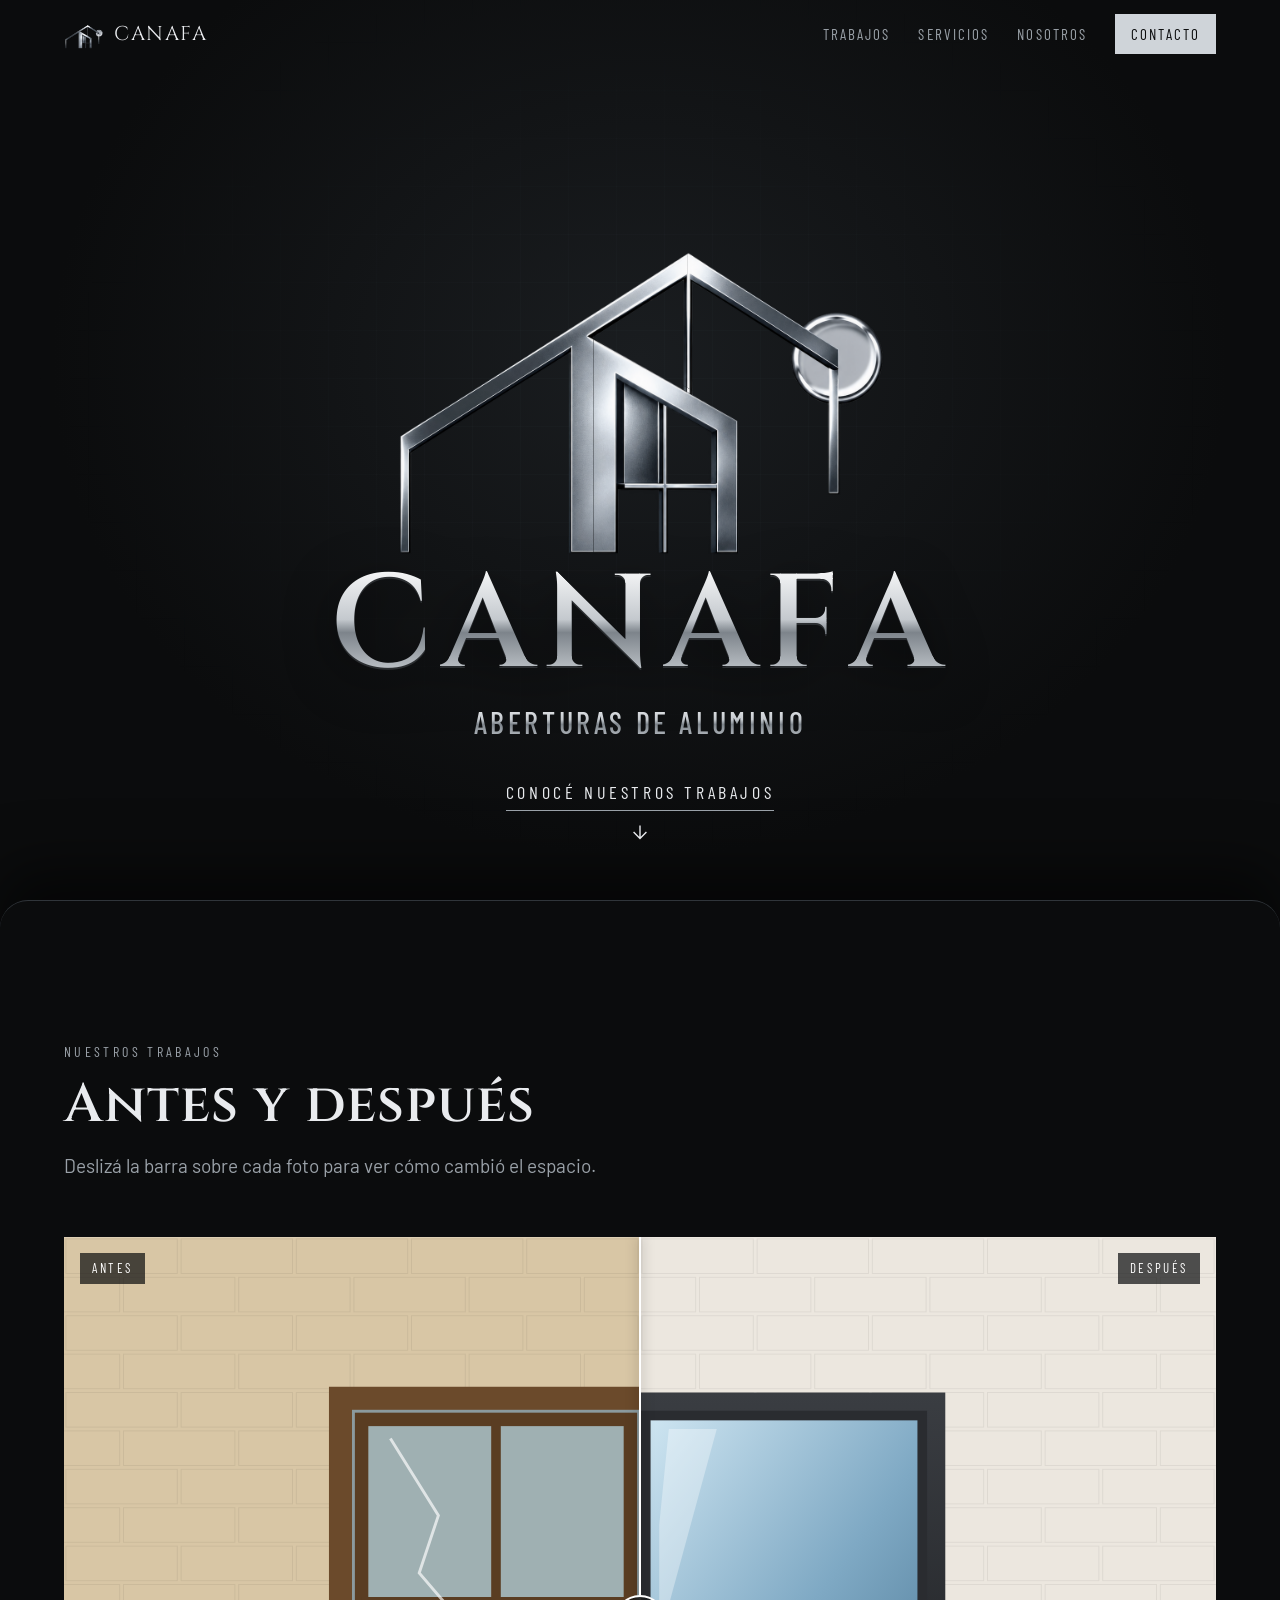
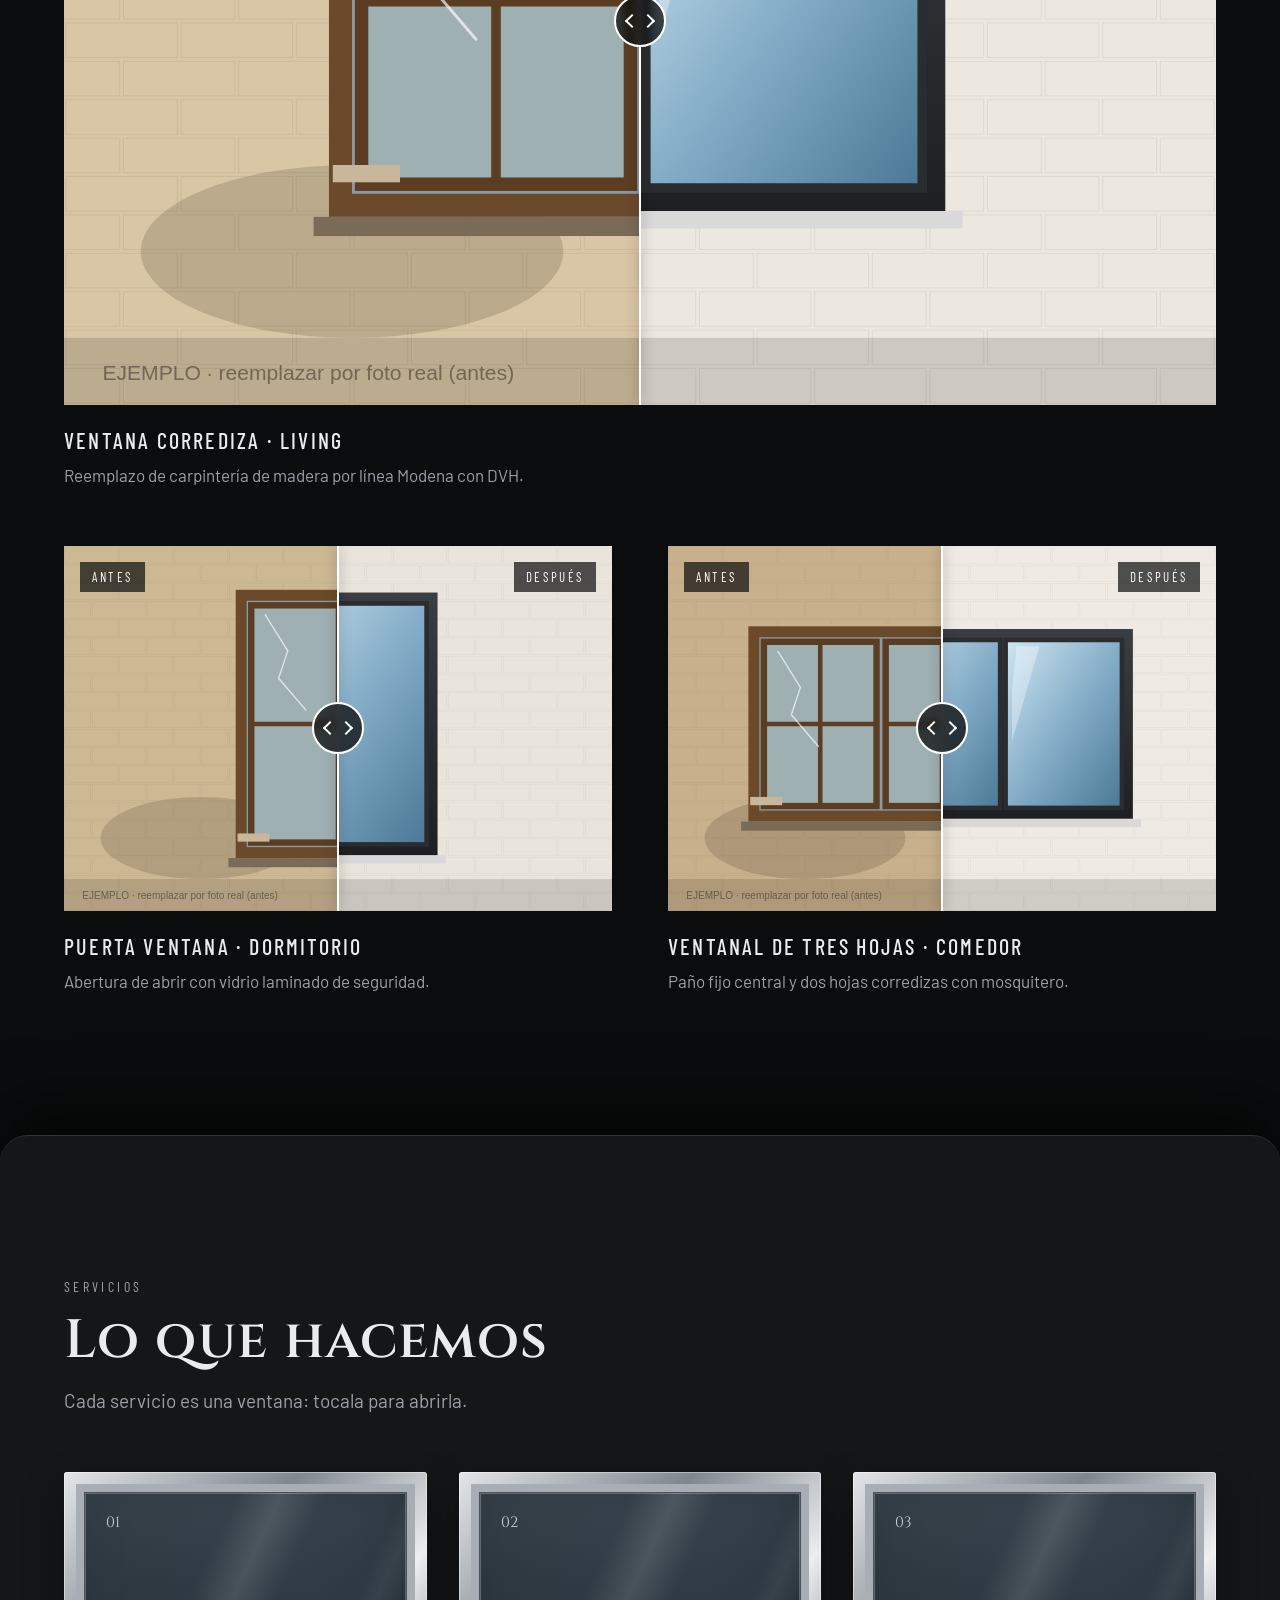
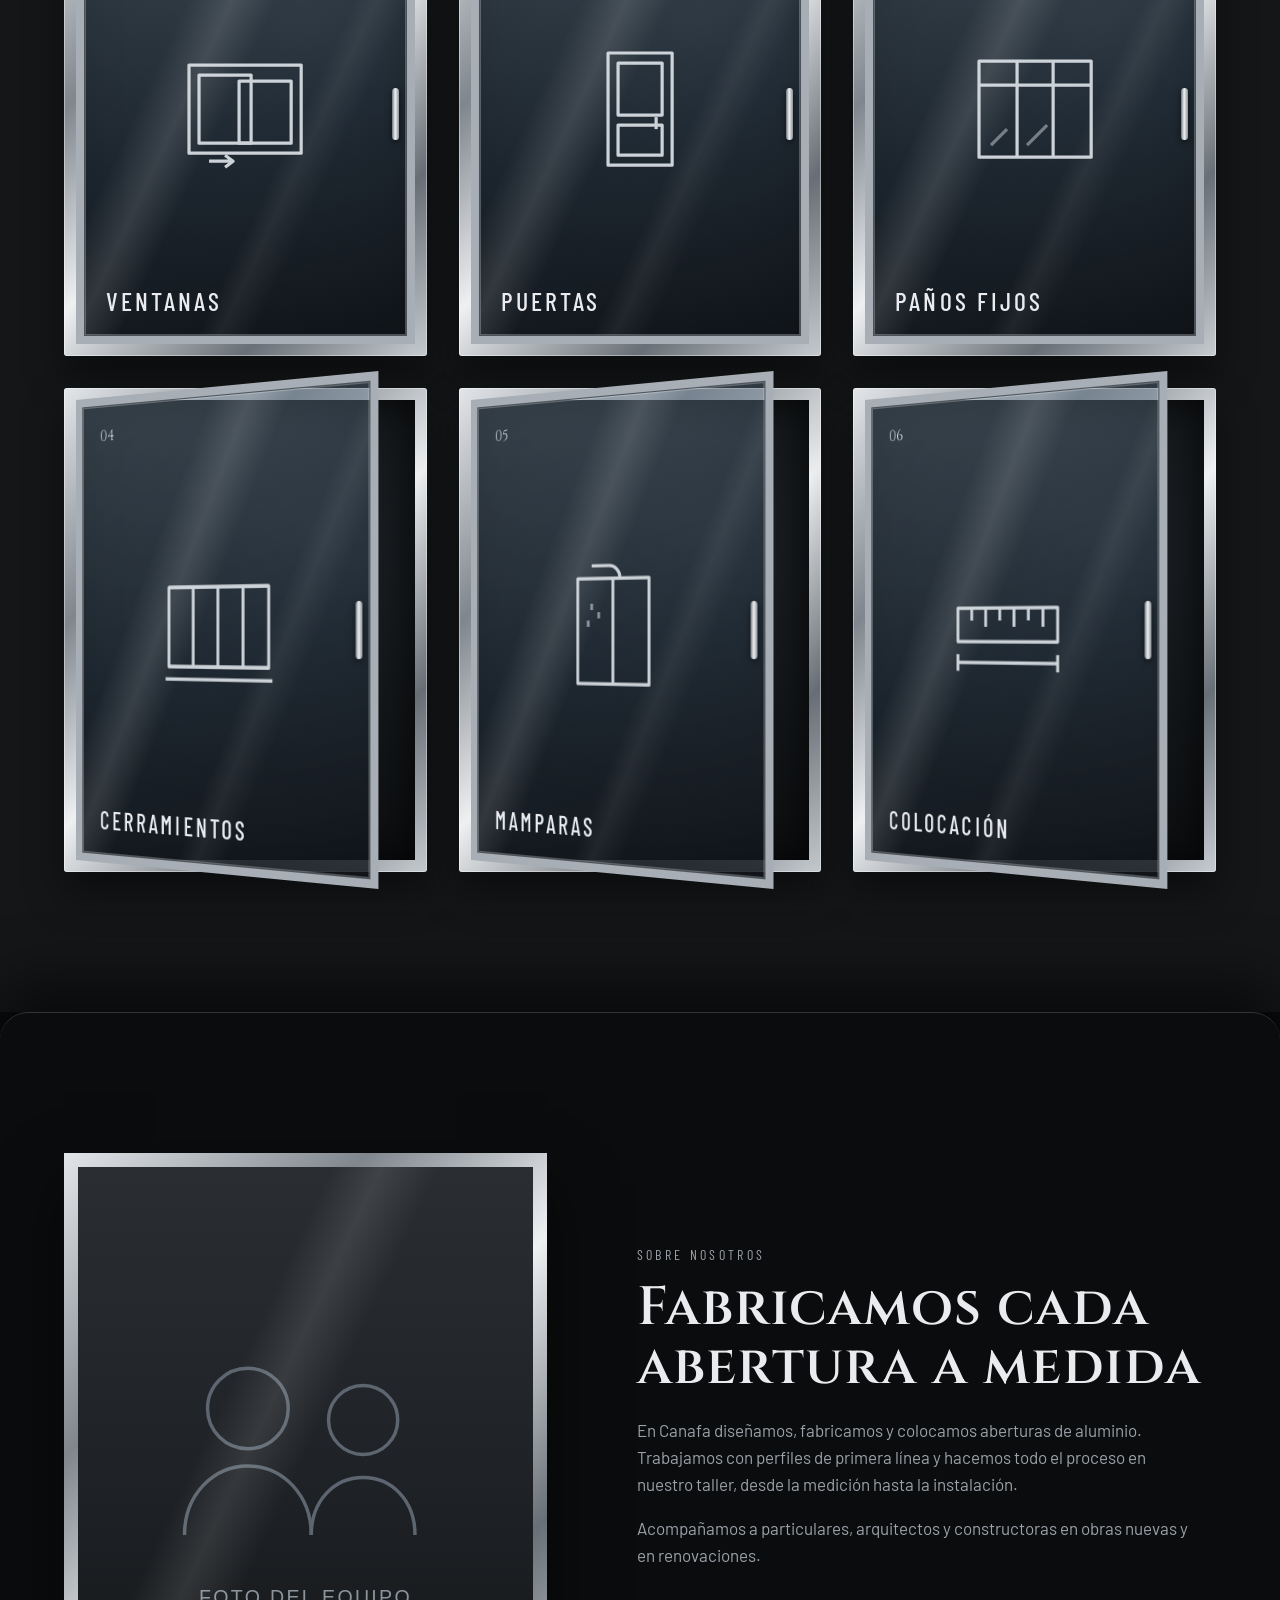
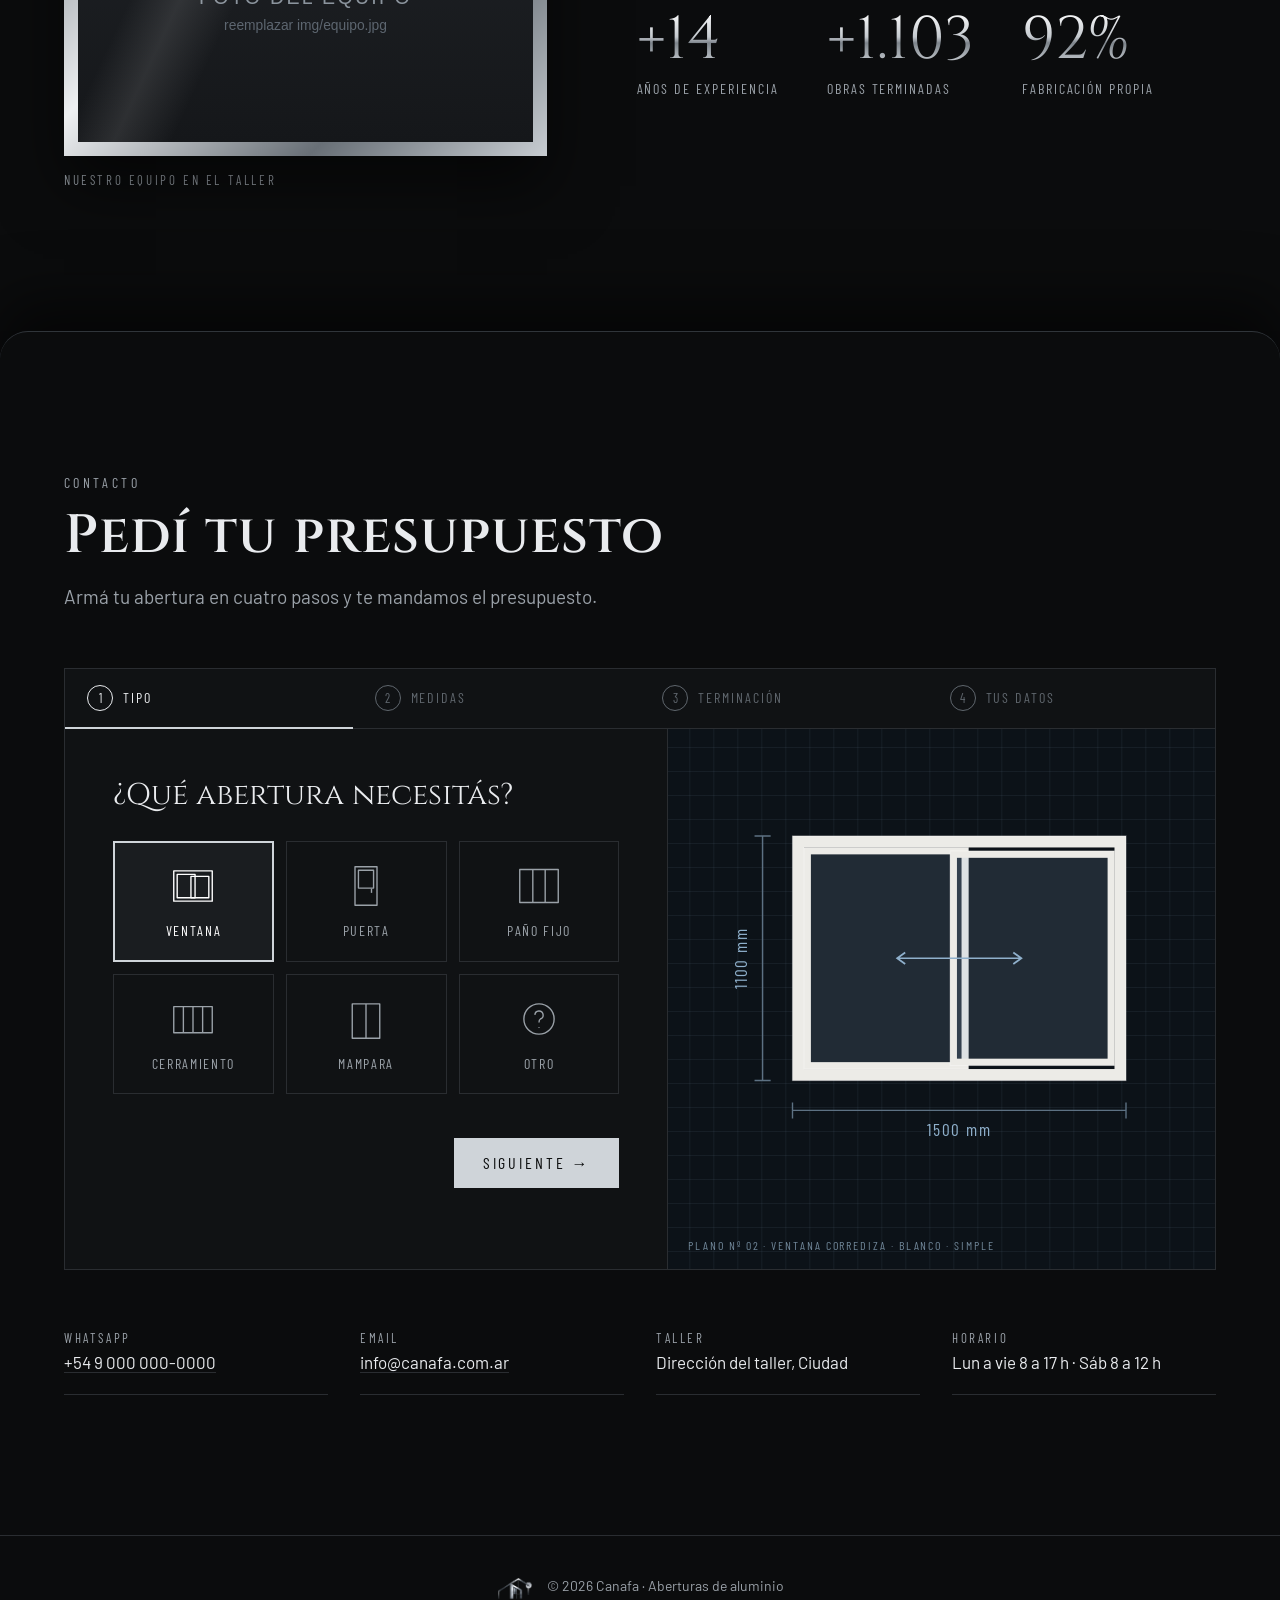
==== index.html @ 015aed4d "Sitio web de Canafa, aberturas de aluminio Portada con el logo animado (plano técnico, piezas de met" ====
<!doctype html>
<html lang="es">
<head>
  <meta charset="utf-8">
  <meta name="viewport" content="width=device-width, initial-scale=1">
  <title>Canafa · Aberturas de Aluminio</title>
  <meta name="description" content="Canafa fabrica e instala aberturas de aluminio a medida: ventanas, puertas, paños fijos, cerramientos y mamparas.">
  <link rel="icon" href="img/logo.png">
  <link rel="preconnect" href="https://fonts.googleapis.com">
  <link rel="preconnect" href="https://fonts.gstatic.com" crossorigin>
  <link href="https://fonts.googleapis.com/css2?family=Barlow+Condensed:wght@400;500;600&family=Barlow:wght@400;500&family=Cinzel:wght@500;600&display=swap" rel="stylesheet">
  <link rel="stylesheet" href="styles.css">
</head>
<body>

  <header class="nav" id="nav">
    <a href="#inicio" class="nav__brand" aria-label="Canafa, inicio">
      <img src="img/logo.png" alt="" width="40" height="40">
      <span>CANAFA</span>
    </a>
    <button class="nav__toggle" aria-label="Abrir menú" aria-expanded="false" aria-controls="menu">
      <span></span><span></span>
    </button>
    <nav id="menu" class="nav__menu">
      <a href="#trabajos">Trabajos</a>
      <a href="#servicios">Servicios</a>
      <a href="#nosotros">Nosotros</a>
      <a href="#contacto" class="nav__cta">Contacto</a>
    </nav>
  </header>

  <!-- HERO: plano técnico → aparece el metal de afuera → la abertura se desliza como una corrediza → brillo -->
  <section class="hero" id="inicio">
    <div class="hero__grid" aria-hidden="true"></div>

    <div class="hero__stage" id="stage">
      <!-- plano -->
      <svg class="plan" viewBox="0 0 1254 1254" aria-hidden="true">
        <g class="plan__lines">
          <path pathLength="1" d="M50 1070 V790 L742 350 L1105 575"/>
          <path pathLength="1" d="M80 1070 V810 L742 392 L1100 615"/>
          <path pathLength="1" d="M460 1070 V578 L742 405"/>
          <path pathLength="1" d="M515 1070 V550"/>
          <path pathLength="1" d="M742 405 V680"/>
          <path pathLength="1" d="M515 550 L862 748 V1070"/>
          <path pathLength="1" d="M575 1070 V645 L800 780 V1070"/>
          <path pathLength="1" d="M683 712 V1070 M575 912 H800"/>
          <path pathLength="1" d="M1080 705 V925 M1105 705 V925"/>
          <circle pathLength="1" cx="1100" cy="600" r="108"/>
        </g>
        <g class="plan__dims">
          <path d="M50 1130 H1105 M50 1112 V1148 M1105 1112 V1148"/>
          <text x="577" y="1176">3.200 mm</text>
          <path d="M-10 350 V1070 M-28 350 H8 M-28 1070 H8"/>
          <text x="-40" y="720" transform="rotate(-90 -40 720)">2.450 mm</text>
          <text x="1140" y="1040" class="plan__ref">PLANO Nº 01</text>
        </g>
      </svg>

      <!-- piezas del logo real -->
      <img class="piece piece--left" src="img/logo.png" alt="" width="1254" height="1254">
      <img class="piece piece--right" src="img/logo.png" alt="" width="1254" height="1254">
      <div class="slot"><img class="piece piece--open" src="img/logo.png" alt="" width="1254" height="1254"></div>
      <div class="shine" aria-hidden="true"></div>
      <span class="visually-hidden">Logo de Canafa</span>
    </div>

    <div class="hero__text">
      <h1 class="wordmark" aria-label="Canafa">
        <span style="--i:0">C</span><span style="--i:1">A</span><span style="--i:2">N</span><span style="--i:3">A</span><span style="--i:4">F</span><span style="--i:5">A</span>
      </h1>
      <p class="tagline">Aberturas de aluminio</p>
      <a class="btn-enter" href="#trabajos" id="enter">
        <span>Conocé nuestros trabajos</span>
        <svg viewBox="0 0 24 24" aria-hidden="true"><path d="M12 5v14M5 12l7 7 7-7"/></svg>
      </a>
    </div>

    <div class="curtain" id="curtain" aria-hidden="true"></div>
  </section>

  <!-- TRABAJOS: antes / después -->
  <section class="section works stack" id="trabajos">
    <div class="section__head">
      <p class="eyebrow">Nuestros trabajos</p>
      <h2>Antes y después</h2>
      <p class="lead">Deslizá la barra sobre cada foto para ver cómo cambió el espacio.</p>
    </div>

    <div class="works__grid">
      <figure class="work">
        <div class="ba" style="--pos:50%">
          <img src="img/trabajos/1-despues.svg" alt="Después: ventana corrediza de aluminio negro" class="ba__after" loading="lazy">
          <img src="img/trabajos/1-antes.svg" alt="Antes: ventana de madera deteriorada" class="ba__before" loading="lazy">
          <span class="ba__tag ba__tag--before">Antes</span>
          <span class="ba__tag ba__tag--after">Después</span>
          <div class="ba__handle" aria-hidden="true"><span></span></div>
          <input type="range" min="0" max="100" value="50" class="ba__range" aria-label="Comparar antes y después">
        </div>
        <figcaption>
          <h3>Ventana corrediza · living</h3>
          <p>Reemplazo de carpintería de madera por línea Modena con DVH.</p>
        </figcaption>
      </figure>

      <figure class="work">
        <div class="ba" style="--pos:50%">
          <img src="img/trabajos/2-despues.svg" alt="Después: puerta ventana de aluminio" class="ba__after" loading="lazy">
          <img src="img/trabajos/2-antes.svg" alt="Antes: puerta ventana antigua" class="ba__before" loading="lazy">
          <span class="ba__tag ba__tag--before">Antes</span>
          <span class="ba__tag ba__tag--after">Después</span>
          <div class="ba__handle" aria-hidden="true"><span></span></div>
          <input type="range" min="0" max="100" value="50" class="ba__range" aria-label="Comparar antes y después">
        </div>
        <figcaption>
          <h3>Puerta ventana · dormitorio</h3>
          <p>Abertura de abrir con vidrio laminado de seguridad.</p>
        </figcaption>
      </figure>

      <figure class="work">
        <div class="ba" style="--pos:50%">
          <img src="img/trabajos/3-despues.svg" alt="Después: paño triple de aluminio" class="ba__after" loading="lazy">
          <img src="img/trabajos/3-antes.svg" alt="Antes: ventanal antiguo" class="ba__before" loading="lazy">
          <span class="ba__tag ba__tag--before">Antes</span>
          <span class="ba__tag ba__tag--after">Después</span>
          <div class="ba__handle" aria-hidden="true"><span></span></div>
          <input type="range" min="0" max="100" value="50" class="ba__range" aria-label="Comparar antes y después">
        </div>
        <figcaption>
          <h3>Ventanal de tres hojas · comedor</h3>
          <p>Paño fijo central y dos hojas corredizas con mosquitero.</p>
        </figcaption>
      </figure>
    </div>
  </section>

  <!-- SERVICIOS: cada servicio es una ventana de abrir -->
  <section class="section services stack" id="servicios">
    <div class="section__head">
      <p class="eyebrow">Servicios</p>
      <h2>Lo que hacemos</h2>
      <p class="lead">Cada servicio es una ventana: tocala para abrirla.</p>
    </div>

    <ul class="sashes">
      <li class="sash">
        <div class="sash__back">
          <h3>Ventanas</h3>
          <p>Corredizas, de abrir, oscilobatientes y banderolas, con vidrio simple o DVH.</p>
          <ul class="chips"><li>Corredizas</li><li>Oscilobatientes</li><li>DVH</li></ul>
          <a href="#contacto" class="sash__cta" data-tipo="ventana">Presupuestar ventana →</a>
        </div>
        <button class="sash__leaf" aria-expanded="false">
          <span class="sash__num">01</span>
          <svg class="sash__icon" viewBox="0 0 64 64" aria-hidden="true"><rect x="4" y="10" width="56" height="44"/><rect x="9" y="15" width="26" height="34"/><rect x="29" y="18" width="26" height="31"/><path d="M14 58h12M22 55l4 3-4 3"/></svg>
          <span class="sash__title">Ventanas</span>
          <span class="sash__handle" aria-hidden="true"></span>
        </button>
      </li>
      <li class="sash">
        <div class="sash__back">
          <h3>Puertas</h3>
          <p>Puertas de entrada, puertas ventana y corredizas de gran tamaño.</p>
          <ul class="chips"><li>Entrada</li><li>Puerta ventana</li><li>Gran formato</li></ul>
          <a href="#contacto" class="sash__cta" data-tipo="puerta">Presupuestar puerta →</a>
        </div>
        <button class="sash__leaf" aria-expanded="false">
          <span class="sash__num">02</span>
          <svg class="sash__icon" viewBox="0 0 64 64" aria-hidden="true"><rect x="16" y="4" width="32" height="56"/><rect x="21" y="9" width="22" height="26"/><rect x="21" y="40" width="22" height="15"/><path d="M40 36v6"/></svg>
          <span class="sash__title">Puertas</span>
          <span class="sash__handle" aria-hidden="true"></span>
        </button>
      </li>
      <li class="sash">
        <div class="sash__back">
          <h3>Paños fijos y frentes</h3>
          <p>Frentes vidriados para locales, oficinas y casas. Máxima luz, mínima perfilería.</p>
          <ul class="chips"><li>Locales</li><li>Frentes</li><li>Vidrio templado</li></ul>
          <a href="#contacto" class="sash__cta" data-tipo="pano">Presupuestar paño fijo →</a>
        </div>
        <button class="sash__leaf" aria-expanded="false">
          <span class="sash__num">03</span>
          <svg class="sash__icon" viewBox="0 0 64 64" aria-hidden="true"><rect x="4" y="8" width="56" height="48"/><path d="M23 8v48M41 8v48M4 20h56"/><path d="M10 50l8-8M28 50l10-10" opacity=".5"/></svg>
          <span class="sash__title">Paños fijos</span>
          <span class="sash__handle" aria-hidden="true"></span>
        </button>
      </li>
      <li class="sash">
        <div class="sash__back">
          <h3>Cerramientos</h3>
          <p>Cerramientos de balcones, galerías y quinchos para usar el espacio todo el año.</p>
          <ul class="chips"><li>Balcones</li><li>Galerías</li><li>Quinchos</li></ul>
          <a href="#contacto" class="sash__cta" data-tipo="cerramiento">Presupuestar cerramiento →</a>
        </div>
        <button class="sash__leaf" aria-expanded="false">
          <span class="sash__num">04</span>
          <svg class="sash__icon" viewBox="0 0 64 64" aria-hidden="true"><path d="M4 14h56M4 52h56"/><rect x="4" y="14" width="56" height="38"/><path d="M18 14v38M32 14v38M46 14v38M2 58h60"/></svg>
          <span class="sash__title">Cerramientos</span>
          <span class="sash__handle" aria-hidden="true"></span>
        </button>
      </li>
      <li class="sash">
        <div class="sash__back">
          <h3>Mamparas y mosquiteros</h3>
          <p>Mamparas de baño a medida, mosquiteros fijos, corredizos y enrollables.</p>
          <ul class="chips"><li>Baño</li><li>Mosquiteros</li><li>A medida</li></ul>
          <a href="#contacto" class="sash__cta" data-tipo="mampara">Presupuestar mampara →</a>
        </div>
        <button class="sash__leaf" aria-expanded="false">
          <span class="sash__num">05</span>
          <svg class="sash__icon" viewBox="0 0 64 64" aria-hidden="true"><rect x="12" y="10" width="40" height="50"/><path d="M32 10v50M20 4h10a6 6 0 0 1 6 6"/><path d="M20 22v3M24 26v3M18 30v3" opacity=".6"/></svg>
          <span class="sash__title">Mamparas</span>
          <span class="sash__handle" aria-hidden="true"></span>
        </button>
      </li>
      <li class="sash">
        <div class="sash__back">
          <h3>Colocación y reparación</h3>
          <p>Medimos en obra, instalamos con equipo propio y hacemos service de aberturas existentes.</p>
          <ul class="chips"><li>Medición</li><li>Instalación</li><li>Service</li></ul>
          <a href="#contacto" class="sash__cta" data-tipo="otro">Consultar →</a>
        </div>
        <button class="sash__leaf" aria-expanded="false">
          <span class="sash__num">06</span>
          <svg class="sash__icon" viewBox="0 0 64 64" aria-hidden="true"><rect x="4" y="24" width="56" height="16"/><path d="M12 24v6M20 24v9M28 24v6M36 24v9M44 24v6M52 24v9"/><path d="M4 50h56M4 46v8M60 46v8"/></svg>
          <span class="sash__title">Colocación</span>
          <span class="sash__handle" aria-hidden="true"></span>
        </button>
      </li>
    </ul>
  </section>

  <!-- NOSOTROS -->
  <section class="section about stack" id="nosotros">
    <figure class="about__photo">
      <div class="frame">
        <img src="img/equipo.svg" alt="El equipo de Canafa en el taller" loading="lazy">
      </div>
      <figcaption>Nuestro equipo en el taller</figcaption>
    </figure>
    <div class="about__text">
      <p class="eyebrow">Sobre nosotros</p>
      <h2>Fabricamos cada abertura a medida</h2>
      <p>En Canafa diseñamos, fabricamos y colocamos aberturas de aluminio. Trabajamos con perfiles de primera línea y hacemos todo el proceso en nuestro taller, desde la medición hasta la instalación.</p>
      <p>Acompañamos a particulares, arquitectos y constructoras en obras nuevas y en renovaciones.</p>
      <dl class="stats">
        <div><dt><span class="count" data-to="15" data-prefix="+">0</span></dt><dd>años de experiencia</dd></div>
        <div><dt><span class="count" data-to="1200" data-prefix="+">0</span></dt><dd>obras terminadas</dd></div>
        <div><dt><span class="count" data-to="100" data-suffix="%">0</span></dt><dd>fabricación propia</dd></div>
      </dl>
    </div>
  </section>

  <!-- CONTACTO: configurador de la abertura con plano en vivo -->
  <section class="section contact stack" id="contacto">
    <div class="section__head">
      <p class="eyebrow">Contacto</p>
      <h2>Pedí tu presupuesto</h2>
      <p class="lead">Armá tu abertura en cuatro pasos y te mandamos el presupuesto.</p>
    </div>

    <form class="config" id="form" novalidate>
      <ol class="config__progress" aria-hidden="true">
        <li class="is-active"><span>1</span>Tipo</li>
        <li><span>2</span>Medidas</li>
        <li><span>3</span>Terminación</li>
        <li><span>4</span>Tus datos</li>
      </ol>

      <div class="config__body">
        <div class="config__fields">
          <fieldset class="step is-active" data-step="1">
            <legend>¿Qué abertura necesitás?</legend>
            <div class="types">
              <label class="type"><input type="radio" name="tipo" value="ventana" checked><span><svg viewBox="0 0 64 64"><rect x="4" y="10" width="56" height="44"/><rect x="9" y="15" width="26" height="34"/><rect x="29" y="18" width="26" height="31"/></svg>Ventana</span></label>
              <label class="type"><input type="radio" name="tipo" value="puerta"><span><svg viewBox="0 0 64 64"><rect x="16" y="4" width="32" height="56"/><rect x="21" y="9" width="22" height="26"/><path d="M40 36v6"/></svg>Puerta</span></label>
              <label class="type"><input type="radio" name="tipo" value="pano"><span><svg viewBox="0 0 64 64"><rect x="4" y="8" width="56" height="48"/><path d="M23 8v48M41 8v48"/></svg>Paño fijo</span></label>
              <label class="type"><input type="radio" name="tipo" value="cerramiento"><span><svg viewBox="0 0 64 64"><rect x="4" y="14" width="56" height="38"/><path d="M18 14v38M32 14v38M46 14v38"/></svg>Cerramiento</span></label>
              <label class="type"><input type="radio" name="tipo" value="mampara"><span><svg viewBox="0 0 64 64"><rect x="12" y="10" width="40" height="50"/><path d="M32 10v50"/></svg>Mampara</span></label>
              <label class="type"><input type="radio" name="tipo" value="otro"><span><svg viewBox="0 0 64 64"><circle cx="32" cy="32" r="22"/><path d="M26 26a6 6 0 1 1 8 6c-2 1-2 3-2 5M32 44v1"/></svg>Otro</span></label>
            </div>
          </fieldset>

          <fieldset class="step" data-step="2">
            <legend>¿Qué medidas tiene?</legend>
            <label class="range">Ancho <output id="outW">150 cm</output>
              <input type="range" name="ancho" min="40" max="400" step="5" value="150">
            </label>
            <label class="range">Alto <output id="outH">110 cm</output>
              <input type="range" name="alto" min="40" max="300" step="5" value="110">
            </label>
            <label class="qty">Cantidad
              <span class="qty__ctrl">
                <button type="button" data-qty="-1" aria-label="Menos">−</button>
                <input type="number" name="cantidad" min="1" max="99" value="1" inputmode="numeric">
                <button type="button" data-qty="1" aria-label="Más">+</button>
              </span>
            </label>
            <p class="hint">¿No sabés las medidas exactas? Poné aproximadas, vamos a medir a la obra.</p>
          </fieldset>

          <fieldset class="step" data-step="3">
            <legend>¿Cómo la querés?</legend>
            <p class="sub">Color del aluminio</p>
            <div class="swatches">
              <label><input type="radio" name="color" value="Blanco" data-hex="#ecebe7" checked><span style="--c:#ecebe7"></span>Blanco</label>
              <label><input type="radio" name="color" value="Negro" data-hex="#26282b"><span style="--c:#26282b"></span>Negro</label>
              <label><input type="radio" name="color" value="Anodizado natural" data-hex="#b9bdc1"><span style="--c:#b9bdc1"></span>Natural</label>
              <label><input type="radio" name="color" value="Bronce" data-hex="#6b4f36"><span style="--c:#6b4f36"></span>Bronce</label>
              <label><input type="radio" name="color" value="Símil madera" data-hex="#8a5a32"><span style="--c:linear-gradient(90deg,#8a5a32,#a8733f 40%,#7a4e2b 70%,#996636)"></span>Madera</label>
            </div>
            <p class="sub">Vidrio</p>
            <div class="pills">
              <label><input type="radio" name="vidrio" value="Simple" checked><span>Simple</span></label>
              <label><input type="radio" name="vidrio" value="DVH (doble vidriado)"><span>DVH</span></label>
              <label><input type="radio" name="vidrio" value="Laminado de seguridad"><span>Laminado</span></label>
            </div>
            <p class="sub">Extras</p>
            <div class="pills">
              <label><input type="checkbox" name="extras" value="Mosquitero"><span>Mosquitero</span></label>
              <label><input type="checkbox" name="extras" value="Persiana"><span>Persiana</span></label>
              <label><input type="checkbox" name="extras" value="Colocación"><span>Colocación</span></label>
            </div>
          </fieldset>

          <fieldset class="step" data-step="4">
            <legend>¿A quién le mandamos el presupuesto?</legend>
            <label class="field">Nombre<input name="nombre" required autocomplete="name"></label>
            <label class="field">Teléfono<input name="telefono" type="tel" required autocomplete="tel"></label>
            <label class="field">Zona / localidad<input name="zona" autocomplete="address-level2"></label>
            <label class="field">Comentarios<textarea name="mensaje" rows="3"></textarea></label>
          </fieldset>

          <div class="config__nav">
            <button type="button" class="btn btn--ghost" id="prev" hidden>← Atrás</button>
            <button type="button" class="btn" id="next">Siguiente →</button>
            <button type="submit" class="btn" id="send" hidden>Enviar por WhatsApp</button>
          </div>
          <p class="config__error" id="formError" role="alert"></p>
        </div>

        <div class="config__preview" aria-hidden="true">
          <svg id="previewSvg" viewBox="0 0 400 400"></svg>
          <p class="config__ref">PLANO Nº <span id="planNo">02</span> · <span id="planSummary"></span></p>
        </div>
      </div>
    </form>

    <ul class="contact__info">
      <li><span>WhatsApp</span><a href="https://wa.me/5490000000000" target="_blank" rel="noopener">+54 9 000 000-0000</a></li>
      <li><span>Email</span><a href="mailto:info@canafa.com.ar">info@canafa.com.ar</a></li>
      <li><span>Taller</span>Dirección del taller, Ciudad</li>
      <li><span>Horario</span>Lun a vie 8 a 17 h · Sáb 8 a 12 h</li>
    </ul>
  </section>

  <footer class="footer">
    <img src="img/logo.png" alt="" width="36" height="36">
    <p>© <span id="year"></span> Canafa · Aberturas de aluminio</p>
  </footer>

  <script src="script.js"></script>
</body>
</html>
---- styles.css ----
:root {
  --bg: #0b0c0d;
  --bg-2: #141618;
  --line: #2a2d31;
  --text: #e9ebee;
  --muted: #9aa1a8;
  --steel: linear-gradient(180deg, #ffffff 0%, #c4c9ce 45%, #7d848b 55%, #dfe3e7 100%);
  --accent: #cfd4d9;
  --serif: "Cinzel", "Trajan Pro", Georgia, serif;
  --cond: "Barlow Condensed", "Arial Narrow", sans-serif;
  --sans: "Barlow", system-ui, sans-serif;
  --gutter: clamp(16px, 5vw, 64px);
}

* { box-sizing: border-box; }
html { scroll-behavior: smooth; }
body {
  margin: 0;
  background: var(--bg);
  color: var(--text);
  font-family: var(--sans);
  font-size: 17px;
  line-height: 1.6;
  -webkit-font-smoothing: antialiased;
}
img { max-width: 100%; display: block; }
a { color: inherit; }
h1, h2, h3 { margin: 0; font-weight: 600; }

/* portada trabada: desde arriba solo se baja entrando por la abertura */
html.is-gated, html.is-gated body { overflow: hidden; overscroll-behavior: none; }

/* ---------- NAV ---------- */
.nav {
  position: fixed; inset: 0 0 auto 0; z-index: 50;
  display: flex; align-items: center; justify-content: space-between;
  padding: 14px var(--gutter);
  transition: background .3s, border-color .3s, opacity .4s, transform .4s;
  border-bottom: 1px solid transparent;
  opacity: 0; transform: translateY(-100%);
}
.nav.is-visible { opacity: 1; transform: none; }
.nav.is-solid { background: rgba(11,12,13,.88); backdrop-filter: blur(10px); border-color: var(--line); }
.nav__brand { display: flex; align-items: center; gap: 10px; text-decoration: none; }
.nav__brand span { font-family: var(--serif); font-size: 20px; letter-spacing: .08em; }
.nav__menu { display: flex; gap: 28px; align-items: center; }
.nav__menu a {
  font-family: var(--cond); text-transform: uppercase; letter-spacing: .14em; font-size: 15px;
  text-decoration: none; color: var(--muted); transition: color .2s;
}
.nav__menu a:hover { color: var(--text); }
.nav__menu .nav__cta { color: var(--bg); background: var(--accent); padding: 8px 16px; }
.nav__menu .nav__cta:hover { color: var(--bg); background: #fff; }
.nav__toggle { display: none; background: none; border: 0; width: 40px; height: 40px; cursor: pointer; position: relative; }
.nav__toggle span { position: absolute; left: 9px; right: 9px; height: 2px; background: var(--text); transition: transform .3s; }
.nav__toggle span:first-child { top: 15px; }
.nav__toggle span:last-child { top: 23px; }
.nav__toggle[aria-expanded="true"] span:first-child { transform: translateY(4px) rotate(45deg); }
.nav__toggle[aria-expanded="true"] span:last-child { transform: translateY(-4px) rotate(-45deg); }

@media (max-width: 760px) {
  .nav__toggle { display: block; }
  .nav__menu {
    position: fixed; inset: 68px 0 auto 0; flex-direction: column; gap: 0;
    background: var(--bg); border-bottom: 1px solid var(--line);
    clip-path: inset(0 0 100% 0); transition: clip-path .35s;
  }
  .nav__menu.is-open { clip-path: inset(0); }
  .nav__menu a { width: 100%; padding: 16px var(--gutter); border-top: 1px solid var(--line); }
  .nav__menu .nav__cta { background: none; color: var(--text); }
}

/* ---------- HERO ---------- */
.hero {
  min-height: 100vh; min-height: 100svh;
  display: flex; flex-direction: column; align-items: center; justify-content: center;
  padding: 90px var(--gutter) 40px;
  position: relative; overflow: hidden;
  background: radial-gradient(ellipse at 50% 40%, #1a1d20 0%, var(--bg) 65%);
}
.hero__grid {
  position: absolute; inset: 0; pointer-events: none; opacity: 0;
  background-image:
    linear-gradient(rgba(150,170,190,.07) 1px, transparent 1px),
    linear-gradient(90deg, rgba(150,170,190,.07) 1px, transparent 1px);
  background-size: 48px 48px; background-position: center;
  -webkit-mask-image: radial-gradient(ellipse at 50% 45%, #000 20%, transparent 70%);
  mask-image: radial-gradient(ellipse at 50% 45%, #000 20%, transparent 70%);
}
.hero__stage {
  position: relative; flex: none;
  width: min(58vh, 80vw); aspect-ratio: 1;
  margin-bottom: -6%;
  transform-origin: 59.4% 67.4%; /* hoja superior derecha de la abertura */
}

/* plano técnico */
.plan { position: absolute; inset: 0; width: 100%; height: 100%; overflow: visible; }
.plan path, .plan circle {
  fill: none; stroke: #8fb0cc; stroke-width: 2.5; vector-effect: non-scaling-stroke;
  stroke-dasharray: 1; stroke-dashoffset: 1;
}
.plan__dims { opacity: 0; }
.plan__dims path { stroke: #5d7183; stroke-dasharray: none; }
.plan text { fill: #6f8597; font-family: var(--cond); font-size: 30px; letter-spacing: .15em; text-anchor: middle; }
.plan .plan__ref { text-anchor: start; font-size: 26px; }

/* piezas del logo real: afuera (izq + der con el sol) y el centro (abertura) */
.piece { position: absolute; inset: 0; width: 100%; height: 100%; }
.piece--left  { clip-path: polygon(0 0, 59.17% 0, 59.17% 53.91%, 41.07% 43.86%, 41.07% 100%, 0 100%); }
.piece--right { clip-path: polygon(59.17% 0, 100% 0, 100% 100%, 69.54% 100%, 69.54% 59.65%, 59.17% 53.91%); }
.piece--left, .piece--right {
  -webkit-mask-image: linear-gradient(100deg, #000 42%, transparent 58%);
  mask-image: linear-gradient(100deg, #000 42%, transparent 58%);
  -webkit-mask-size: 300% 100%; mask-size: 300% 100%;
  -webkit-mask-position: 100% 0; mask-position: 100% 0;
}
/* la abertura sale de atrás de la columna, como una hoja corrediza */
.slot { position: absolute; inset: 0; clip-path: polygon(41.07% 43.86%, 69.54% 59.65%, 69.54% 100%, 41.07% 100%); }
.piece--open { clip-path: polygon(41.07% 43.86%, 69.54% 59.65%, 69.54% 100%, 41.07% 100%); transform: translateX(-29%); }

/* reflejo de luz sobre el metal */
.shine {
  position: absolute; inset: 0; overflow: hidden; pointer-events: none;
  -webkit-mask: url(img/logo.png) center / contain no-repeat;
  mask: url(img/logo.png) center / contain no-repeat;
}
.shine::before {
  content: ""; position: absolute; top: -20%; bottom: -20%; left: 0; width: 22%;
  background: linear-gradient(90deg, transparent, rgba(255,255,255,.95), transparent);
  transform: translateX(-150%) skewX(-18deg);
}

/* secuencia */
.is-ready .hero__grid { animation: gridIn 2.2s ease forwards; }
.is-ready .plan path, .is-ready .plan circle { animation: draw .7s cubic-bezier(.6,0,.3,1) forwards; }
.is-ready .plan__lines > :nth-child(n+3) { animation-delay: .1s; }
.is-ready .plan__lines > :nth-child(n+6) { animation-delay: .2s; }
.is-ready .plan__lines circle { animation-delay: .3s; }
.is-ready .plan__dims { animation: fadeIn .3s .4s forwards; }
.is-ready .plan { animation: fadeOut .5s 1.6s forwards; }

.is-ready .piece--left  { animation: wipe .7s .6s cubic-bezier(.5,0,.3,1) forwards; }
.is-ready .piece--right { animation: wipe .7s .75s cubic-bezier(.5,0,.3,1) forwards; }
.is-ready .piece--open  { animation: slide .7s 1.25s cubic-bezier(.75,0,.2,1.08) forwards; }
.is-ready .shine::before { animation: sweep .8s 1.9s cubic-bezier(.4,0,.2,1) forwards; }

@keyframes draw    { to { stroke-dashoffset: 0; } }
@keyframes fadeIn  { to { opacity: 1; } }
@keyframes fadeOut { to { opacity: 0; } }
@keyframes gridIn  { 0% { opacity: 0; } 25% { opacity: 1; } 100% { opacity: .35; } }
@keyframes wipe    { to { -webkit-mask-position: 0 0; mask-position: 0 0; } }
@keyframes slide   { to { transform: none; } }
@keyframes sweep   { to { transform: translateX(560%) skewX(-18deg); } }

/* texto */
.hero__text { text-align: center; position: relative; z-index: 2; transition: opacity .5s, transform .6s; }
.wordmark {
  font-family: var(--serif); font-weight: 600;
  font-size: clamp(52px, 11vw, 132px); line-height: 1; letter-spacing: .06em;
  filter: drop-shadow(0 2px 0 #2b2e31) drop-shadow(0 10px 24px rgba(0,0,0,.6));
}
.wordmark span {
  display: inline-block; opacity: 0; transform: translateY(40%);
  background: var(--steel); -webkit-background-clip: text; background-clip: text; color: transparent;
}
.is-ready .wordmark span { animation: letter .6s calc(2s + var(--i) * .05s) cubic-bezier(.2,.8,.2,1) forwards; }
@keyframes letter { to { opacity: 1; transform: none; } }

.tagline {
  font-family: var(--cond); font-weight: 500; text-transform: uppercase;
  font-size: clamp(17px, 3vw, 30px); letter-spacing: .12em; margin: 6px 0 0;
  background: var(--steel); -webkit-background-clip: text; background-clip: text; color: transparent;
  opacity: 0;
}
.is-ready .tagline { animation: rise .6s 2.35s forwards; }
.is-ready .btn-enter { animation: rise .6s 2.55s forwards; }
@keyframes rise { from { opacity: 0; transform: translateY(12px); } to { opacity: 1; transform: none; } }

.btn-enter {
  margin-top: 32px; opacity: 0; text-decoration: none;
  display: inline-flex; flex-direction: column; align-items: center; gap: 10px;
  color: var(--text);
  font-family: var(--cond); font-size: 18px; letter-spacing: .2em; text-transform: uppercase;
}
.btn-enter span { border-bottom: 1px solid var(--muted); padding-bottom: 4px; transition: border-color .2s; }
.btn-enter:hover span { border-color: var(--text); }
.btn-enter svg { width: 22px; height: 22px; fill: none; stroke: currentColor; stroke-width: 1.5; animation: bob 1.8s ease-in-out infinite; }
@keyframes bob { 50% { transform: translateY(6px); } }

/* entrar por la abertura (animación de una sola vez, no atada al scroll) */
.hero.is-entering .hero__stage {
  will-change: transform;
  transform: scale(42);
  transition: transform 1.1s cubic-bezier(.7,0,.25,1);
}
.hero.is-entering .hero__text { opacity: 0; transform: translateY(40px); }
.hero.is-entering .hero__grid { opacity: 0; transition: opacity .5s; }
.curtain { position: absolute; inset: 0; z-index: 5; background: var(--bg); opacity: 0; pointer-events: none; transition: opacity .45s; }
.curtain.is-on { opacity: 1; }

.visually-hidden { position: absolute; width: 1px; height: 1px; overflow: hidden; clip: rect(0 0 0 0); white-space: nowrap; }

/* ---------- SECCIONES ---------- */
.section { padding: clamp(80px, 12vw, 140px) var(--gutter); }
.section__head { max-width: 680px; margin-bottom: 56px; }
.eyebrow {
  font-family: var(--cond); text-transform: uppercase; letter-spacing: .24em; font-size: 14px;
  color: var(--muted); margin: 0 0 12px;
}
h2 { font-family: var(--serif); font-size: clamp(32px, 5vw, 54px); line-height: 1.1; letter-spacing: .02em; }
.lead { color: var(--muted); font-size: 19px; margin: 16px 0 0; }
.reveal { opacity: 0; transform: translateY(24px); transition: opacity .8s, transform .8s; }
.reveal.is-in { opacity: 1; transform: none; }

/* ---------- ANTES / DESPUÉS ---------- */
.works__grid { display: grid; gap: 56px; grid-template-columns: repeat(auto-fit, minmax(min(100%, 480px), 1fr)); }
.work { margin: 0; }
.work:first-child { grid-column: 1 / -1; }
.ba {
  position: relative; aspect-ratio: 3 / 2; overflow: hidden; background: var(--bg-2);
  user-select: none; touch-action: pan-y; cursor: ew-resize;
}
.ba img { position: absolute; inset: 0; width: 100%; height: 100%; object-fit: cover; pointer-events: none; }
.ba__before { clip-path: inset(0 calc(100% - var(--pos)) 0 0); }
.ba__handle {
  position: absolute; top: 0; bottom: 0; left: var(--pos); width: 2px; margin-left: -1px;
  background: #fff; box-shadow: 0 0 12px rgba(0,0,0,.5); pointer-events: none;
}
.ba__handle span {
  position: absolute; top: 50%; left: 50%; width: 52px; height: 52px; transform: translate(-50%, -50%);
  border-radius: 50%; background: rgba(11,12,13,.75); border: 2px solid #fff; backdrop-filter: blur(4px);
}
.ba__handle span::before, .ba__handle span::after {
  content: ""; position: absolute; top: 50%; width: 8px; height: 8px; border: solid #fff; border-width: 2px 2px 0 0;
}
.ba__handle span::before { left: 11px; transform: translateY(-50%) rotate(-135deg); }
.ba__handle span::after { right: 11px; transform: translateY(-50%) rotate(45deg); }
.ba__range { position: absolute; inset: 0; width: 100%; height: 100%; opacity: 0; margin: 0; pointer-events: none; }
.ba:has(.ba__range:focus-visible) .ba__handle span { outline: 2px solid #fff; outline-offset: 3px; }
.ba__tag {
  position: absolute; top: 16px; z-index: 2; pointer-events: none;
  font-family: var(--cond); text-transform: uppercase; letter-spacing: .2em; font-size: 13px;
  padding: 5px 12px; background: rgba(11,12,13,.7); color: #fff;
}
.ba__tag--before { left: 16px; }
.ba__tag--after { right: 16px; }
.work figcaption { padding-top: 18px; }
.work h3 { font-family: var(--cond); font-weight: 500; text-transform: uppercase; letter-spacing: .1em; font-size: 22px; }
.work p { color: var(--muted); margin: 4px 0 0; }

/* ---------- SECCIONES APILADAS ---------- */
/* cada sección se queda fija y la siguiente sube por encima, como una hoja que se cierra */
.stack {
  position: sticky; top: var(--stick, 0px);
  background: var(--bg);
  border-radius: 28px 28px 0 0;
  border-top: 1px solid #30353a;
  box-shadow: 0 -30px 60px rgba(0,0,0,.55);
}
.footer { position: relative; background: var(--bg); }

/* ---------- SERVICIOS: ventanas que se abren ---------- */
.services { background: var(--bg-2); }
.sashes {
  list-style: none; margin: 0; padding: 0;
  display: grid; grid-template-columns: repeat(3, 1fr); gap: clamp(18px, 2.5vw, 32px);
}
@media (max-width: 900px) { .sashes { grid-template-columns: repeat(2, 1fr); } }
@media (max-width: 560px) { .sashes { grid-template-columns: 1fr; } }

.sash {
  position: relative; aspect-ratio: 3 / 4; perspective: 1600px;
  /* marco de aluminio */
  background: linear-gradient(135deg, #e3e6e9 0%, #7f868d 28%, #eef0f2 52%, #686f76 78%, #c7ccd1 100%);
  padding: 12px; border-radius: 3px;
  box-shadow: 0 20px 40px rgba(0,0,0,.45), inset 0 0 0 1px rgba(255,255,255,.4);
}
@media (max-width: 560px) { .sash { aspect-ratio: 4 / 3.4; } }
.sash__back, .sash__leaf { position: absolute; inset: 12px; }

.sash__back {
  background: radial-gradient(ellipse at 70% 30%, #1d2226, #0d0f11 70%);
  box-shadow: inset 0 0 40px rgba(0,0,0,.8);
  padding: clamp(20px, 2.4vw, 32px);
  display: flex; flex-direction: column; justify-content: flex-end; gap: 12px;
}
.sash__back > * { opacity: 0; transform: translateX(16px); transition: opacity .4s, transform .5s; }
.sash.is-open .sash__back > * { opacity: 1; transform: none; transition-delay: .25s; }
.sash.is-open .sash__back > :nth-child(2) { transition-delay: .32s; }
.sash.is-open .sash__back > :nth-child(3) { transition-delay: .39s; }
.sash.is-open .sash__back > :nth-child(4) { transition-delay: .46s; }
.sash__back h3 { font-family: var(--cond); font-weight: 500; text-transform: uppercase; letter-spacing: .08em; font-size: 26px; line-height: 1.1; }
.sash__back p { color: var(--muted); margin: 0; font-size: 16px; }
.chips { list-style: none; margin: 0; padding: 0; display: flex; flex-wrap: wrap; gap: 6px; }
.chips li { font-family: var(--cond); text-transform: uppercase; letter-spacing: .12em; font-size: 12px; padding: 4px 10px; border: 1px solid #3a4046; color: #c4cad0; }
.sash__cta { font-family: var(--cond); text-transform: uppercase; letter-spacing: .14em; font-size: 15px; text-decoration: none; color: var(--text); border-bottom: 1px solid var(--muted); align-self: flex-start; padding-bottom: 2px; }
.sash__cta:hover { border-color: #fff; }

/* la hoja: vidrio con perfil de aluminio, gira sobre la bisagra izquierda */
.sash__leaf {
  z-index: 2; cursor: pointer; border: 0; padding: 0; color: var(--text); text-align: left;
  transform-origin: left center;
  transition: transform 1s cubic-bezier(.2,.8,.2,1), box-shadow 1s;
  background:
    linear-gradient(115deg, transparent 30%, rgba(255,255,255,.12) 38%, transparent 46%, transparent 60%, rgba(255,255,255,.06) 64%, transparent 70%),
    linear-gradient(165deg, rgba(150,180,205,.30), rgba(40,55,70,.55) 55%, rgba(16,20,25,.85));
  box-shadow: inset 0 0 0 8px #a7aeb5, inset 0 0 0 9px #4c5258, inset 0 0 0 10px rgba(255,255,255,.25);
  display: grid; grid-template-rows: auto 1fr auto; padding: 28px 30px;
}
.sash__num { font-family: var(--serif); font-size: 15px; color: #c9d3dc; }
.sash__icon { width: 46%; justify-self: center; align-self: center; fill: none; stroke: #dfe5ea; stroke-width: 1.6; stroke-linejoin: round; opacity: .9; }
.sash__title { font-family: var(--cond); font-weight: 500; text-transform: uppercase; letter-spacing: .12em; font-size: clamp(20px, 2vw, 26px); }
.sash__handle {
  position: absolute; right: 16px; top: 50%; width: 7px; height: 52px; margin-top: -26px; border-radius: 4px;
  background: linear-gradient(90deg, #6d747b, #f1f3f5 45%, #8a9198);
  box-shadow: 0 2px 6px rgba(0,0,0,.5);
}
.sash__leaf:focus-visible { outline: 2px solid #fff; outline-offset: 4px; }
@media (hover: hover) {
  .sash:not(.is-open):hover .sash__leaf { transform: rotateY(-16deg); box-shadow: inset 0 0 0 8px #a7aeb5, inset 0 0 0 9px #4c5258, 20px 0 30px rgba(0,0,0,.35); }
}
.sash.is-peek .sash__leaf { transform: rotateY(-32deg); }
.sash.is-open { z-index: 3; }
.sash.is-open .sash__leaf { transform: rotateY(-80deg); box-shadow: inset 0 0 0 8px #a7aeb5, inset 0 0 0 9px #4c5258, 30px 0 50px rgba(0,0,0,.5); }

/* ---------- NOSOTROS ---------- */
.about { display: grid; grid-template-columns: 1fr 1.2fr; gap: clamp(40px, 7vw, 100px); align-items: center; }
@media (max-width: 820px) { .about { grid-template-columns: 1fr; } }
.about__photo { margin: 0; }
.frame {
  aspect-ratio: 4 / 5; padding: 14px; position: relative;
  background: linear-gradient(135deg, #e3e6e9 0%, #7f868d 28%, #eef0f2 52%, #686f76 78%, #c7ccd1 100%);
  box-shadow: 0 30px 60px rgba(0,0,0,.55);
}
.frame img { width: 100%; height: 100%; object-fit: cover; box-shadow: inset 0 0 0 1px #000; }
.frame::after {
  content: ""; position: absolute; inset: 14px; pointer-events: none;
  background: linear-gradient(115deg, transparent 35%, rgba(255,255,255,.10) 42%, transparent 50%);
}
.about__photo figcaption { margin-top: 14px; font-family: var(--cond); text-transform: uppercase; letter-spacing: .2em; font-size: 13px; color: var(--muted); }
.about__text > p:not(.eyebrow) { color: var(--muted); max-width: 560px; }
.about__text h2 { margin-bottom: 20px; }
.stats { display: flex; flex-wrap: wrap; gap: clamp(24px, 4vw, 48px); margin: 40px 0 0; }
.stats dt {
  font-family: var(--serif); font-size: clamp(40px, 5vw, 60px); line-height: 1; font-variant-numeric: tabular-nums;
  background: var(--steel); -webkit-background-clip: text; background-clip: text; color: transparent;
}
.stats dd { margin: 8px 0 0; font-family: var(--cond); text-transform: uppercase; letter-spacing: .14em; font-size: 14px; color: var(--muted); }

/* ---------- CONTACTO: configurador ---------- */
.btn {
  cursor: pointer;
  font-family: var(--cond); text-transform: uppercase; letter-spacing: .18em; font-size: 16px;
  background: var(--accent); color: var(--bg); border: 1px solid var(--accent); padding: 14px 28px; transition: background .2s, color .2s;
}
.btn:hover { background: #fff; }
.btn--ghost { background: transparent; color: var(--text); border-color: var(--line); }
.btn--ghost:hover { background: transparent; border-color: var(--text); }

.config { border: 1px solid var(--line); background: #101214; }
.config__progress { list-style: none; margin: 0; padding: 0; display: flex; border-bottom: 1px solid var(--line); }
.config__progress li {
  flex: 1; padding: 16px clamp(10px, 2vw, 22px); display: flex; align-items: center; gap: 10px;
  font-family: var(--cond); text-transform: uppercase; letter-spacing: .14em; font-size: 14px; color: #5f666d;
  border-bottom: 2px solid transparent; margin-bottom: -1px; transition: color .3s, border-color .3s;
}
.config__progress span { width: 26px; height: 26px; border-radius: 50%; border: 1px solid currentColor; display: grid; place-items: center; font-size: 13px; letter-spacing: 0; flex: none; }
.config__progress li.is-active { color: var(--text); border-color: var(--accent); }
.config__progress li.is-done { color: var(--muted); border-color: #4a5056; }
@media (max-width: 640px) { .config__progress li { font-size: 0; justify-content: center; } .config__progress span { font-size: 13px; } }

.config__body { display: grid; grid-template-columns: 1.1fr 1fr; }
@media (max-width: 860px) { .config__body { grid-template-columns: 1fr; } .config__preview { order: -1; border-left: 0; border-bottom: 1px solid var(--line); min-height: 280px; } }
.config__fields { padding: clamp(24px, 4vw, 48px); display: flex; flex-direction: column; min-height: 540px; }
@media (max-width: 860px) { .config__fields { min-height: 0; } }
.step { border: 0; padding: 0; margin: 0; min-width: 0; display: none; }
.step.is-active { display: block; animation: stepIn .5s cubic-bezier(.2,.8,.2,1); }
@keyframes stepIn { from { opacity: 0; transform: translateX(24px); } }
.step legend { font-family: var(--serif); font-size: clamp(22px, 2.6vw, 30px); line-height: 1.2; padding: 0; margin-bottom: 28px; }
.sub { font-family: var(--cond); text-transform: uppercase; letter-spacing: .18em; font-size: 13px; color: var(--muted); margin: 22px 0 12px; }
.sub:first-of-type { margin-top: 0; }
.hint { color: var(--muted); font-size: 15px; margin: 24px 0 0; }

.config input[type="radio"], .config input[type="checkbox"] { position: absolute; opacity: 0; width: 1px; height: 1px; }

.types { display: grid; grid-template-columns: repeat(3, 1fr); gap: 12px; }
@media (max-width: 480px) { .types { grid-template-columns: repeat(2, 1fr); } }
.type span {
  display: grid; justify-items: center; gap: 12px; padding: 22px 8px 18px; cursor: pointer;
  border: 1px solid var(--line); color: var(--muted); transition: border-color .2s, color .2s, background .2s, transform .2s;
  font-family: var(--cond); text-transform: uppercase; letter-spacing: .12em; font-size: 14px;
}
.type svg { width: 44px; height: 44px; fill: none; stroke: currentColor; stroke-width: 2; stroke-linejoin: round; }
.type span:hover { border-color: #4a5056; color: var(--text); }
.type input:checked + span { border-color: var(--accent); color: #fff; background: #1a1d20; box-shadow: inset 0 0 0 1px var(--accent); }
.config input:focus-visible + span { outline: 2px solid #fff; outline-offset: 3px; }

.range { display: grid; gap: 14px; margin-bottom: 30px; font-family: var(--cond); text-transform: uppercase; letter-spacing: .16em; font-size: 14px; color: var(--muted); grid-template-columns: 1fr auto; }
.range output { font-family: var(--serif); font-size: 26px; color: var(--text); letter-spacing: .02em; text-transform: none; }
.range input { grid-column: 1 / -1; }
.config input[type="range"] { -webkit-appearance: none; appearance: none; width: 100%; height: 2px; background: var(--line); outline: none; margin: 8px 0; }
.config input[type="range"]::-webkit-slider-thumb { -webkit-appearance: none; width: 22px; height: 22px; border-radius: 50%; cursor: grab; background: linear-gradient(135deg, #fff, #8d949b); border: 2px solid #0b0c0d; box-shadow: 0 0 0 1px #8d949b; }
.config input[type="range"]::-moz-range-thumb { width: 22px; height: 22px; border-radius: 50%; cursor: grab; background: linear-gradient(135deg, #fff, #8d949b); border: 2px solid #0b0c0d; }
.config input[type="range"]:focus-visible::-webkit-slider-thumb { box-shadow: 0 0 0 3px #fff; }

.qty { display: flex; align-items: center; justify-content: space-between; font-family: var(--cond); text-transform: uppercase; letter-spacing: .16em; font-size: 14px; color: var(--muted); }
.qty__ctrl { display: inline-flex; border: 1px solid var(--line); }
.qty__ctrl button { width: 42px; background: none; border: 0; color: var(--text); font-size: 20px; cursor: pointer; }
.qty__ctrl button:hover { background: #1a1d20; }
.qty__ctrl input { width: 56px; text-align: center; background: none; border: 0; border-left: 1px solid var(--line); border-right: 1px solid var(--line); color: var(--text); font: 20px var(--serif); padding: 8px 0; -moz-appearance: textfield; }
.qty__ctrl input::-webkit-inner-spin-button { -webkit-appearance: none; }

.swatches { display: flex; flex-wrap: wrap; gap: 18px; }
.swatches label { display: grid; justify-items: center; gap: 8px; cursor: pointer; font-family: var(--cond); text-transform: uppercase; letter-spacing: .1em; font-size: 12px; color: var(--muted); }
.swatches span { width: 44px; height: 44px; border-radius: 50%; background: var(--c); box-shadow: inset 0 0 0 1px rgba(255,255,255,.25), 0 4px 10px rgba(0,0,0,.4); transition: transform .2s; }
.swatches input:checked + span { outline: 2px solid var(--accent); outline-offset: 4px; transform: scale(1.06); }
.swatches label:has(input:checked) { color: var(--text); }

.pills { display: flex; flex-wrap: wrap; gap: 10px; }
.pills span { display: inline-block; cursor: pointer; padding: 9px 18px; border: 1px solid var(--line); border-radius: 999px; font-family: var(--cond); text-transform: uppercase; letter-spacing: .12em; font-size: 14px; color: var(--muted); transition: all .2s; }
.pills span:hover { border-color: #4a5056; color: var(--text); }
.pills input:checked + span { background: var(--accent); border-color: var(--accent); color: var(--bg); }

.field { display: grid; gap: 6px; margin-bottom: 20px; font-family: var(--cond); text-transform: uppercase; letter-spacing: .14em; font-size: 14px; color: var(--muted); }
.field input, .field textarea {
  font: 17px var(--sans); letter-spacing: 0; text-transform: none;
  color: var(--text); background: transparent; border: 0; border-bottom: 1px solid var(--line);
  padding: 10px 0; outline: none; transition: border-color .2s; resize: vertical;
}
.field input:focus, .field textarea:focus { border-color: var(--text); }
.field.is-invalid input { border-color: #d27d7d; }

.config__nav { margin-top: auto; padding-top: 32px; display: flex; gap: 12px; flex-wrap: wrap; }
.config__nav #next, .config__nav #send { margin-left: auto; }
.config__error { color: #e3a3a3; font-size: 15px; min-height: 1.4em; margin: 12px 0 0; }

/* plano en vivo */
.config__preview {
  position: relative; border-left: 1px solid var(--line);
  display: grid; place-items: center; padding: 28px 28px 52px;
  background-color: #0c1218;
  background-image:
    linear-gradient(rgba(143,176,204,.08) 1px, transparent 1px),
    linear-gradient(90deg, rgba(143,176,204,.08) 1px, transparent 1px);
  background-size: 24px 24px; background-position: center;
}
.config__preview svg { width: 100%; max-width: 460px; overflow: visible; }
.config__preview svg * { transition: all .45s cubic-bezier(.2,.8,.2,1); }
.config__ref { position: absolute; left: 20px; right: 20px; bottom: 14px; margin: 0; font-family: var(--cond); text-transform: uppercase; letter-spacing: .16em; font-size: 12px; color: #6f8597; }
.pv-dim { stroke: #5d7183; stroke-width: 1.2; fill: none; }
.pv-txt { fill: #8fb0cc; font-family: var(--cond); font-size: 15px; letter-spacing: .1em; text-anchor: middle; }
.pv-glass { fill: rgba(143,176,204,.16); stroke: rgba(143,176,204,.35); stroke-width: 1; }
.pv-arrow { stroke: #8fb0cc; stroke-width: 1.5; fill: none; }

.contact__info { list-style: none; margin: 40px 0 0; padding: 0; display: grid; grid-template-columns: repeat(auto-fit, minmax(200px, 1fr)); gap: 0 32px; }
.contact__info li { padding: 18px 0; border-bottom: 1px solid var(--line); }
.contact__info span { display: block; font-family: var(--cond); text-transform: uppercase; letter-spacing: .2em; font-size: 13px; color: var(--muted); }
.contact__info a { text-decoration: none; border-bottom: 1px solid var(--line); }
.contact__info a:hover { border-color: var(--text); }

/* ---------- FOOTER ---------- */
.footer {
  display: flex; align-items: center; gap: 14px; justify-content: center;
  padding: 32px var(--gutter); border-top: 1px solid var(--line); color: var(--muted); font-size: 14px;
}
.footer p { margin: 0; }

/* ---------- MOVIMIENTO REDUCIDO ---------- */
@media (prefers-reduced-motion: reduce) {
  html { scroll-behavior: auto; }
  *, *::before, *::after { animation-duration: .01ms !important; animation-delay: 0s !important; transition-duration: .01ms !important; }
  .reveal { opacity: 1; transform: none; }
  .plan { display: none; }
  .stack { position: relative; top: auto; }
}
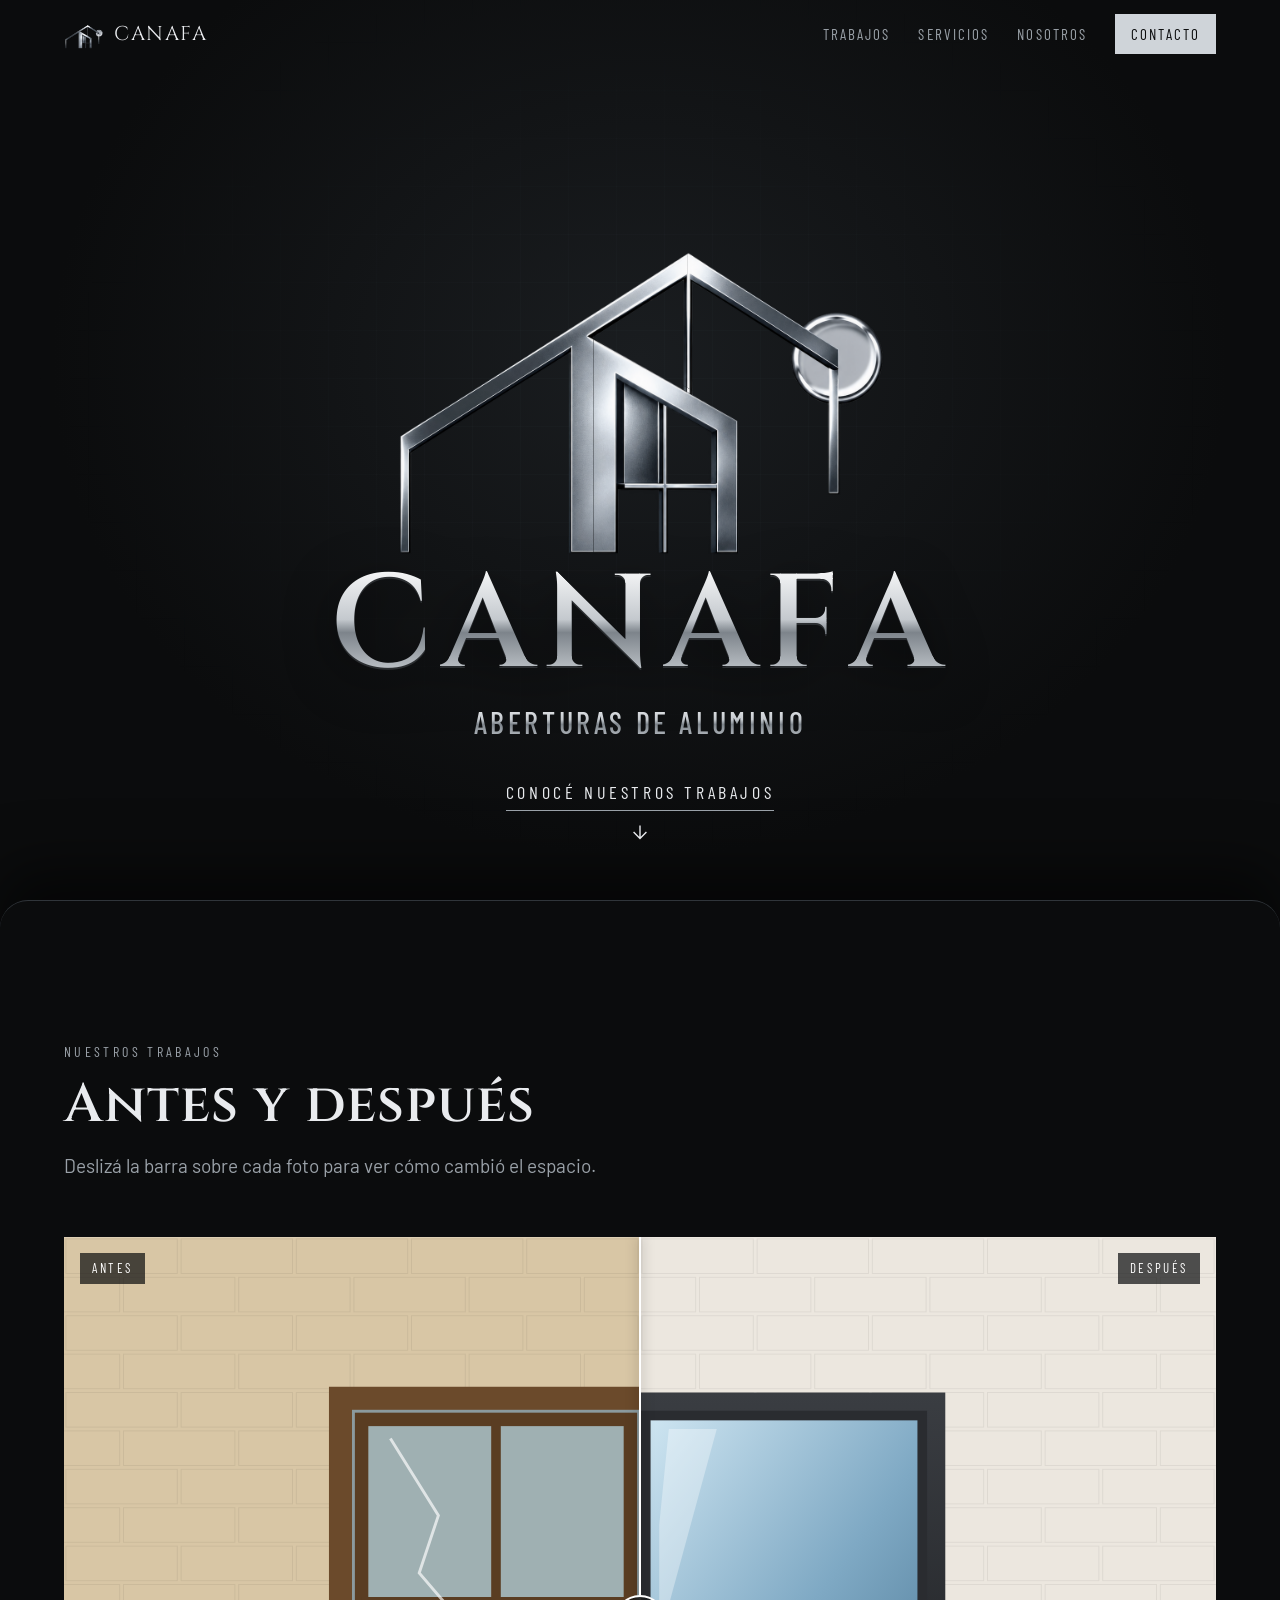
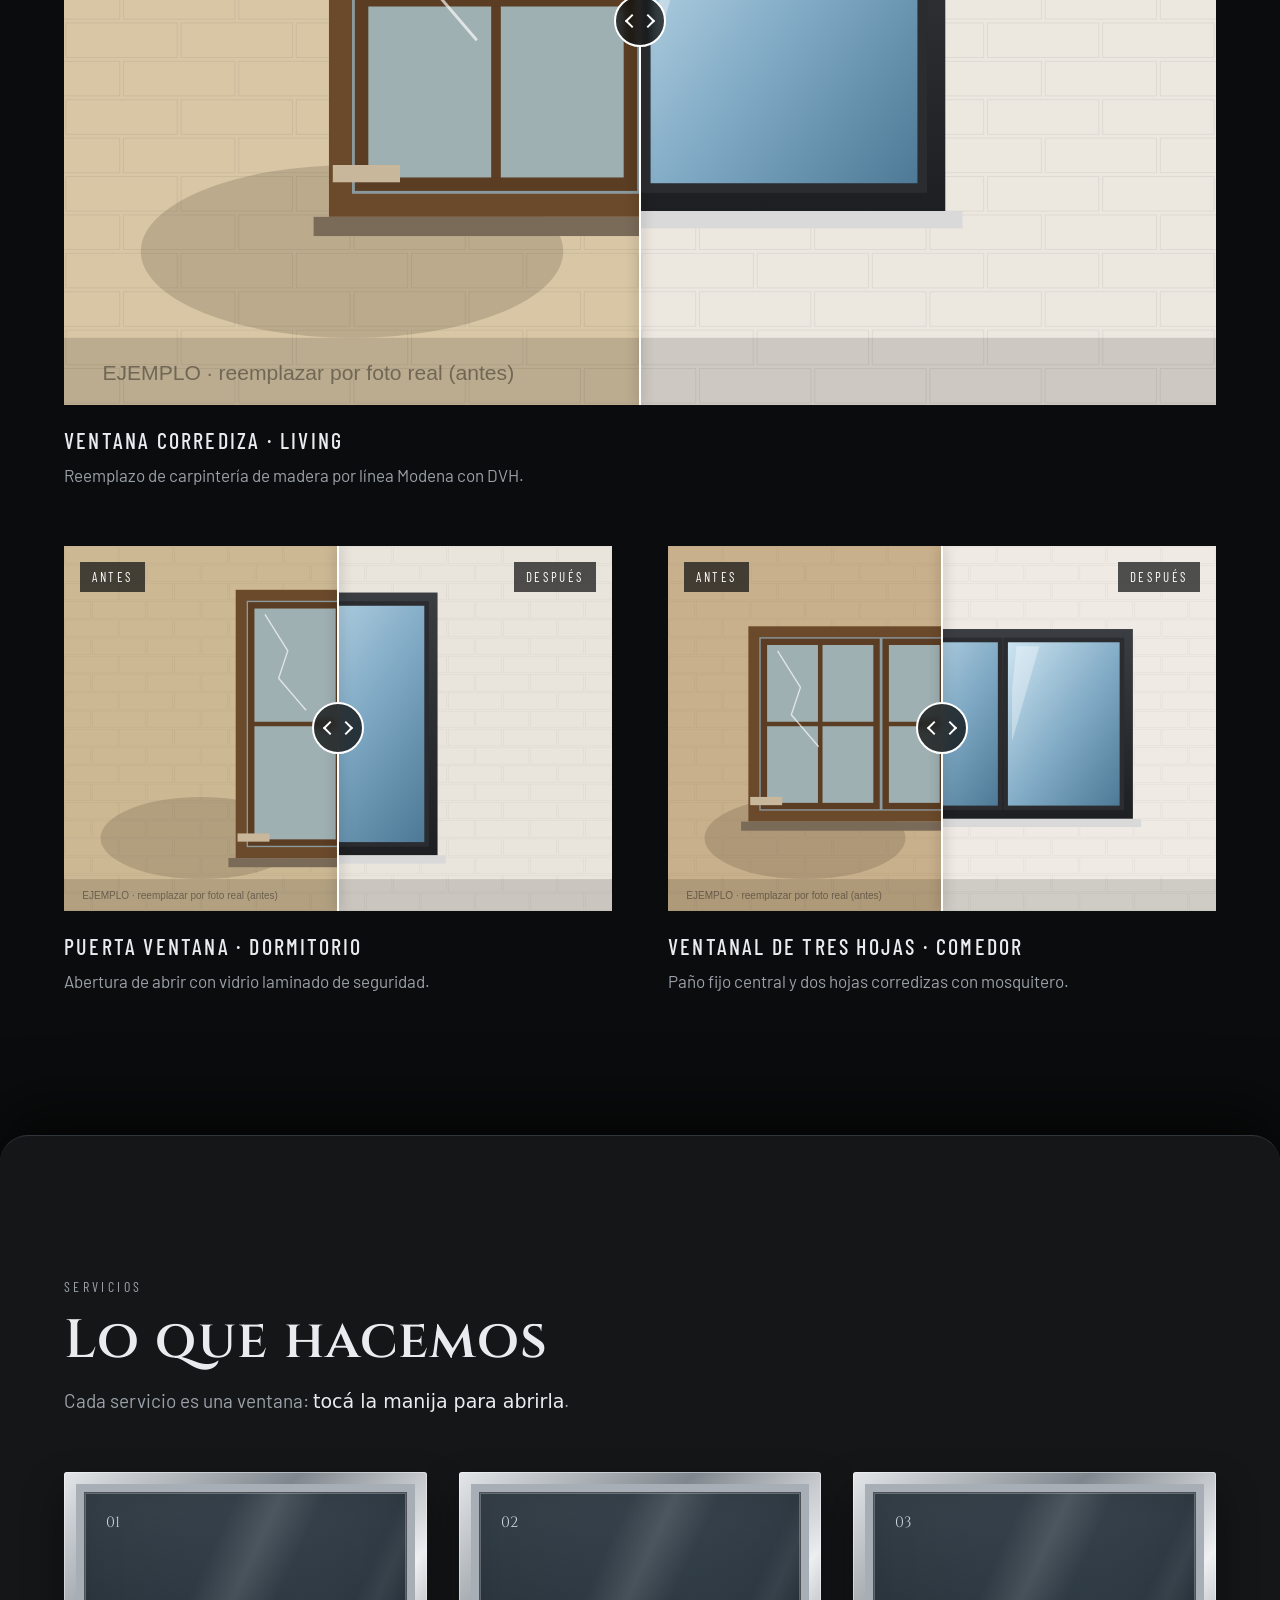
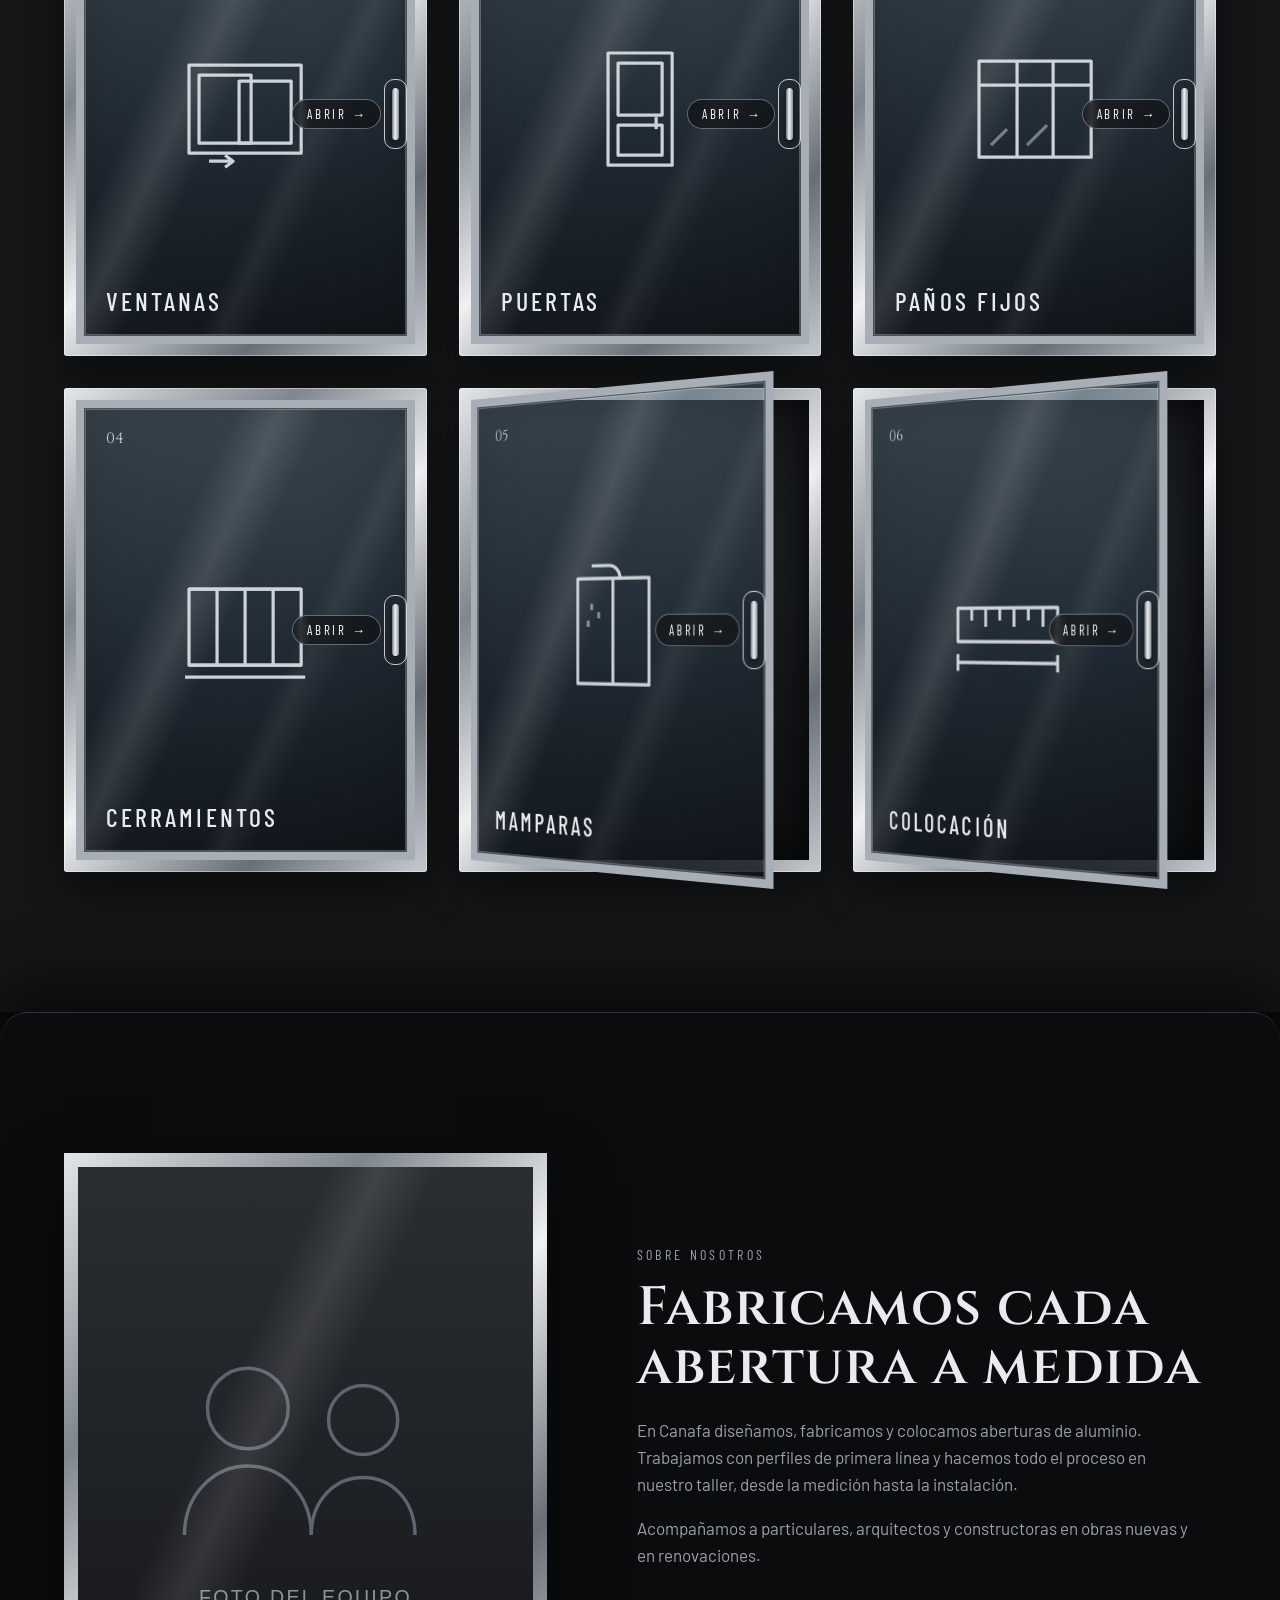
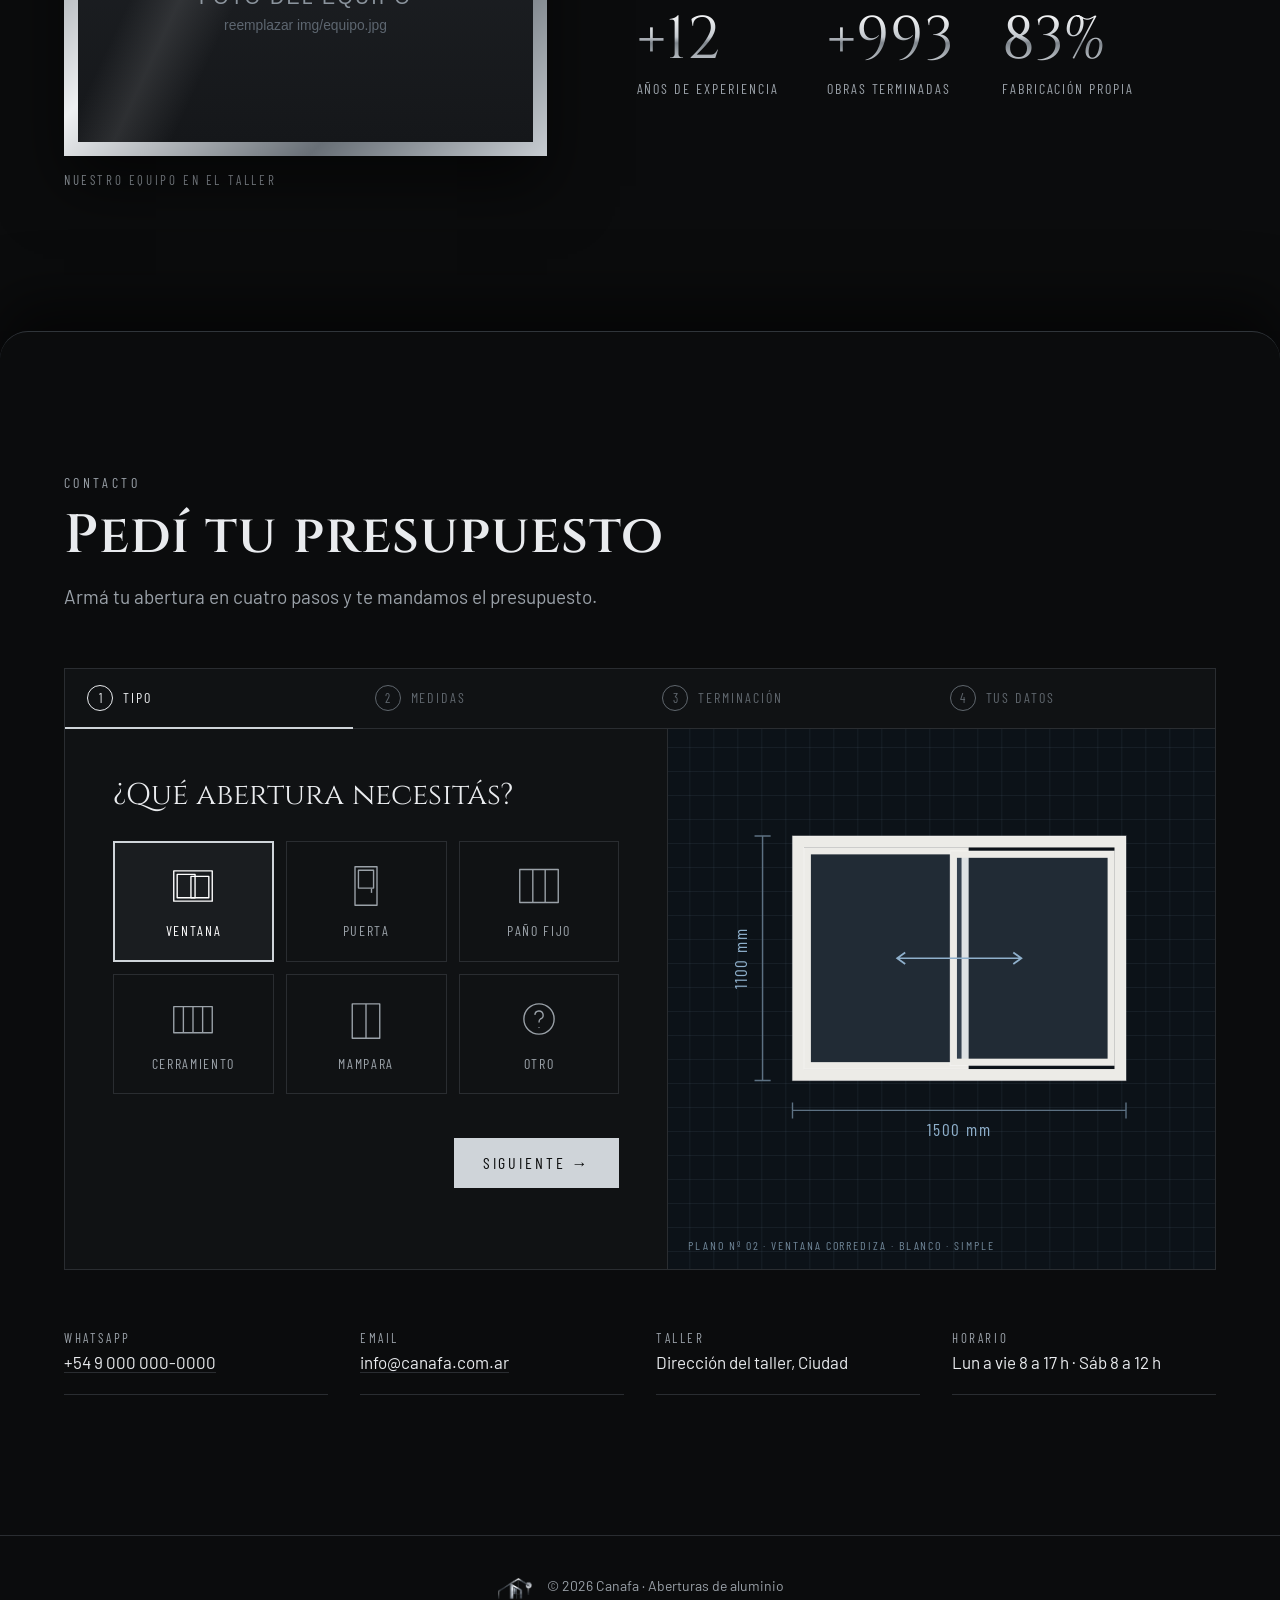
==== commit 8aac4533: "Alinear botones del formulario en mobile y reforzar pista de servicios En pantallas angostas "Atrás"" ====
--- a/index.html
+++ b/index.html
@@ -140,7 +140,7 @@
     <div class="section__head">
       <p class="eyebrow">Servicios</p>
       <h2>Lo que hacemos</h2>
-      <p class="lead">Cada servicio es una ventana: tocala para abrirla.</p>
+      <p class="lead">Cada servicio es una ventana: <strong class="lead__hint">tocá la manija para abrirla</strong>.</p>
     </div>
 
     <ul class="sashes">
@@ -156,6 +156,7 @@
           <svg class="sash__icon" viewBox="0 0 64 64" aria-hidden="true"><rect x="4" y="10" width="56" height="44"/><rect x="9" y="15" width="26" height="34"/><rect x="29" y="18" width="26" height="31"/><path d="M14 58h12M22 55l4 3-4 3"/></svg>
           <span class="sash__title">Ventanas</span>
           <span class="sash__handle" aria-hidden="true"></span>
+          <span class="sash__open" aria-hidden="true">Abrir</span>
         </button>
       </li>
       <li class="sash">
@@ -170,6 +171,7 @@
           <svg class="sash__icon" viewBox="0 0 64 64" aria-hidden="true"><rect x="16" y="4" width="32" height="56"/><rect x="21" y="9" width="22" height="26"/><rect x="21" y="40" width="22" height="15"/><path d="M40 36v6"/></svg>
           <span class="sash__title">Puertas</span>
           <span class="sash__handle" aria-hidden="true"></span>
+          <span class="sash__open" aria-hidden="true">Abrir</span>
         </button>
       </li>
       <li class="sash">
@@ -184,6 +186,7 @@
           <svg class="sash__icon" viewBox="0 0 64 64" aria-hidden="true"><rect x="4" y="8" width="56" height="48"/><path d="M23 8v48M41 8v48M4 20h56"/><path d="M10 50l8-8M28 50l10-10" opacity=".5"/></svg>
           <span class="sash__title">Paños fijos</span>
           <span class="sash__handle" aria-hidden="true"></span>
+          <span class="sash__open" aria-hidden="true">Abrir</span>
         </button>
       </li>
       <li class="sash">
@@ -198,6 +201,7 @@
           <svg class="sash__icon" viewBox="0 0 64 64" aria-hidden="true"><path d="M4 14h56M4 52h56"/><rect x="4" y="14" width="56" height="38"/><path d="M18 14v38M32 14v38M46 14v38M2 58h60"/></svg>
           <span class="sash__title">Cerramientos</span>
           <span class="sash__handle" aria-hidden="true"></span>
+          <span class="sash__open" aria-hidden="true">Abrir</span>
         </button>
       </li>
       <li class="sash">
@@ -212,6 +216,7 @@
           <svg class="sash__icon" viewBox="0 0 64 64" aria-hidden="true"><rect x="12" y="10" width="40" height="50"/><path d="M32 10v50M20 4h10a6 6 0 0 1 6 6"/><path d="M20 22v3M24 26v3M18 30v3" opacity=".6"/></svg>
           <span class="sash__title">Mamparas</span>
           <span class="sash__handle" aria-hidden="true"></span>
+          <span class="sash__open" aria-hidden="true">Abrir</span>
         </button>
       </li>
       <li class="sash">
@@ -226,6 +231,7 @@
           <svg class="sash__icon" viewBox="0 0 64 64" aria-hidden="true"><rect x="4" y="24" width="56" height="16"/><path d="M12 24v6M20 24v9M28 24v6M36 24v9M44 24v6M52 24v9"/><path d="M4 50h56M4 46v8M60 46v8"/></svg>
           <span class="sash__title">Colocación</span>
           <span class="sash__handle" aria-hidden="true"></span>
+          <span class="sash__open" aria-hidden="true">Abrir</span>
         </button>
       </li>
     </ul>
--- a/styles.css
+++ b/styles.css
@@ -316,6 +316,24 @@
   background: linear-gradient(90deg, #6d747b, #f1f3f5 45%, #8a9198);
   box-shadow: 0 2px 6px rgba(0,0,0,.5);
 }
+.sash__handle::after {
+  content: ""; position: absolute; inset: -9px -8px; border-radius: 10px;
+  border: 1.5px solid rgba(255,255,255,.75);
+  animation: ring 2s ease-out infinite;
+}
+@keyframes ring { 0% { transform: scale(.7); opacity: 0; } 30% { opacity: 1; } 100% { transform: scale(1.5); opacity: 0; } }
+.sash__open {
+  position: absolute; right: 34px; top: 50%; transform: translateY(-50%);
+  font-family: var(--cond); text-transform: uppercase; letter-spacing: .2em; font-size: 13px;
+  padding: 6px 12px 6px 14px; border-radius: 999px;
+  background: rgba(11,12,13,.55); border: 1px solid rgba(255,255,255,.35); color: #fff;
+  backdrop-filter: blur(4px);
+  animation: nudge 2s ease-in-out infinite;
+}
+.sash__open::after { content: " →"; }
+@keyframes nudge { 0%, 100% { transform: translate(0, -50%); } 50% { transform: translate(-5px, -50%); } }
+.sash.is-open .sash__open, .sash.is-open .sash__handle::after { display: none; }
+.lead__hint { color: var(--text); font-weight: 500; }
 .sash__leaf:focus-visible { outline: 2px solid #fff; outline-offset: 4px; }
 @media (hover: hover) {
   .sash:not(.is-open):hover .sash__leaf { transform: rotateY(-16deg); box-shadow: inset 0 0 0 8px #a7aeb5, inset 0 0 0 9px #4c5258, 20px 0 30px rgba(0,0,0,.35); }
@@ -431,8 +449,11 @@
 .field input:focus, .field textarea:focus { border-color: var(--text); }
 .field.is-invalid input { border-color: #d27d7d; }
 
-.config__nav { margin-top: auto; padding-top: 32px; display: flex; gap: 12px; flex-wrap: wrap; }
+.config__nav { margin-top: auto; padding-top: 32px; display: flex; gap: 12px; }
 .config__nav #next, .config__nav #send { margin-left: auto; }
+@media (max-width: 560px) {
+  .config__nav .btn { flex: 1; padding: 14px 10px; letter-spacing: .12em; font-size: 15px; white-space: nowrap; }
+}
 .config__error { color: #e3a3a3; font-size: 15px; min-height: 1.4em; margin: 12px 0 0; }
 
 /* plano en vivo */
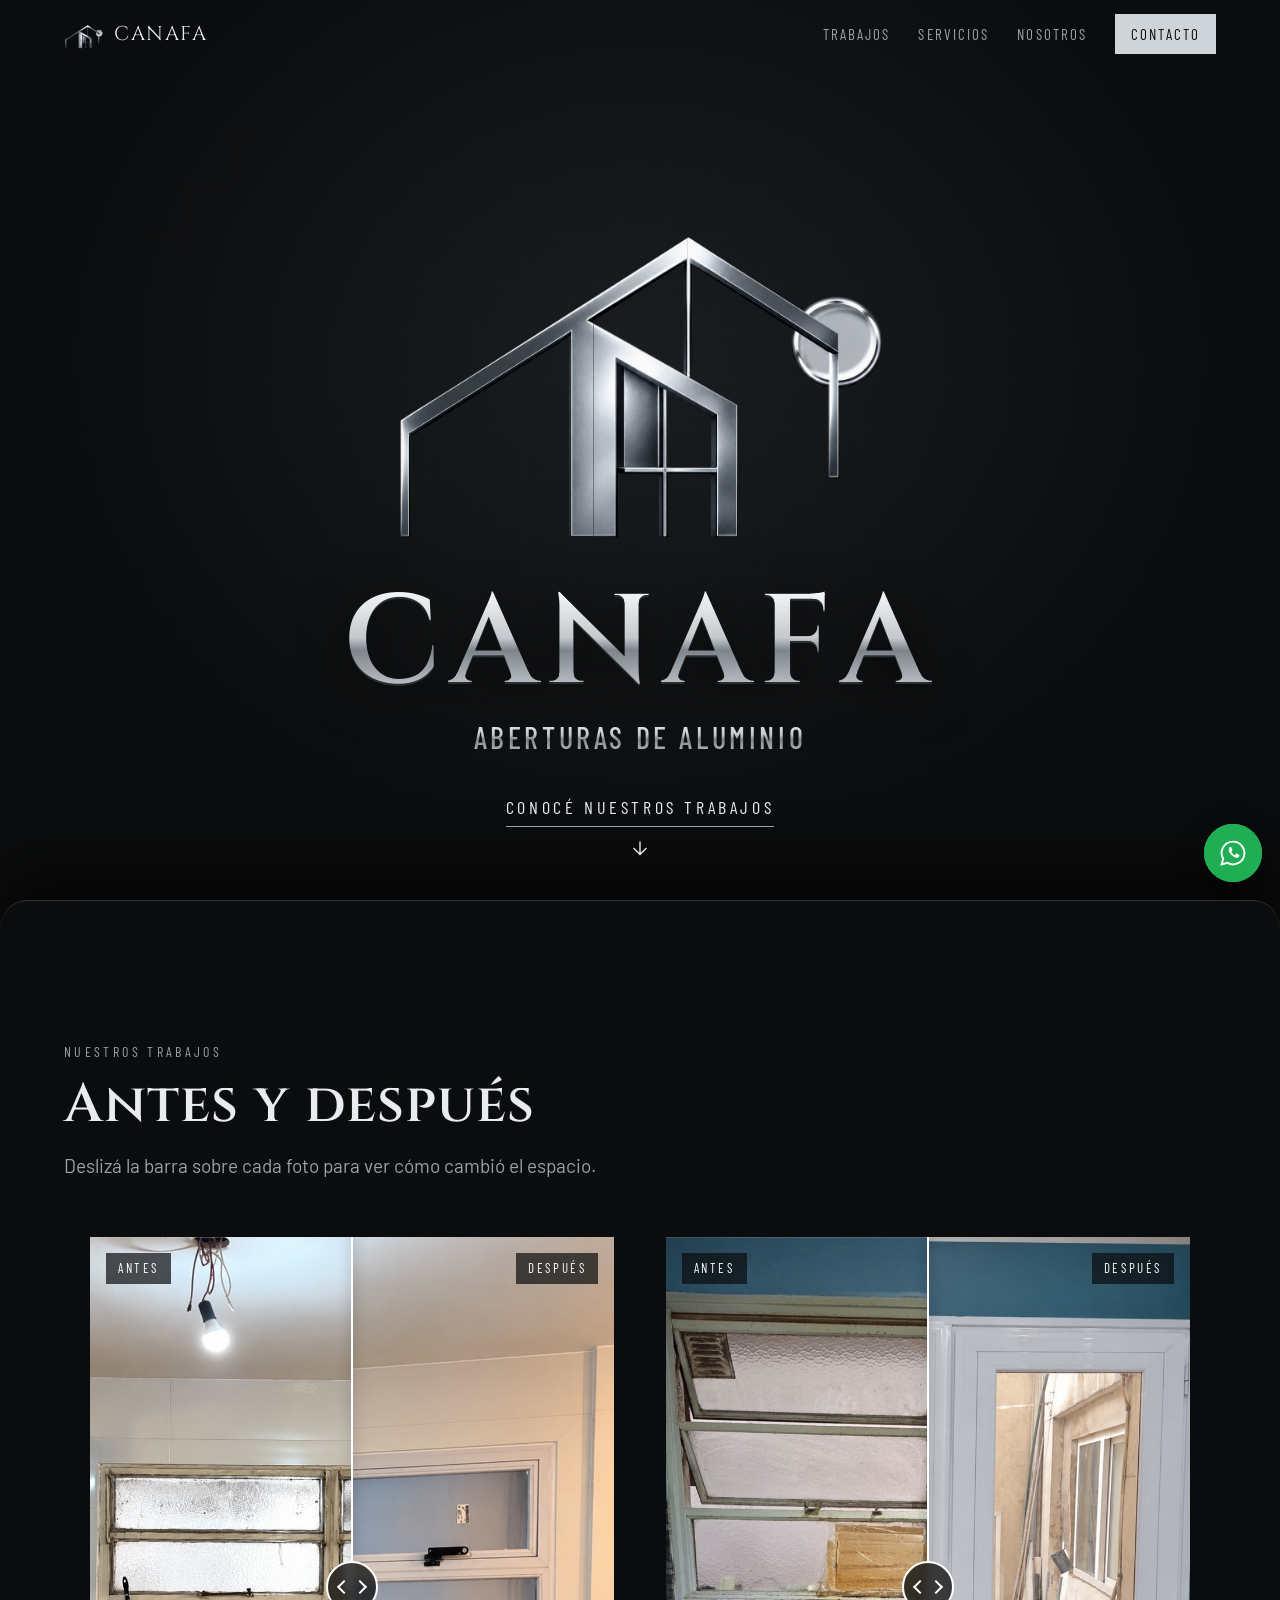
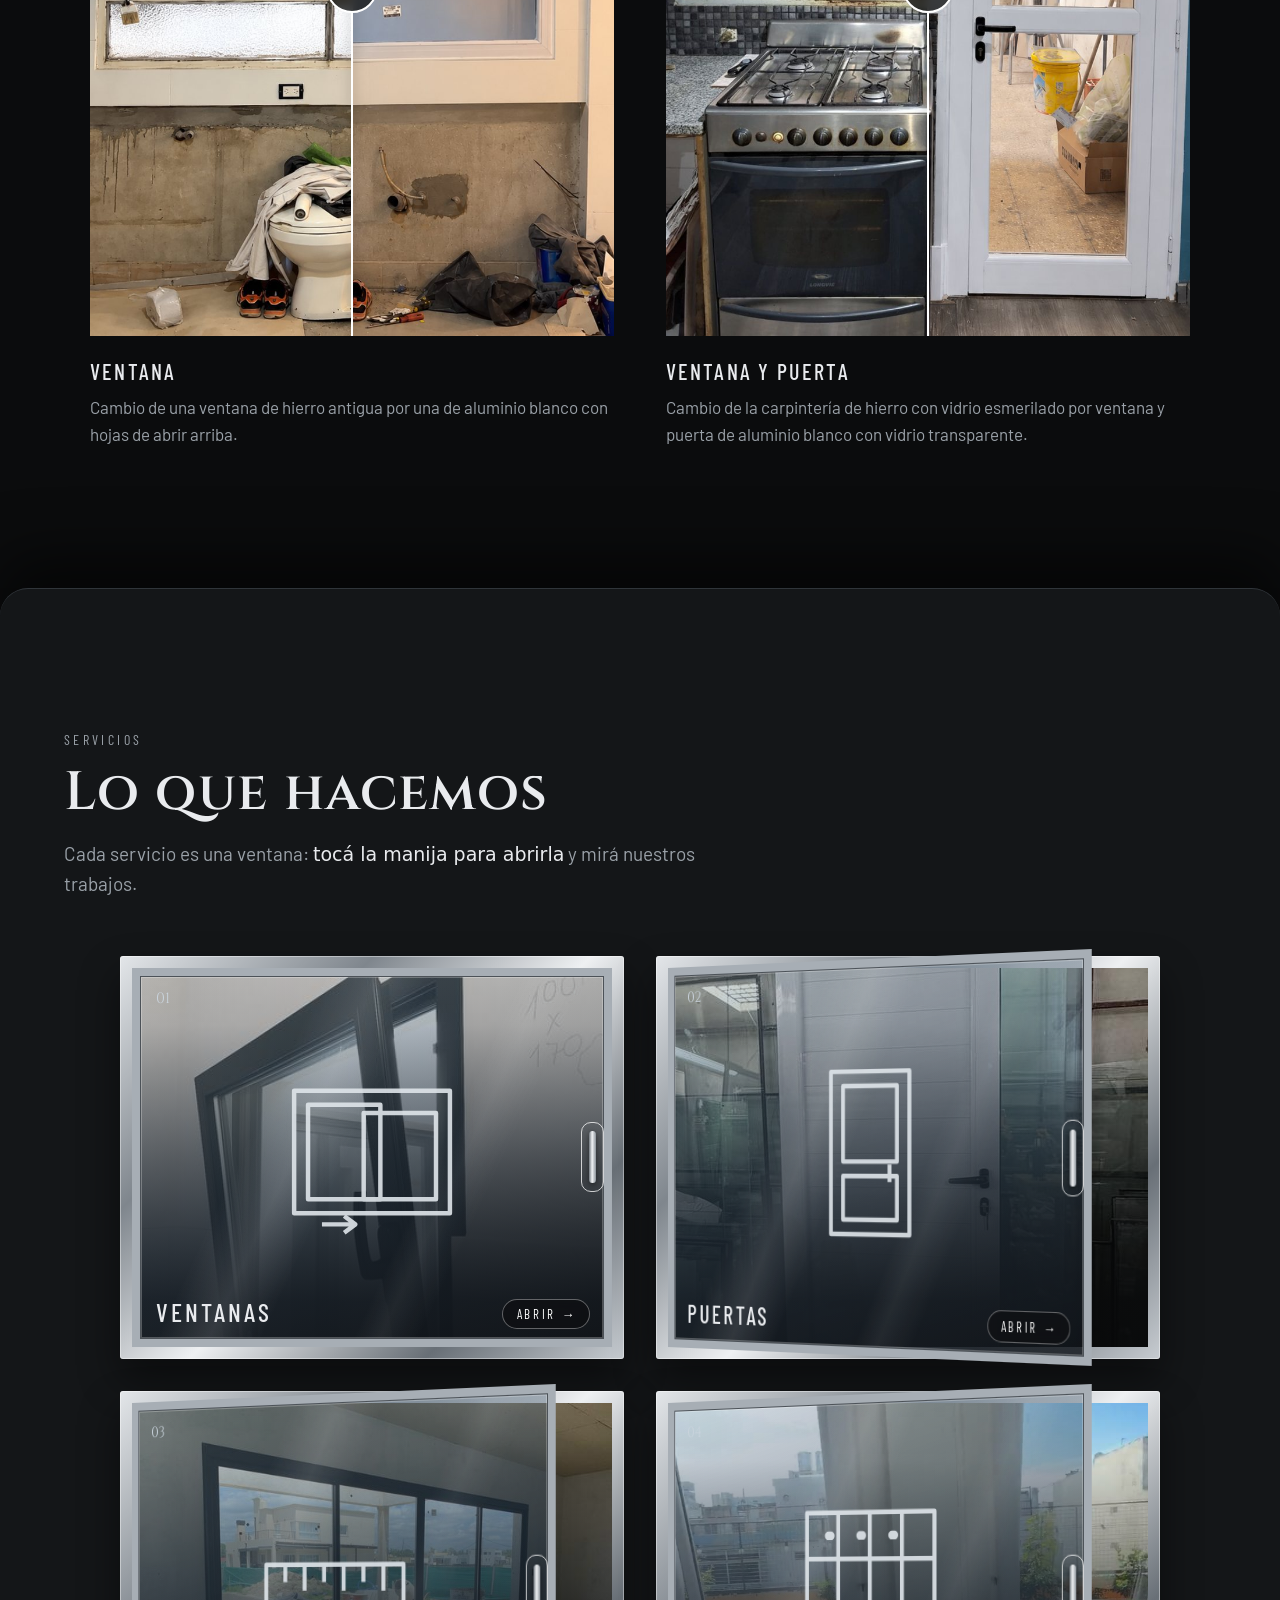
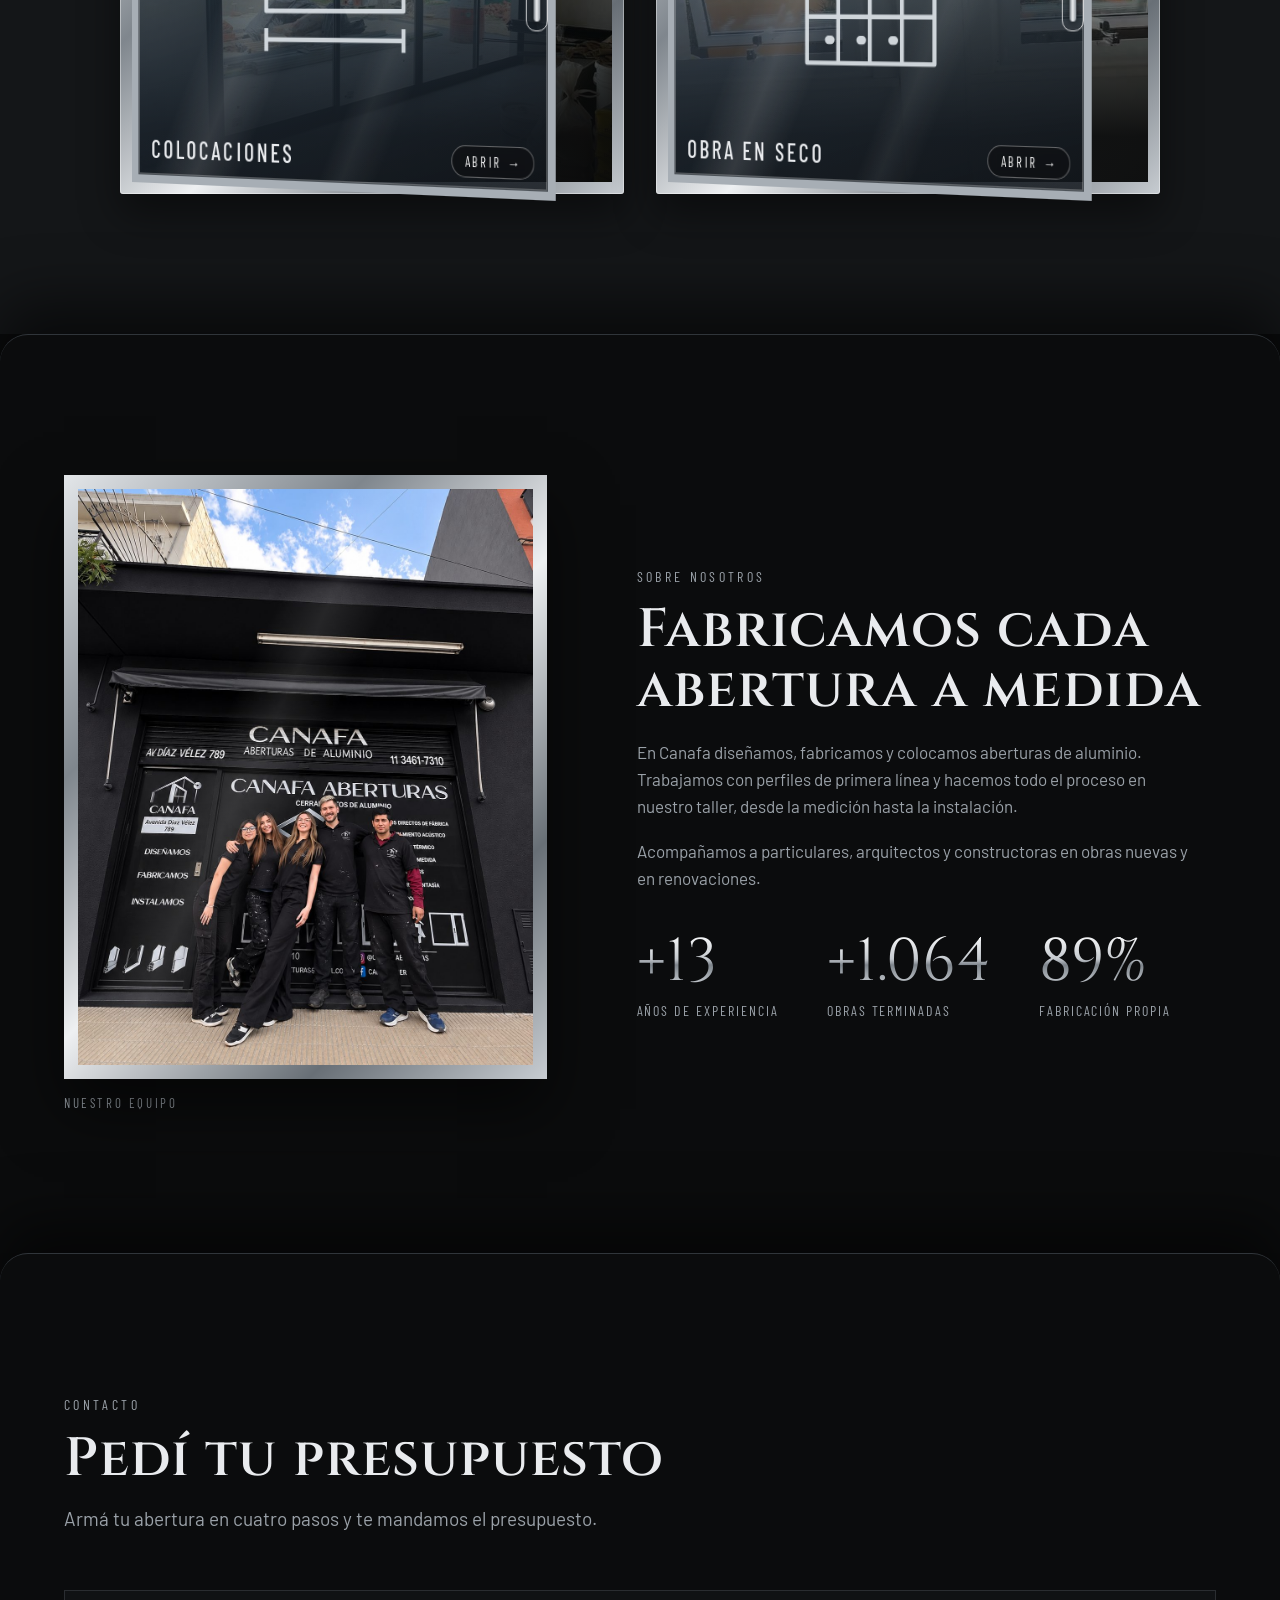
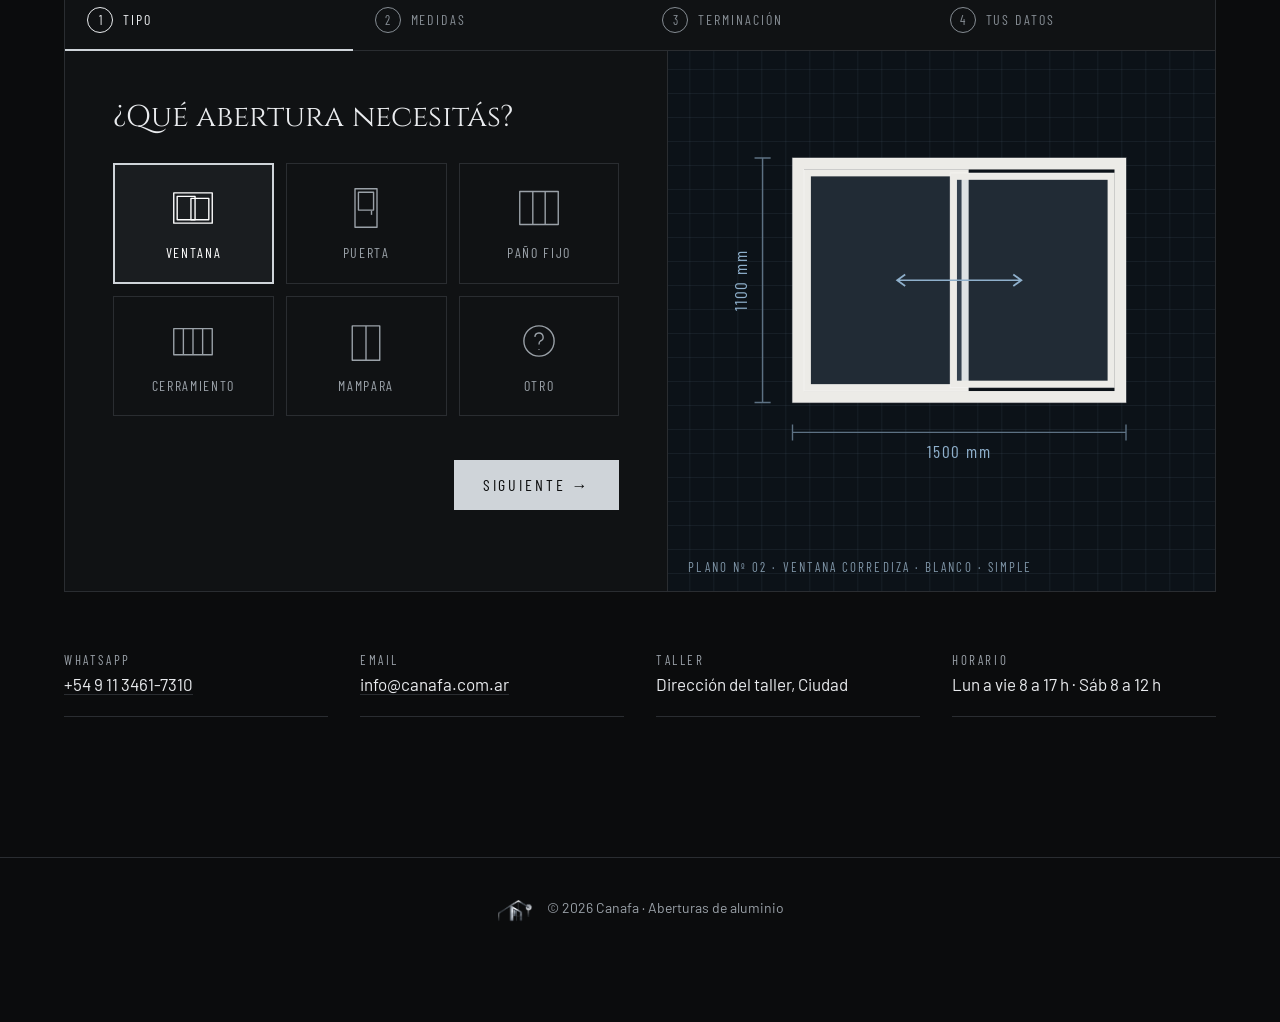
==== commit 9bc77a88: "Galería por servicio, fotos reales, WhatsApp flotante y ajustes de UX - Servicios: 4 ventanas (venta" ====
--- a/index.html
+++ b/index.html
@@ -3,6 +3,8 @@
 <head>
   <meta charset="utf-8">
   <meta name="viewport" content="width=device-width, initial-scale=1">
+  <meta name="theme-color" content="#0b0c0d">
+  <meta name="color-scheme" content="dark">
   <title>Canafa · Aberturas de Aluminio</title>
   <meta name="description" content="Canafa fabrica e instala aberturas de aluminio a medida: ventanas, puertas, paños fijos, cerramientos y mamparas.">
   <link rel="icon" href="img/logo.png">
@@ -12,11 +14,12 @@
   <link rel="stylesheet" href="styles.css">
 </head>
 <body>
+  <a class="skip" href="#trabajos">Saltar al contenido</a>
 
   <header class="nav" id="nav">
     <a href="#inicio" class="nav__brand" aria-label="Canafa, inicio">
       <img src="img/logo.png" alt="" width="40" height="40">
-      <span>CANAFA</span>
+      <span translate="no">CANAFA</span>
     </a>
     <button class="nav__toggle" aria-label="Abrir menú" aria-expanded="false" aria-controls="menu">
       <span></span><span></span>
@@ -66,7 +69,7 @@
     </div>
 
     <div class="hero__text">
-      <h1 class="wordmark" aria-label="Canafa">
+      <h1 class="wordmark" aria-label="Canafa" translate="no">
         <span style="--i:0">C</span><span style="--i:1">A</span><span style="--i:2">N</span><span style="--i:3">A</span><span style="--i:4">F</span><span style="--i:5">A</span>
       </h1>
       <p class="tagline">Aberturas de aluminio</p>
@@ -80,76 +83,69 @@
   </section>
 
   <!-- TRABAJOS: antes / después -->
-  <section class="section works stack" id="trabajos">
+  <div class="anchor" id="trabajos"></div>
+  <section class="section works stack" aria-labelledby="h-trabajos">
     <div class="section__head">
       <p class="eyebrow">Nuestros trabajos</p>
-      <h2>Antes y después</h2>
+      <h2 id="h-trabajos">Antes y después</h2>
       <p class="lead">Deslizá la barra sobre cada foto para ver cómo cambió el espacio.</p>
     </div>
 
     <div class="works__grid">
       <figure class="work">
         <div class="ba" style="--pos:50%">
-          <img src="img/trabajos/1-despues.svg" alt="Después: ventana corrediza de aluminio negro" class="ba__after" loading="lazy">
-          <img src="img/trabajos/1-antes.svg" alt="Antes: ventana de madera deteriorada" class="ba__before" loading="lazy">
+          <img src="img/trabajos/bano/despues.jpg" alt="Después: ventana de aluminio blanco con hojas superiores de abrir" class="ba__after" width="900" height="1200" loading="lazy">
+          <img src="img/trabajos/bano/antes.jpg" alt="Antes: ventana de hierro antigua con vidrio esmerilado" class="ba__before" width="900" height="1200" loading="lazy">
           <span class="ba__tag ba__tag--before">Antes</span>
           <span class="ba__tag ba__tag--after">Después</span>
           <div class="ba__handle" aria-hidden="true"><span></span></div>
-          <input type="range" min="0" max="100" value="50" class="ba__range" aria-label="Comparar antes y después">
+          <input type="range" min="0" max="100" value="50" class="ba__range" aria-label="Comparar antes y después de la ventana">
         </div>
         <figcaption>
-          <h3>Ventana corrediza · living</h3>
-          <p>Reemplazo de carpintería de madera por línea Modena con DVH.</p>
+          <h3>Ventana</h3>
+          <p>Cambio de una ventana de hierro antigua por una de aluminio blanco con hojas de abrir arriba.</p>
         </figcaption>
       </figure>
 
       <figure class="work">
         <div class="ba" style="--pos:50%">
-          <img src="img/trabajos/2-despues.svg" alt="Después: puerta ventana de aluminio" class="ba__after" loading="lazy">
-          <img src="img/trabajos/2-antes.svg" alt="Antes: puerta ventana antigua" class="ba__before" loading="lazy">
+          <img src="img/trabajos/cocina/despues.jpg" alt="Después: ventana y puerta de aluminio blanco con vidrio transparente" class="ba__after" width="900" height="1200" loading="lazy">
+          <img src="img/trabajos/cocina/antes.jpg" alt="Antes: ventana y puerta de hierro con vidrio esmerilado" class="ba__before" width="900" height="1200" loading="lazy">
           <span class="ba__tag ba__tag--before">Antes</span>
           <span class="ba__tag ba__tag--after">Después</span>
           <div class="ba__handle" aria-hidden="true"><span></span></div>
-          <input type="range" min="0" max="100" value="50" class="ba__range" aria-label="Comparar antes y después">
+          <input type="range" min="0" max="100" value="50" class="ba__range" aria-label="Comparar antes y después de la cocina">
         </div>
         <figcaption>
-          <h3>Puerta ventana · dormitorio</h3>
-          <p>Abertura de abrir con vidrio laminado de seguridad.</p>
+          <h3>Ventana y puerta</h3>
+          <p>Cambio de la carpintería de hierro con vidrio esmerilado por ventana y puerta de aluminio blanco con vidrio transparente.</p>
         </figcaption>
       </figure>
-
-      <figure class="work">
-        <div class="ba" style="--pos:50%">
-          <img src="img/trabajos/3-despues.svg" alt="Después: paño triple de aluminio" class="ba__after" loading="lazy">
-          <img src="img/trabajos/3-antes.svg" alt="Antes: ventanal antiguo" class="ba__before" loading="lazy">
-          <span class="ba__tag ba__tag--before">Antes</span>
-          <span class="ba__tag ba__tag--after">Después</span>
-          <div class="ba__handle" aria-hidden="true"><span></span></div>
-          <input type="range" min="0" max="100" value="50" class="ba__range" aria-label="Comparar antes y después">
-        </div>
-        <figcaption>
-          <h3>Ventanal de tres hojas · comedor</h3>
-          <p>Paño fijo central y dos hojas corredizas con mosquitero.</p>
-        </figcaption>
-      </figure>
     </div>
   </section>
 
   <!-- SERVICIOS: cada servicio es una ventana de abrir -->
-  <section class="section services stack" id="servicios">
+  <div class="anchor" id="servicios"></div>
+  <section class="section services stack" aria-labelledby="h-servicios">
     <div class="section__head">
       <p class="eyebrow">Servicios</p>
-      <h2>Lo que hacemos</h2>
-      <p class="lead">Cada servicio es una ventana: <strong class="lead__hint">tocá la manija para abrirla</strong>.</p>
+      <h2 id="h-servicios">Lo que hacemos</h2>
+      <p class="lead">Cada servicio es una ventana: <strong class="lead__hint">tocá la manija para abrirla</strong> y mirá nuestros trabajos.</p>
     </div>
 
     <ul class="sashes">
-      <li class="sash">
+      <li class="sash" data-servicio="ventanas">
         <div class="sash__back">
-          <h3>Ventanas</h3>
-          <p>Corredizas, de abrir, oscilobatientes y banderolas, con vidrio simple o DVH.</p>
-          <ul class="chips"><li>Corredizas</li><li>Oscilobatientes</li><li>DVH</li></ul>
-          <a href="#contacto" class="sash__cta" data-tipo="ventana">Presupuestar ventana →</a>
+          <div class="sash__media" aria-hidden="true"></div>
+          <div class="sash__info">
+            <h3>Ventanas</h3>
+            <p>Corredizas, de abrir, oscilobatientes y paños fijos, en blanco y negro.</p>
+            <div class="sash__actions">
+              <a href="servicio.html?s=ventanas" class="sash__more">Ver trabajos →</a>
+              <a href="#contacto" class="sash__cta" data-tipo="ventana">Presupuestar</a>
+            </div>
+          </div>
+          <button type="button" class="sash__close" aria-label="Cerrar ventana">×</button>
         </div>
         <button class="sash__leaf" aria-expanded="false">
           <span class="sash__num">01</span>
@@ -159,12 +155,18 @@
           <span class="sash__open" aria-hidden="true">Abrir</span>
         </button>
       </li>
-      <li class="sash">
+      <li class="sash" data-servicio="puertas">
         <div class="sash__back">
-          <h3>Puertas</h3>
-          <p>Puertas de entrada, puertas ventana y corredizas de gran tamaño.</p>
-          <ul class="chips"><li>Entrada</li><li>Puerta ventana</li><li>Gran formato</li></ul>
-          <a href="#contacto" class="sash__cta" data-tipo="puerta">Presupuestar puerta →</a>
+          <div class="sash__media" aria-hidden="true"></div>
+          <div class="sash__info">
+            <h3>Puertas</h3>
+            <p>Puertas de entrada, de servicio y puertas ventana de aluminio, ciegas o con vidrio.</p>
+            <div class="sash__actions">
+              <a href="servicio.html?s=puertas" class="sash__more">Ver trabajos →</a>
+              <a href="#contacto" class="sash__cta" data-tipo="puerta">Presupuestar</a>
+            </div>
+          </div>
+          <button type="button" class="sash__close" aria-label="Cerrar ventana">×</button>
         </div>
         <button class="sash__leaf" aria-expanded="false">
           <span class="sash__num">02</span>
@@ -174,62 +176,44 @@
           <span class="sash__open" aria-hidden="true">Abrir</span>
         </button>
       </li>
-      <li class="sash">
+      <li class="sash" data-servicio="colocaciones">
         <div class="sash__back">
-          <h3>Paños fijos y frentes</h3>
-          <p>Frentes vidriados para locales, oficinas y casas. Máxima luz, mínima perfilería.</p>
-          <ul class="chips"><li>Locales</li><li>Frentes</li><li>Vidrio templado</li></ul>
-          <a href="#contacto" class="sash__cta" data-tipo="pano">Presupuestar paño fijo →</a>
+          <div class="sash__media" aria-hidden="true"></div>
+          <div class="sash__info">
+            <h3>Colocaciones</h3>
+            <p>Medimos, llevamos e instalamos cada abertura con equipo propio, en obra nueva y en reemplazos.</p>
+            <div class="sash__actions">
+              <a href="servicio.html?s=colocaciones" class="sash__more">Ver trabajos →</a>
+              <a href="#contacto" class="sash__cta" data-tipo="otro">Presupuestar</a>
+            </div>
+          </div>
+          <button type="button" class="sash__close" aria-label="Cerrar ventana">×</button>
         </div>
         <button class="sash__leaf" aria-expanded="false">
           <span class="sash__num">03</span>
-          <svg class="sash__icon" viewBox="0 0 64 64" aria-hidden="true"><rect x="4" y="8" width="56" height="48"/><path d="M23 8v48M41 8v48M4 20h56"/><path d="M10 50l8-8M28 50l10-10" opacity=".5"/></svg>
-          <span class="sash__title">Paños fijos</span>
+          <svg class="sash__icon" viewBox="0 0 64 64" aria-hidden="true"><rect x="4" y="24" width="56" height="16"/><path d="M12 24v6M20 24v9M28 24v6M36 24v9M44 24v6M52 24v9"/><path d="M4 50h56M4 46v8M60 46v8"/></svg>
+          <span class="sash__title">Colocaciones</span>
           <span class="sash__handle" aria-hidden="true"></span>
           <span class="sash__open" aria-hidden="true">Abrir</span>
         </button>
       </li>
-      <li class="sash">
+      <li class="sash" data-servicio="obra-en-seco">
         <div class="sash__back">
-          <h3>Cerramientos</h3>
-          <p>Cerramientos de balcones, galerías y quinchos para usar el espacio todo el año.</p>
-          <ul class="chips"><li>Balcones</li><li>Galerías</li><li>Quinchos</li></ul>
-          <a href="#contacto" class="sash__cta" data-tipo="cerramiento">Presupuestar cerramiento →</a>
+          <div class="sash__media" aria-hidden="true"></div>
+          <div class="sash__info">
+            <h3>Obra en seco</h3>
+            <p>Estructuras, tabiques y revestimientos de construcción en seco para completar la obra.</p>
+            <div class="sash__actions">
+              <a href="servicio.html?s=obra-en-seco" class="sash__more">Ver trabajos →</a>
+              <a href="#contacto" class="sash__cta" data-tipo="otro">Presupuestar</a>
+            </div>
+          </div>
+          <button type="button" class="sash__close" aria-label="Cerrar ventana">×</button>
         </div>
         <button class="sash__leaf" aria-expanded="false">
           <span class="sash__num">04</span>
-          <svg class="sash__icon" viewBox="0 0 64 64" aria-hidden="true"><path d="M4 14h56M4 52h56"/><rect x="4" y="14" width="56" height="38"/><path d="M18 14v38M32 14v38M46 14v38M2 58h60"/></svg>
-          <span class="sash__title">Cerramientos</span>
-          <span class="sash__handle" aria-hidden="true"></span>
-          <span class="sash__open" aria-hidden="true">Abrir</span>
-        </button>
-      </li>
-      <li class="sash">
-        <div class="sash__back">
-          <h3>Mamparas y mosquiteros</h3>
-          <p>Mamparas de baño a medida, mosquiteros fijos, corredizos y enrollables.</p>
-          <ul class="chips"><li>Baño</li><li>Mosquiteros</li><li>A medida</li></ul>
-          <a href="#contacto" class="sash__cta" data-tipo="mampara">Presupuestar mampara →</a>
-        </div>
-        <button class="sash__leaf" aria-expanded="false">
-          <span class="sash__num">05</span>
-          <svg class="sash__icon" viewBox="0 0 64 64" aria-hidden="true"><rect x="12" y="10" width="40" height="50"/><path d="M32 10v50M20 4h10a6 6 0 0 1 6 6"/><path d="M20 22v3M24 26v3M18 30v3" opacity=".6"/></svg>
-          <span class="sash__title">Mamparas</span>
-          <span class="sash__handle" aria-hidden="true"></span>
-          <span class="sash__open" aria-hidden="true">Abrir</span>
-        </button>
-      </li>
-      <li class="sash">
-        <div class="sash__back">
-          <h3>Colocación y reparación</h3>
-          <p>Medimos en obra, instalamos con equipo propio y hacemos service de aberturas existentes.</p>
-          <ul class="chips"><li>Medición</li><li>Instalación</li><li>Service</li></ul>
-          <a href="#contacto" class="sash__cta" data-tipo="otro">Consultar →</a>
-        </div>
-        <button class="sash__leaf" aria-expanded="false">
-          <span class="sash__num">06</span>
-          <svg class="sash__icon" viewBox="0 0 64 64" aria-hidden="true"><rect x="4" y="24" width="56" height="16"/><path d="M12 24v6M20 24v9M28 24v6M36 24v9M44 24v6M52 24v9"/><path d="M4 50h56M4 46v8M60 46v8"/></svg>
-          <span class="sash__title">Colocación</span>
+          <svg class="sash__icon" viewBox="0 0 64 64" aria-hidden="true"><rect x="6" y="6" width="52" height="52"/><path d="M19 6v52M32 6v52M45 6v52M6 22h52M6 42h52"/><path d="M15 14h1M28 14h1M41 14h1M15 50h1M28 50h1M41 50h1" stroke-width="3" stroke-linecap="round"/></svg>
+          <span class="sash__title">Obra en seco</span>
           <span class="sash__handle" aria-hidden="true"></span>
           <span class="sash__open" aria-hidden="true">Abrir</span>
         </button>
@@ -238,16 +222,17 @@
   </section>
 
   <!-- NOSOTROS -->
-  <section class="section about stack" id="nosotros">
+  <div class="anchor" id="nosotros"></div>
+  <section class="section about stack" aria-labelledby="h-nosotros">
     <figure class="about__photo">
       <div class="frame">
-        <img src="img/equipo.svg" alt="El equipo de Canafa en el taller" loading="lazy">
+        <img src="img/equipo.jpg" alt="El equipo de Canafa frente al local de Av. Díaz Vélez" width="1086" height="1448" loading="lazy">
       </div>
-      <figcaption>Nuestro equipo en el taller</figcaption>
+      <figcaption>Nuestro equipo</figcaption>
     </figure>
     <div class="about__text">
       <p class="eyebrow">Sobre nosotros</p>
-      <h2>Fabricamos cada abertura a medida</h2>
+      <h2 id="h-nosotros">Fabricamos cada abertura a medida</h2>
       <p>En Canafa diseñamos, fabricamos y colocamos aberturas de aluminio. Trabajamos con perfiles de primera línea y hacemos todo el proceso en nuestro taller, desde la medición hasta la instalación.</p>
       <p>Acompañamos a particulares, arquitectos y constructoras en obras nuevas y en renovaciones.</p>
       <dl class="stats">
@@ -259,10 +244,11 @@
   </section>
 
   <!-- CONTACTO: configurador de la abertura con plano en vivo -->
-  <section class="section contact stack" id="contacto">
+  <div class="anchor" id="contacto"></div>
+  <section class="section contact stack" aria-labelledby="h-contacto">
     <div class="section__head">
       <p class="eyebrow">Contacto</p>
-      <h2>Pedí tu presupuesto</h2>
+      <h2 id="h-contacto">Pedí tu presupuesto</h2>
       <p class="lead">Armá tu abertura en cuatro pasos y te mandamos el presupuesto.</p>
     </div>
 
@@ -277,7 +263,7 @@
       <div class="config__body">
         <div class="config__fields">
           <fieldset class="step is-active" data-step="1">
-            <legend>¿Qué abertura necesitás?</legend>
+            <legend tabindex="-1"><span class="visually-hidden">Paso 1 de 4: </span>¿Qué abertura necesitás?</legend>
             <div class="types">
               <label class="type"><input type="radio" name="tipo" value="ventana" checked><span><svg viewBox="0 0 64 64"><rect x="4" y="10" width="56" height="44"/><rect x="9" y="15" width="26" height="34"/><rect x="29" y="18" width="26" height="31"/></svg>Ventana</span></label>
               <label class="type"><input type="radio" name="tipo" value="puerta"><span><svg viewBox="0 0 64 64"><rect x="16" y="4" width="32" height="56"/><rect x="21" y="9" width="22" height="26"/><path d="M40 36v6"/></svg>Puerta</span></label>
@@ -289,7 +275,7 @@
           </fieldset>
 
           <fieldset class="step" data-step="2">
-            <legend>¿Qué medidas tiene?</legend>
+            <legend tabindex="-1"><span class="visually-hidden">Paso 2 de 4: </span>¿Qué medidas tiene?</legend>
             <label class="range">Ancho <output id="outW">150 cm</output>
               <input type="range" name="ancho" min="40" max="400" step="5" value="150">
             </label>
@@ -307,14 +293,11 @@
           </fieldset>
 
           <fieldset class="step" data-step="3">
-            <legend>¿Cómo la querés?</legend>
+            <legend tabindex="-1"><span class="visually-hidden">Paso 3 de 4: </span>¿Cómo la querés?</legend>
             <p class="sub">Color del aluminio</p>
             <div class="swatches">
               <label><input type="radio" name="color" value="Blanco" data-hex="#ecebe7" checked><span style="--c:#ecebe7"></span>Blanco</label>
               <label><input type="radio" name="color" value="Negro" data-hex="#26282b"><span style="--c:#26282b"></span>Negro</label>
-              <label><input type="radio" name="color" value="Anodizado natural" data-hex="#b9bdc1"><span style="--c:#b9bdc1"></span>Natural</label>
-              <label><input type="radio" name="color" value="Bronce" data-hex="#6b4f36"><span style="--c:#6b4f36"></span>Bronce</label>
-              <label><input type="radio" name="color" value="Símil madera" data-hex="#8a5a32"><span style="--c:linear-gradient(90deg,#8a5a32,#a8733f 40%,#7a4e2b 70%,#996636)"></span>Madera</label>
             </div>
             <p class="sub">Vidrio</p>
             <div class="pills">
@@ -322,16 +305,17 @@
               <label><input type="radio" name="vidrio" value="DVH (doble vidriado)"><span>DVH</span></label>
               <label><input type="radio" name="vidrio" value="Laminado de seguridad"><span>Laminado</span></label>
             </div>
-            <p class="sub">Extras</p>
+            <p class="sub">Accesorios</p>
             <div class="pills">
               <label><input type="checkbox" name="extras" value="Mosquitero"><span>Mosquitero</span></label>
-              <label><input type="checkbox" name="extras" value="Persiana"><span>Persiana</span></label>
-              <label><input type="checkbox" name="extras" value="Colocación"><span>Colocación</span></label>
+              <label><input type="checkbox" name="extras" value="Tapajunta"><span>Tapajunta</span></label>
+              <label><input type="checkbox" name="extras" value="Guía de persiana"><span>Guía de persiana</span></label>
+              <label><input type="checkbox" name="extras" value="Tapacinta"><span>Tapacinta</span></label>
             </div>
           </fieldset>
 
           <fieldset class="step" data-step="4">
-            <legend>¿A quién le mandamos el presupuesto?</legend>
+            <legend tabindex="-1"><span class="visually-hidden">Paso 4 de 4: </span>¿A quién le mandamos el presupuesto?</legend>
             <label class="field">Nombre<input name="nombre" required autocomplete="name"></label>
             <label class="field">Teléfono<input name="telefono" type="tel" required autocomplete="tel"></label>
             <label class="field">Zona / localidad<input name="zona" autocomplete="address-level2"></label>
@@ -344,17 +328,18 @@
             <button type="submit" class="btn" id="send" hidden>Enviar por WhatsApp</button>
           </div>
           <p class="config__error" id="formError" role="alert"></p>
-        </div>
-
-        <div class="config__preview" aria-hidden="true">
-          <svg id="previewSvg" viewBox="0 0 400 400"></svg>
+          <p class="config__ok" id="formOk" role="status" tabindex="-1"></p>
+        </div>
+
+        <div class="config__preview">
+          <svg id="previewSvg" viewBox="0 0 400 400" aria-hidden="true"></svg>
           <p class="config__ref">PLANO Nº <span id="planNo">02</span> · <span id="planSummary"></span></p>
         </div>
       </div>
     </form>
 
     <ul class="contact__info">
-      <li><span>WhatsApp</span><a href="https://wa.me/5490000000000" target="_blank" rel="noopener">+54 9 000 000-0000</a></li>
+      <li><span>WhatsApp</span><a href="https://wa.me/5491134617310?text=Hola%20Canafa%2C%20quiero%20hacer%20una%20consulta." target="_blank" rel="noopener">+54 9 11 3461-7310</a></li>
       <li><span>Email</span><a href="mailto:info@canafa.com.ar">info@canafa.com.ar</a></li>
       <li><span>Taller</span>Dirección del taller, Ciudad</li>
       <li><span>Horario</span>Lun a vie 8 a 17 h · Sáb 8 a 12 h</li>
@@ -366,6 +351,13 @@
     <p>© <span id="year"></span> Canafa · Aberturas de aluminio</p>
   </footer>
 
+  <!-- botón flotante de WhatsApp, visible en toda la web -->
+  <a class="wa-float" href="https://wa.me/5491134617310?text=Hola%20Canafa%2C%20quiero%20hacer%20una%20consulta." target="_blank" rel="noopener" aria-label="Escribinos por WhatsApp">
+    <svg viewBox="0 0 32 32" aria-hidden="true"><path class="wa-float__ring" d="M16 3a13 13 0 0 0-11.2 19.6L3 29l6.6-1.7A13 13 0 1 0 16 3z"/><path d="M11.6 9.8c.3-.6.6-.6 1-.6h.8c.3 0 .6.1.8.6l1.1 2.6c.1.3 0 .6-.1.8l-.8 1c-.2.2-.2.5 0 .8.6 1 1.4 1.9 2.4 2.6.9.6 1.4.8 1.8.4l.9-1.1c.2-.3.5-.3.8-.2l2.5 1.2c.3.1.5.3.5.6 0 .9-.4 2-1.4 2.5-1 .5-2.3.6-4.6-.5a12.5 12.5 0 0 1-5.6-5.6c-.9-2-.6-3.4.1-4.3z"/></svg>
+    <span class="wa-float__label">Escribinos</span>
+  </a>
+
+  <script src="servicios.js"></script>
   <script src="script.js"></script>
 </body>
 </html>
--- a/styles.css
+++ b/styles.css
@@ -1,4 +1,5 @@
 :root {
+  color-scheme: dark;
   --bg: #0b0c0d;
   --bg-2: #141618;
   --line: #2a2d31;
@@ -30,6 +31,15 @@
 /* portada trabada: desde arriba solo se baja entrando por la abertura */
 html.is-gated, html.is-gated body { overflow: hidden; overscroll-behavior: none; }
 
+/* salto al contenido, visible solo con teclado */
+.skip {
+  position: fixed; left: 16px; top: -60px; z-index: 100;
+  background: var(--accent); color: var(--bg); padding: 10px 16px; text-decoration: none;
+  font-family: var(--cond); text-transform: uppercase; letter-spacing: .14em;
+}
+.skip:focus-visible { top: 16px; }
+.anchor { height: 0; }
+
 /* ---------- NAV ---------- */
 .nav {
   position: fixed; inset: 0 0 auto 0; z-index: 50;
@@ -37,9 +47,9 @@
   padding: 14px var(--gutter);
   transition: background .3s, border-color .3s, opacity .4s, transform .4s;
   border-bottom: 1px solid transparent;
-  opacity: 0; transform: translateY(-100%);
-}
-.nav.is-visible { opacity: 1; transform: none; }
+  opacity: 0; transform: translateY(-100%); visibility: hidden;
+}
+.nav.is-visible { opacity: 1; transform: none; visibility: visible; }
 .nav.is-solid { background: rgba(11,12,13,.88); backdrop-filter: blur(10px); border-color: var(--line); }
 .nav__brand { display: flex; align-items: center; gap: 10px; text-decoration: none; }
 .nav__brand span { font-family: var(--serif); font-size: 20px; letter-spacing: .08em; }
@@ -63,9 +73,9 @@
   .nav__menu {
     position: fixed; inset: 68px 0 auto 0; flex-direction: column; gap: 0;
     background: var(--bg); border-bottom: 1px solid var(--line);
-    clip-path: inset(0 0 100% 0); transition: clip-path .35s;
+    clip-path: inset(0 0 100% 0); visibility: hidden; transition: clip-path .35s, visibility 0s .35s;
   }
-  .nav__menu.is-open { clip-path: inset(0); }
+  .nav__menu.is-open { clip-path: inset(0); visibility: visible; transition: clip-path .35s; }
   .nav__menu a { width: 100%; padding: 16px var(--gutter); border-top: 1px solid var(--line); }
   .nav__menu .nav__cta { background: none; color: var(--text); }
 }
@@ -89,8 +99,9 @@
 }
 .hero__stage {
   position: relative; flex: none;
-  width: min(58vh, 80vw); aspect-ratio: 1;
-  margin-bottom: -6%;
+  --logo: max(110px, min(58vh, 80vw, 100svh - 300px));
+  width: var(--logo); aspect-ratio: 1;
+  margin-bottom: calc(var(--logo) * -.06);
   transform-origin: 59.4% 67.4%; /* hoja superior derecha de la abertura */
 }
 
@@ -157,7 +168,7 @@
 .hero__text { text-align: center; position: relative; z-index: 2; transition: opacity .5s, transform .6s; }
 .wordmark {
   font-family: var(--serif); font-weight: 600;
-  font-size: clamp(52px, 11vw, 132px); line-height: 1; letter-spacing: .06em;
+  font-size: clamp(40px, min(11vw, 14vh), 132px); line-height: 1; letter-spacing: .06em;
   filter: drop-shadow(0 2px 0 #2b2e31) drop-shadow(0 10px 24px rgba(0,0,0,.6));
 }
 .wordmark span {
@@ -187,6 +198,12 @@
 .btn-enter:hover span { border-color: var(--text); }
 .btn-enter svg { width: 22px; height: 22px; fill: none; stroke: currentColor; stroke-width: 1.5; animation: bob 1.8s ease-in-out infinite; }
 @keyframes bob { 50% { transform: translateY(6px); } }
+
+@media (max-height: 520px) {
+  .hero { padding-top: 64px; padding-bottom: 12px; }
+  .tagline { font-size: 16px; }
+  .btn-enter { margin-top: 12px; gap: 4px; }
+}
 
 /* entrar por la abertura (animación de una sola vez, no atada al scroll) */
 .hero.is-entering .hero__stage {
@@ -214,11 +231,11 @@
 .reveal.is-in { opacity: 1; transform: none; }
 
 /* ---------- ANTES / DESPUÉS ---------- */
-.works__grid { display: grid; gap: 56px; grid-template-columns: repeat(auto-fit, minmax(min(100%, 480px), 1fr)); }
+.works__grid { display: grid; gap: clamp(28px, 4vw, 56px); grid-template-columns: repeat(2, 1fr); max-width: 1100px; margin: 0 auto; }
+@media (max-width: 680px) { .works__grid { grid-template-columns: 1fr; } }
 .work { margin: 0; }
-.work:first-child { grid-column: 1 / -1; }
 .ba {
-  position: relative; aspect-ratio: 3 / 2; overflow: hidden; background: var(--bg-2);
+  position: relative; aspect-ratio: 3 / 4; overflow: hidden; background: var(--bg-2);
   user-select: none; touch-action: pan-y; cursor: ew-resize;
 }
 .ba img { position: absolute; inset: 0; width: 100%; height: 100%; object-fit: cover; pointer-events: none; }
@@ -263,39 +280,64 @@
 /* ---------- SERVICIOS: ventanas que se abren ---------- */
 .services { background: var(--bg-2); }
 .sashes {
-  list-style: none; margin: 0; padding: 0;
-  display: grid; grid-template-columns: repeat(3, 1fr); gap: clamp(18px, 2.5vw, 32px);
-}
-@media (max-width: 900px) { .sashes { grid-template-columns: repeat(2, 1fr); } }
+  list-style: none; margin: 0 auto; padding: 0; max-width: 1040px;
+  display: grid; grid-template-columns: repeat(2, 1fr); gap: clamp(18px, 2.5vw, 32px);
+}
 @media (max-width: 560px) { .sashes { grid-template-columns: 1fr; } }
 
 .sash {
-  position: relative; aspect-ratio: 3 / 4; perspective: 1600px;
+  position: relative; aspect-ratio: 5 / 4; perspective: 2800px;
   /* marco de aluminio */
   background: linear-gradient(135deg, #e3e6e9 0%, #7f868d 28%, #eef0f2 52%, #686f76 78%, #c7ccd1 100%);
   padding: 12px; border-radius: 3px;
   box-shadow: 0 20px 40px rgba(0,0,0,.45), inset 0 0 0 1px rgba(255,255,255,.4);
 }
-@media (max-width: 560px) { .sash { aspect-ratio: 4 / 3.4; } }
+@media (max-width: 560px) {
+  .sash { aspect-ratio: 4 / 3.6; }
+  .sash__info h3 { font-size: 22px; }
+  .sash__info p { font-size: 15px; }
+}
 .sash__back, .sash__leaf { position: absolute; inset: 12px; }
 
+/* detrás de la hoja: las fotos del servicio pasan en loop */
 .sash__back {
   background: radial-gradient(ellipse at 70% 30%, #1d2226, #0d0f11 70%);
-  box-shadow: inset 0 0 40px rgba(0,0,0,.8);
-  padding: clamp(20px, 2.4vw, 32px);
-  display: flex; flex-direction: column; justify-content: flex-end; gap: 12px;
-}
-.sash__back > * { opacity: 0; transform: translateX(16px); transition: opacity .4s, transform .5s; }
-.sash.is-open .sash__back > * { opacity: 1; transform: none; transition-delay: .25s; }
-.sash.is-open .sash__back > :nth-child(2) { transition-delay: .32s; }
-.sash.is-open .sash__back > :nth-child(3) { transition-delay: .39s; }
-.sash.is-open .sash__back > :nth-child(4) { transition-delay: .46s; }
-.sash__back h3 { font-family: var(--cond); font-weight: 500; text-transform: uppercase; letter-spacing: .08em; font-size: 26px; line-height: 1.1; }
-.sash__back p { color: var(--muted); margin: 0; font-size: 16px; }
-.chips { list-style: none; margin: 0; padding: 0; display: flex; flex-wrap: wrap; gap: 6px; }
-.chips li { font-family: var(--cond); text-transform: uppercase; letter-spacing: .12em; font-size: 12px; padding: 4px 10px; border: 1px solid #3a4046; color: #c4cad0; }
-.sash__cta { font-family: var(--cond); text-transform: uppercase; letter-spacing: .14em; font-size: 15px; text-decoration: none; color: var(--text); border-bottom: 1px solid var(--muted); align-self: flex-start; padding-bottom: 2px; }
+  overflow: hidden; cursor: pointer;
+}
+.sash__media, .sash__media img { position: absolute; inset: 0; width: 100%; height: 100%; }
+.sash__media img {
+  object-fit: cover; opacity: 0; transform: scale(1.08);
+  transition: opacity 1.1s ease, transform 4.5s linear;
+}
+.sash__media img.is-active { opacity: 1; transform: scale(1); }
+.sash__media::after {
+  content: ""; position: absolute; inset: 0;
+  background: linear-gradient(to top, rgba(8,9,10,.94) 12%, rgba(8,9,10,.5) 50%, rgba(8,9,10,.05) 85%);
+}
+.sash__info {
+  position: absolute; left: 0; right: 0; bottom: 0;
+  padding: clamp(16px, 2vw, 26px) clamp(16px, 2vw, 26px) clamp(16px, 2vw, 26px) calc(12% + 14px);
+  display: flex; flex-direction: column; gap: 10px;
+}
+.sash__info > *, .sash__close { opacity: 0; transform: translateX(16px); transition: opacity .4s, transform .5s; }
+.sash.is-open .sash__info > *, .sash.is-open .sash__close { opacity: 1; transform: none; transition-delay: .25s; }
+.sash.is-open .sash__info > :nth-child(2) { transition-delay: .32s; }
+.sash.is-open .sash__info > :nth-child(3) { transition-delay: .39s; }
+.sash__info h3 { font-family: var(--cond); font-weight: 500; text-transform: uppercase; letter-spacing: .08em; font-size: 26px; line-height: 1.1; }
+.sash__info p { color: #c4cad0; margin: 0; font-size: 16px; max-width: 34ch; }
+.sash__actions { display: flex; flex-wrap: wrap; align-items: center; gap: 10px 20px; margin-top: 4px; }
+.sash__more {
+  font-family: var(--cond); text-transform: uppercase; letter-spacing: .14em; font-size: 15px; text-decoration: none;
+  background: var(--accent); color: var(--bg); padding: 9px 16px; transition: background-color .2s;
+}
+.sash__more:hover { background: #fff; }
+.sash__cta { font-family: var(--cond); text-transform: uppercase; letter-spacing: .14em; font-size: 15px; text-decoration: none; color: var(--text); border-bottom: 1px solid var(--muted); padding-bottom: 2px; }
 .sash__cta:hover { border-color: #fff; }
+.sash__close {
+  position: absolute; top: 10px; right: 10px; width: 36px; height: 36px; border-radius: 50%; cursor: pointer;
+  background: rgba(11,12,13,.65); border: 1px solid rgba(255,255,255,.3); color: #fff; font-size: 22px; line-height: 1;
+}
+.sash__close:hover { background: rgba(11,12,13,.9); }
 
 /* la hoja: vidrio con perfil de aluminio, gira sobre la bisagra izquierda */
 .sash__leaf {
@@ -306,10 +348,10 @@
     linear-gradient(115deg, transparent 30%, rgba(255,255,255,.12) 38%, transparent 46%, transparent 60%, rgba(255,255,255,.06) 64%, transparent 70%),
     linear-gradient(165deg, rgba(150,180,205,.30), rgba(40,55,70,.55) 55%, rgba(16,20,25,.85));
   box-shadow: inset 0 0 0 8px #a7aeb5, inset 0 0 0 9px #4c5258, inset 0 0 0 10px rgba(255,255,255,.25);
-  display: grid; grid-template-rows: auto 1fr auto; padding: 28px 30px;
+  display: grid; grid-template-rows: auto 1fr auto; padding: 20px 24px;
 }
 .sash__num { font-family: var(--serif); font-size: 15px; color: #c9d3dc; }
-.sash__icon { width: 46%; justify-self: center; align-self: center; fill: none; stroke: #dfe5ea; stroke-width: 1.6; stroke-linejoin: round; opacity: .9; }
+.sash__icon { width: auto; height: 62%; justify-self: center; align-self: center; fill: none; stroke: #dfe5ea; stroke-width: 1.6; stroke-linejoin: round; opacity: .9; }
 .sash__title { font-family: var(--cond); font-weight: 500; text-transform: uppercase; letter-spacing: .12em; font-size: clamp(20px, 2vw, 26px); }
 .sash__handle {
   position: absolute; right: 16px; top: 50%; width: 7px; height: 52px; margin-top: -26px; border-radius: 4px;
@@ -323,7 +365,7 @@
 }
 @keyframes ring { 0% { transform: scale(.7); opacity: 0; } 30% { opacity: 1; } 100% { transform: scale(1.5); opacity: 0; } }
 .sash__open {
-  position: absolute; right: 34px; top: 50%; transform: translateY(-50%);
+  position: absolute; right: 22px; bottom: 18px;
   font-family: var(--cond); text-transform: uppercase; letter-spacing: .2em; font-size: 13px;
   padding: 6px 12px 6px 14px; border-radius: 999px;
   background: rgba(11,12,13,.55); border: 1px solid rgba(255,255,255,.35); color: #fff;
@@ -331,7 +373,7 @@
   animation: nudge 2s ease-in-out infinite;
 }
 .sash__open::after { content: " →"; }
-@keyframes nudge { 0%, 100% { transform: translate(0, -50%); } 50% { transform: translate(-5px, -50%); } }
+@keyframes nudge { 0%, 100% { transform: none; } 50% { transform: translateX(5px); } }
 .sash.is-open .sash__open, .sash.is-open .sash__handle::after { display: none; }
 .lead__hint { color: var(--text); font-weight: 500; }
 .sash__leaf:focus-visible { outline: 2px solid #fff; outline-offset: 4px; }
@@ -380,7 +422,7 @@
 .config__progress { list-style: none; margin: 0; padding: 0; display: flex; border-bottom: 1px solid var(--line); }
 .config__progress li {
   flex: 1; padding: 16px clamp(10px, 2vw, 22px); display: flex; align-items: center; gap: 10px;
-  font-family: var(--cond); text-transform: uppercase; letter-spacing: .14em; font-size: 14px; color: #5f666d;
+  font-family: var(--cond); text-transform: uppercase; letter-spacing: .14em; font-size: 14px; color: #858c93;
   border-bottom: 2px solid transparent; margin-bottom: -1px; transition: color .3s, border-color .3s;
 }
 .config__progress span { width: 26px; height: 26px; border-radius: 50%; border: 1px solid currentColor; display: grid; place-items: center; font-size: 13px; letter-spacing: 0; flex: none; }
@@ -421,6 +463,7 @@
 .config input[type="range"]::-webkit-slider-thumb { -webkit-appearance: none; width: 22px; height: 22px; border-radius: 50%; cursor: grab; background: linear-gradient(135deg, #fff, #8d949b); border: 2px solid #0b0c0d; box-shadow: 0 0 0 1px #8d949b; }
 .config input[type="range"]::-moz-range-thumb { width: 22px; height: 22px; border-radius: 50%; cursor: grab; background: linear-gradient(135deg, #fff, #8d949b); border: 2px solid #0b0c0d; }
 .config input[type="range"]:focus-visible::-webkit-slider-thumb { box-shadow: 0 0 0 3px #fff; }
+.config input[type="range"]:focus-visible::-moz-range-thumb { box-shadow: 0 0 0 3px #fff; }
 
 .qty { display: flex; align-items: center; justify-content: space-between; font-family: var(--cond); text-transform: uppercase; letter-spacing: .16em; font-size: 14px; color: var(--muted); }
 .qty__ctrl { display: inline-flex; border: 1px solid var(--line); }
@@ -430,13 +473,13 @@
 .qty__ctrl input::-webkit-inner-spin-button { -webkit-appearance: none; }
 
 .swatches { display: flex; flex-wrap: wrap; gap: 18px; }
-.swatches label { display: grid; justify-items: center; gap: 8px; cursor: pointer; font-family: var(--cond); text-transform: uppercase; letter-spacing: .1em; font-size: 12px; color: var(--muted); }
+.swatches label { display: grid; justify-items: center; gap: 8px; cursor: pointer; font-family: var(--cond); text-transform: uppercase; letter-spacing: .1em; font-size: 13px; color: var(--muted); }
 .swatches span { width: 44px; height: 44px; border-radius: 50%; background: var(--c); box-shadow: inset 0 0 0 1px rgba(255,255,255,.25), 0 4px 10px rgba(0,0,0,.4); transition: transform .2s; }
 .swatches input:checked + span { outline: 2px solid var(--accent); outline-offset: 4px; transform: scale(1.06); }
 .swatches label:has(input:checked) { color: var(--text); }
 
 .pills { display: flex; flex-wrap: wrap; gap: 10px; }
-.pills span { display: inline-block; cursor: pointer; padding: 9px 18px; border: 1px solid var(--line); border-radius: 999px; font-family: var(--cond); text-transform: uppercase; letter-spacing: .12em; font-size: 14px; color: var(--muted); transition: all .2s; }
+.pills span { display: inline-block; cursor: pointer; padding: 9px 18px; border: 1px solid var(--line); border-radius: 999px; font-family: var(--cond); text-transform: uppercase; letter-spacing: .12em; font-size: 14px; color: var(--muted); transition: background-color .2s, border-color .2s, color .2s; }
 .pills span:hover { border-color: #4a5056; color: var(--text); }
 .pills input:checked + span { background: var(--accent); border-color: var(--accent); color: var(--bg); }
 
@@ -454,6 +497,12 @@
 @media (max-width: 560px) {
   .config__nav .btn { flex: 1; padding: 14px 10px; letter-spacing: .12em; font-size: 15px; white-space: nowrap; }
 }
+.step legend:focus { outline: none; }
+.config__ok:empty { display: none; }
+.config__ok {
+  margin: 16px 0 0; padding: 16px 18px; border: 1px solid #3e5a46; background: #121b15; color: #cfe6d5; outline: none;
+}
+.config__ok a { color: #fff; }
 .config__error { color: #e3a3a3; font-size: 15px; min-height: 1.4em; margin: 12px 0 0; }
 
 /* plano en vivo */
@@ -467,8 +516,7 @@
   background-size: 24px 24px; background-position: center;
 }
 .config__preview svg { width: 100%; max-width: 460px; overflow: visible; }
-.config__preview svg * { transition: all .45s cubic-bezier(.2,.8,.2,1); }
-.config__ref { position: absolute; left: 20px; right: 20px; bottom: 14px; margin: 0; font-family: var(--cond); text-transform: uppercase; letter-spacing: .16em; font-size: 12px; color: #6f8597; }
+.config__ref { position: absolute; left: 20px; right: 20px; bottom: 14px; margin: 0; font-family: var(--cond); text-transform: uppercase; letter-spacing: .16em; font-size: 13px; color: #7f95a7; }
 .pv-dim { stroke: #5d7183; stroke-width: 1.2; fill: none; }
 .pv-txt { fill: #8fb0cc; font-family: var(--cond); font-size: 15px; letter-spacing: .1em; text-anchor: middle; }
 .pv-glass { fill: rgba(143,176,204,.16); stroke: rgba(143,176,204,.35); stroke-width: 1; }
@@ -486,6 +534,132 @@
   padding: 32px var(--gutter); border-top: 1px solid var(--line); color: var(--muted); font-size: 14px;
 }
 .footer p { margin: 0; }
+
+/* ---------- GALERÍA DE UN SERVICIO (servicio.html) ---------- */
+.g-hero {
+  position: relative; overflow: hidden;
+  padding: clamp(120px, 16vw, 180px) var(--gutter) clamp(56px, 8vw, 90px);
+  background: radial-gradient(ellipse at 30% 20%, #1a1d20 0%, var(--bg) 65%);
+  border-bottom: 1px solid var(--line);
+}
+.g-hero__grid { opacity: .5; -webkit-mask-image: radial-gradient(ellipse at 30% 40%, #000 25%, transparent 75%); mask-image: radial-gradient(ellipse at 30% 40%, #000 25%, transparent 75%); }
+.g-hero__inner { position: relative; max-width: 760px; }
+.g-back {
+  display: inline-block; margin-bottom: 28px; text-decoration: none; color: var(--muted);
+  font-family: var(--cond); text-transform: uppercase; letter-spacing: .16em; font-size: 14px;
+}
+.g-back:hover { color: var(--text); }
+.g-title {
+  font-family: var(--serif); font-weight: 600; line-height: 1; letter-spacing: .03em;
+  font-size: clamp(48px, 9vw, 112px);
+  background: var(--steel); -webkit-background-clip: text; background-clip: text; color: transparent;
+  filter: drop-shadow(0 2px 0 #2b2e31) drop-shadow(0 10px 24px rgba(0,0,0,.6));
+  animation: rise .8s cubic-bezier(.2,.8,.2,1) both;
+}
+.g-desc { max-width: 52ch; }
+.g-count { margin: 14px 0 0; font-family: var(--cond); text-transform: uppercase; letter-spacing: .18em; font-size: 14px; color: #8fb0cc; }
+.g-tabs { display: flex; flex-wrap: wrap; gap: 10px; margin-top: 32px; }
+.g-tabs a {
+  padding: 9px 18px; border: 1px solid var(--line); border-radius: 999px; text-decoration: none; color: var(--muted);
+  font-family: var(--cond); text-transform: uppercase; letter-spacing: .12em; font-size: 14px;
+  transition: background-color .2s, border-color .2s, color .2s;
+}
+.g-tabs a:hover { border-color: #4a5056; color: var(--text); }
+.g-tabs a[aria-current="page"] { background: var(--accent); border-color: var(--accent); color: var(--bg); }
+.g-ref { position: absolute; right: var(--gutter); bottom: 18px; margin: 0; font-family: var(--cond); letter-spacing: .16em; font-size: 13px; color: #6f8597; }
+@media (max-width: 640px) { .g-ref { display: none; } }
+
+.g-body { padding: clamp(40px, 6vw, 72px) var(--gutter) clamp(64px, 9vw, 110px); }
+.g-filter { display: flex; gap: 0; margin-bottom: 28px; border: 1px solid var(--line); width: max-content; }
+.g-filter[hidden] { display: none; }
+.g-filter button {
+  background: none; border: 0; color: var(--muted); cursor: pointer; padding: 10px 20px;
+  font-family: var(--cond); text-transform: uppercase; letter-spacing: .14em; font-size: 14px;
+  transition: background-color .2s, color .2s;
+}
+.g-filter button + button { border-left: 1px solid var(--line); }
+.g-filter button:hover { color: var(--text); }
+.g-filter button[aria-pressed="true"] { background: var(--accent); color: var(--bg); }
+
+/* grilla tipo mosaico: cada foto con un perfil fino de aluminio */
+.g-grid { list-style: none; margin: 0; padding: 0; columns: 4 260px; column-gap: 14px; }
+@media (max-width: 600px) { .g-grid { columns: 2; column-gap: 8px; } }
+.g-item { break-inside: avoid; margin-bottom: 14px; opacity: 0; transform: translateY(24px); transition: opacity .7s, transform .7s; transition-delay: calc(var(--i) * 60ms); }
+@media (max-width: 600px) { .g-item { margin-bottom: 8px; } }
+.g-item.is-in { opacity: 1; transform: none; }
+.g-item[hidden] { display: none; }
+.g-item button {
+  display: block; width: 100%; padding: 5px; border: 0; cursor: zoom-in; position: relative;
+  background: linear-gradient(135deg, #cfd4d9 0%, #6f767d 30%, #e3e6ea 55%, #5e656c 80%, #b5bbc0 100%);
+}
+.g-item img { width: 100%; height: auto; transition: filter .3s; }
+.g-item button:hover img { filter: brightness(1.12); }
+.g-item button:focus-visible { outline: 2px solid #fff; outline-offset: 3px; }
+.g-play {
+  position: absolute; left: 14px; bottom: 14px; display: inline-flex; align-items: center; gap: 6px;
+  padding: 6px 12px 6px 8px; border-radius: 999px; background: rgba(11,12,13,.72); color: #fff; backdrop-filter: blur(4px);
+  font-family: var(--cond); letter-spacing: .1em; font-size: 14px;
+}
+.g-play svg { width: 18px; height: 18px; fill: currentColor; }
+
+.g-cta { text-align: center; padding: clamp(70px, 10vw, 120px) var(--gutter); border-top: 1px solid var(--line); background: var(--bg-2); }
+.g-cta .lead { margin-bottom: 30px; }
+.g-cta__actions { display: flex; flex-wrap: wrap; gap: 12px; justify-content: center; }
+.g-cta .btn { text-decoration: none; display: inline-block; }
+
+/* visor */
+.lightbox {
+  width: 100vw; height: 100vh; height: 100dvh; max-width: none; max-height: none; margin: 0; padding: 0; border: 0;
+  background: rgba(6,7,8,.96); color: var(--text);
+}
+.lightbox::backdrop { background: rgba(0,0,0,.6); }
+.lightbox[open] { animation: lbIn .25s ease; }
+@keyframes lbIn { from { opacity: 0; } }
+.lightbox__stage { position: absolute; inset: 56px 64px; display: flex; align-items: center; justify-content: center; }
+.lightbox__stage img, .lightbox__stage video { display: block; width: auto; height: auto; max-width: 100%; max-height: 100%; object-fit: contain; box-shadow: 0 20px 60px rgba(0,0,0,.6); }
+@media (max-width: 640px) { .lightbox__stage { inset: 56px 0 64px; } }
+.lightbox__count { position: absolute; left: 0; right: 0; bottom: 16px; margin: 0; text-align: center; font-family: var(--cond); letter-spacing: .2em; font-size: 14px; color: var(--muted); }
+.lightbox__btn {
+  position: absolute; width: 48px; height: 48px; border-radius: 50%; cursor: pointer;
+  background: rgba(30,33,36,.8); border: 1px solid rgba(255,255,255,.25); color: #fff; font-size: 28px; line-height: 1;
+  transition: background-color .2s;
+}
+.lightbox__btn:hover { background: rgba(60,64,68,.9); }
+.lightbox__close { top: 12px; right: 12px; }
+.lightbox__prev { left: 12px; top: 50%; margin-top: -24px; }
+.lightbox__next { right: 12px; top: 50%; margin-top: -24px; }
+@media (max-width: 640px) { .lightbox__prev, .lightbox__next { top: auto; bottom: 6px; margin-top: 0; } .lightbox__prev { left: 16px; } .lightbox__next { right: 16px; } }
+
+/* ---------- WHATSAPP FLOTANTE ---------- */
+.wa-float {
+  position: fixed; z-index: 60;
+  right: max(18px, env(safe-area-inset-right)); bottom: max(18px, env(safe-area-inset-bottom));
+  display: flex; align-items: center; gap: 0; height: 58px; min-width: 58px; padding: 0 15px;
+  border-radius: 999px; text-decoration: none; color: #fff; background: #1fae54;
+  box-shadow: 0 10px 28px rgba(0,0,0,.45), inset 0 0 0 1px rgba(255,255,255,.18);
+  transition: background-color .2s, gap .3s, transform .2s;
+  animation: waIn .6s 1s cubic-bezier(.2,.8,.2,1) both;
+}
+.wa-float svg { width: 28px; height: 28px; flex: none; fill: currentColor; }
+.wa-float .wa-float__ring { fill: none; stroke: currentColor; stroke-width: 2.2; }
+.wa-float__label {
+  max-width: 0; overflow: hidden; white-space: nowrap;
+  font-family: var(--cond); text-transform: uppercase; letter-spacing: .14em; font-size: 15px;
+  transition: max-width .35s ease;
+}
+.wa-float:hover { background: #22c05d; gap: 10px; }
+.wa-float:hover .wa-float__label, .wa-float:focus-visible .wa-float__label { max-width: 140px; }
+.wa-float:focus-visible { outline: 2px solid #fff; outline-offset: 3px; gap: 10px; }
+.wa-float:active { transform: scale(.96); }
+/* un anillo que late cada tanto para llamar la atención */
+.wa-float::after {
+  content: ""; position: absolute; inset: 0; border-radius: inherit; border: 2px solid #1fae54;
+  animation: waPulse 3s 2s ease-out infinite; pointer-events: none;
+}
+@keyframes waIn { from { opacity: 0; transform: translateY(20px) scale(.8); } }
+@keyframes waPulse { 0% { transform: scale(1); opacity: .9; } 60%, 100% { transform: scale(1.45); opacity: 0; } }
+/* que no tape el pie de página */
+.footer { padding-bottom: 96px; }
 
 /* ---------- MOVIMIENTO REDUCIDO ---------- */
 @media (prefers-reduced-motion: reduce) {
@@ -493,5 +667,7 @@
   *, *::before, *::after { animation-duration: .01ms !important; animation-delay: 0s !important; transition-duration: .01ms !important; }
   .reveal { opacity: 1; transform: none; }
   .plan { display: none; }
+  .wa-float::after { display: none; }
+  .g-item { opacity: 1; transform: none; }
   .stack { position: relative; top: auto; }
 }
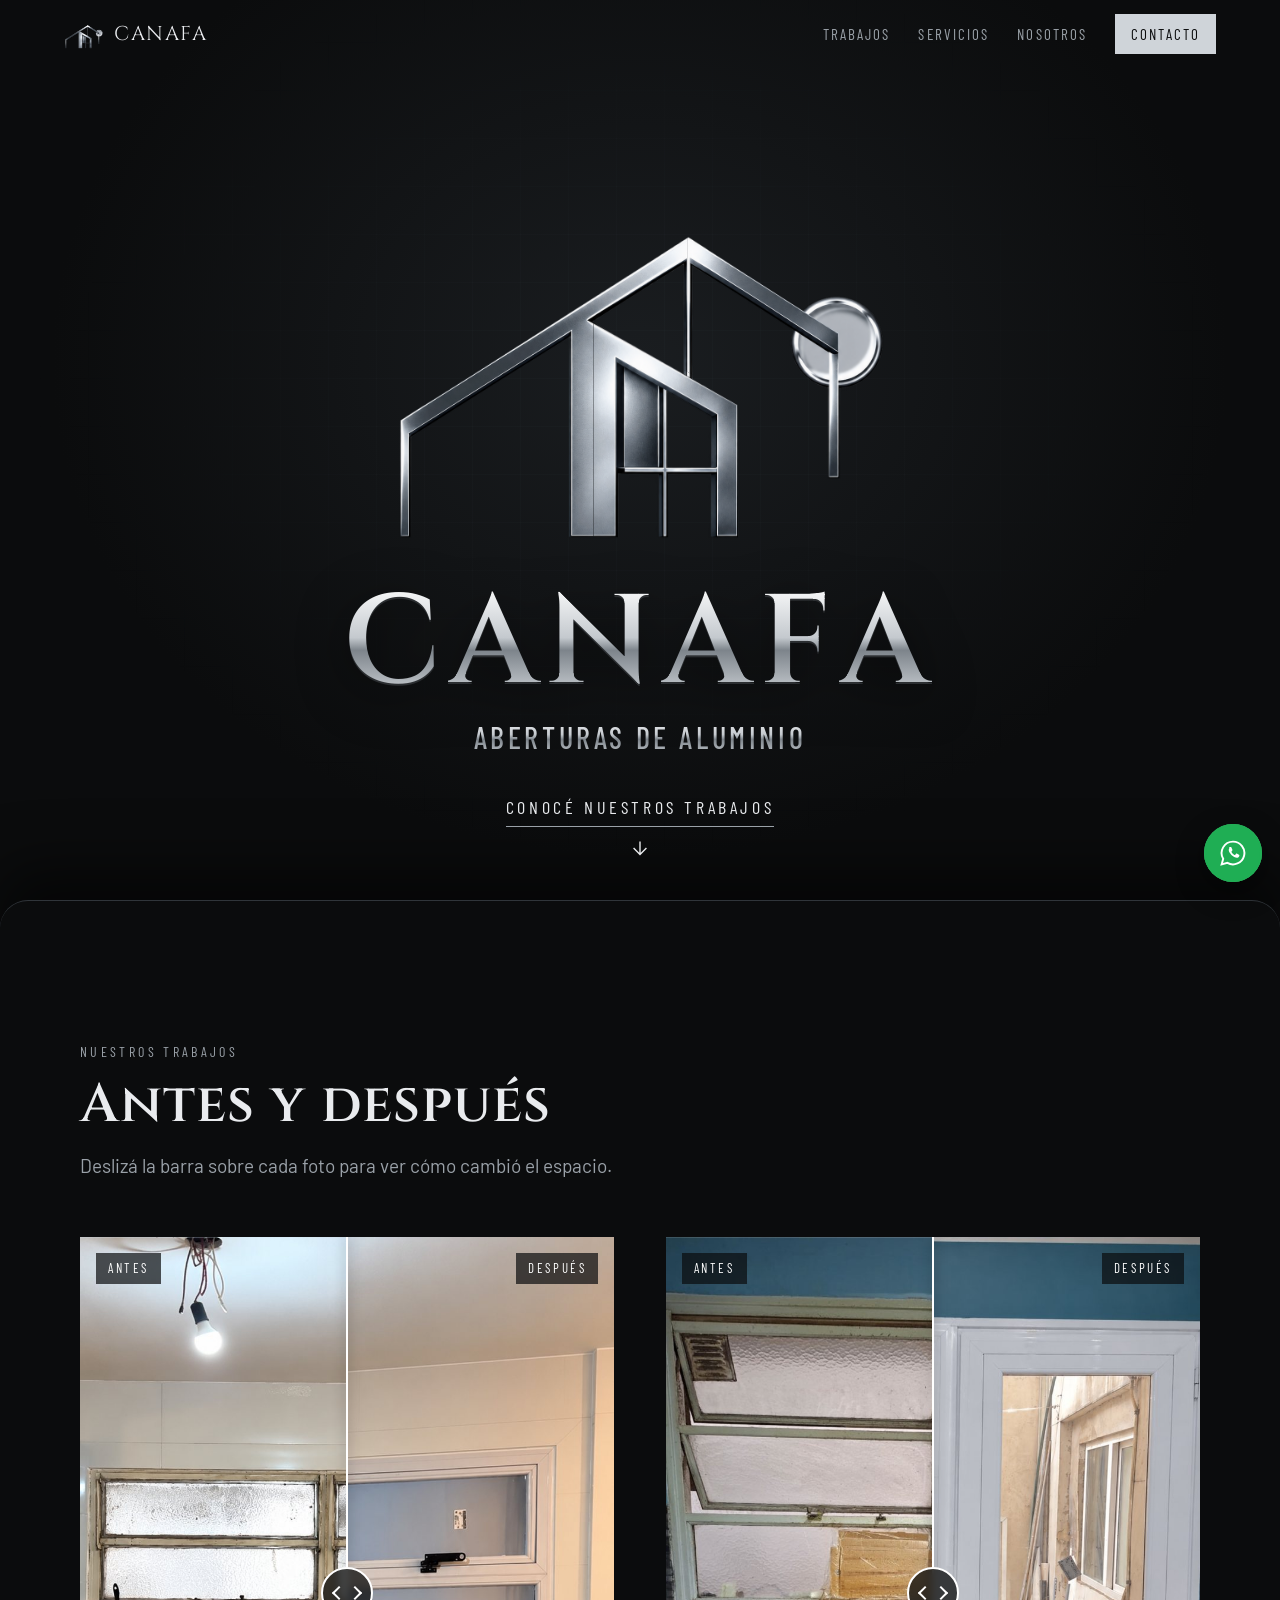
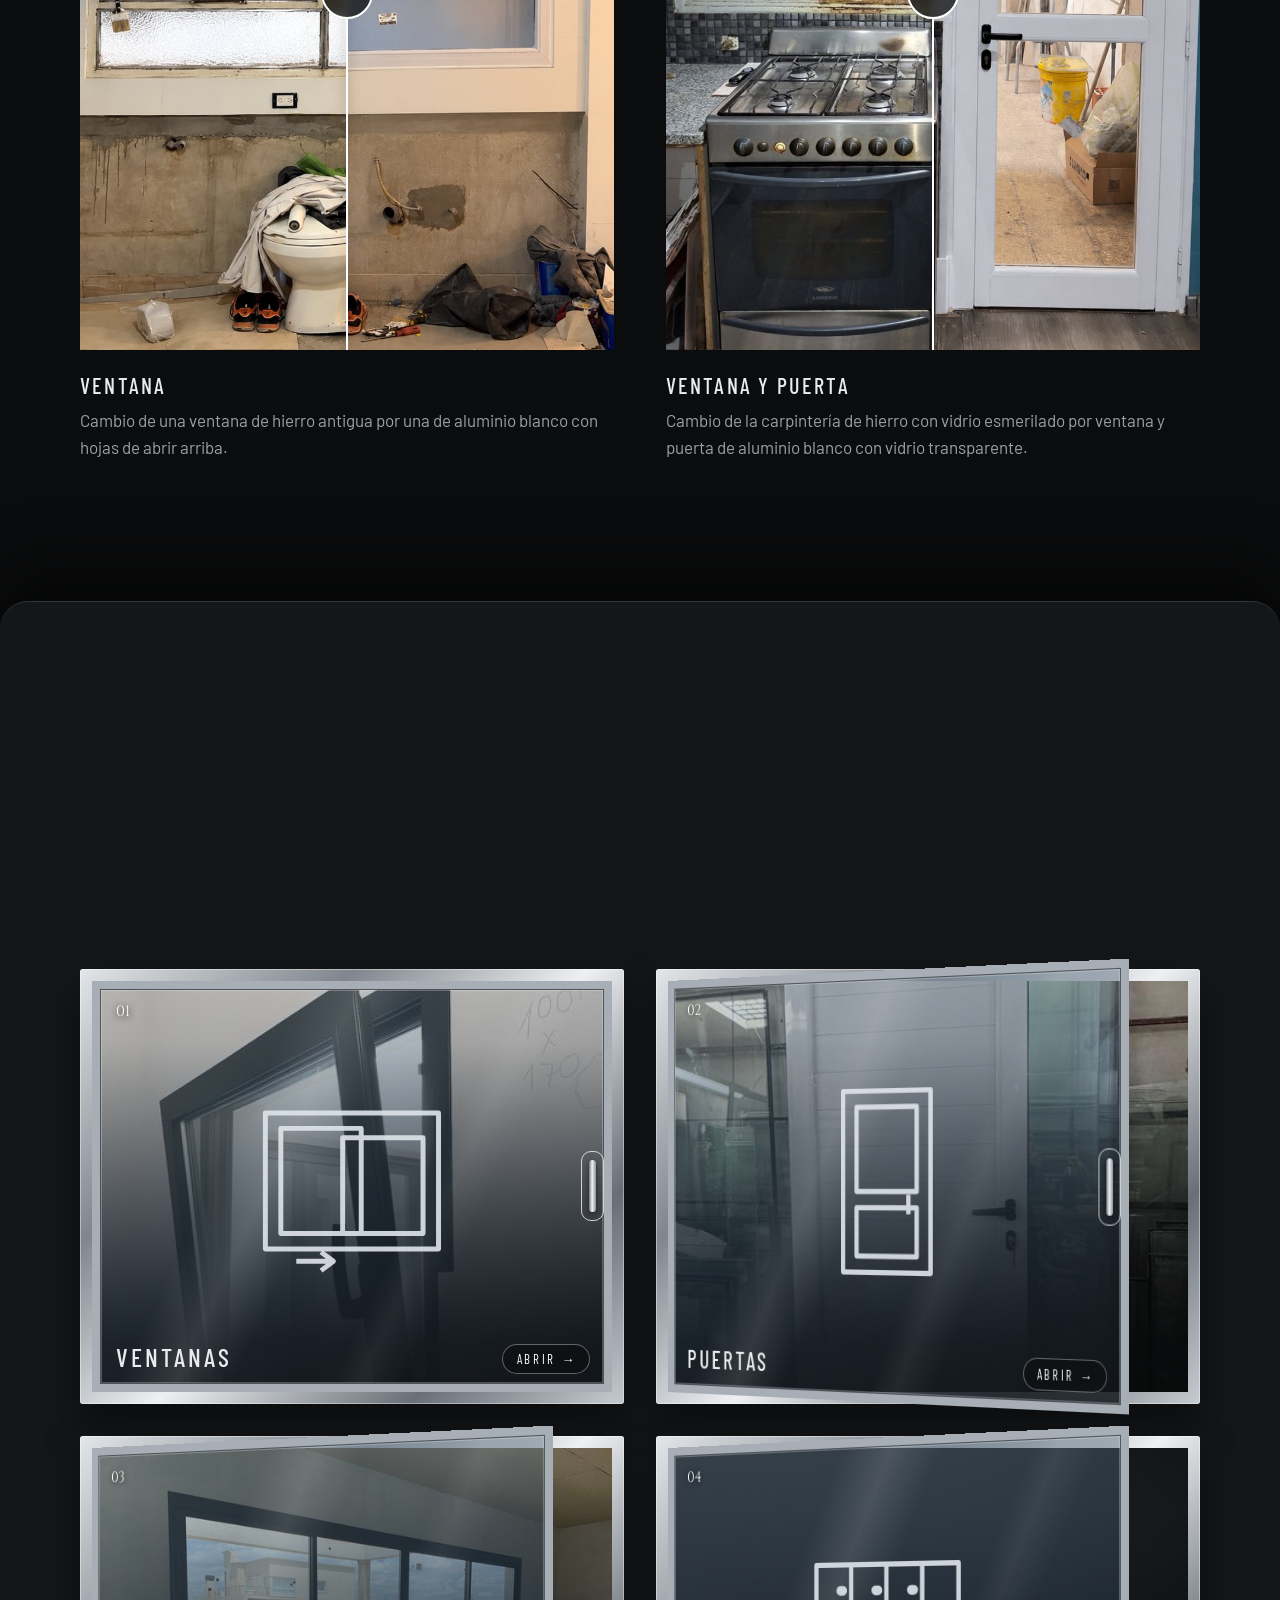
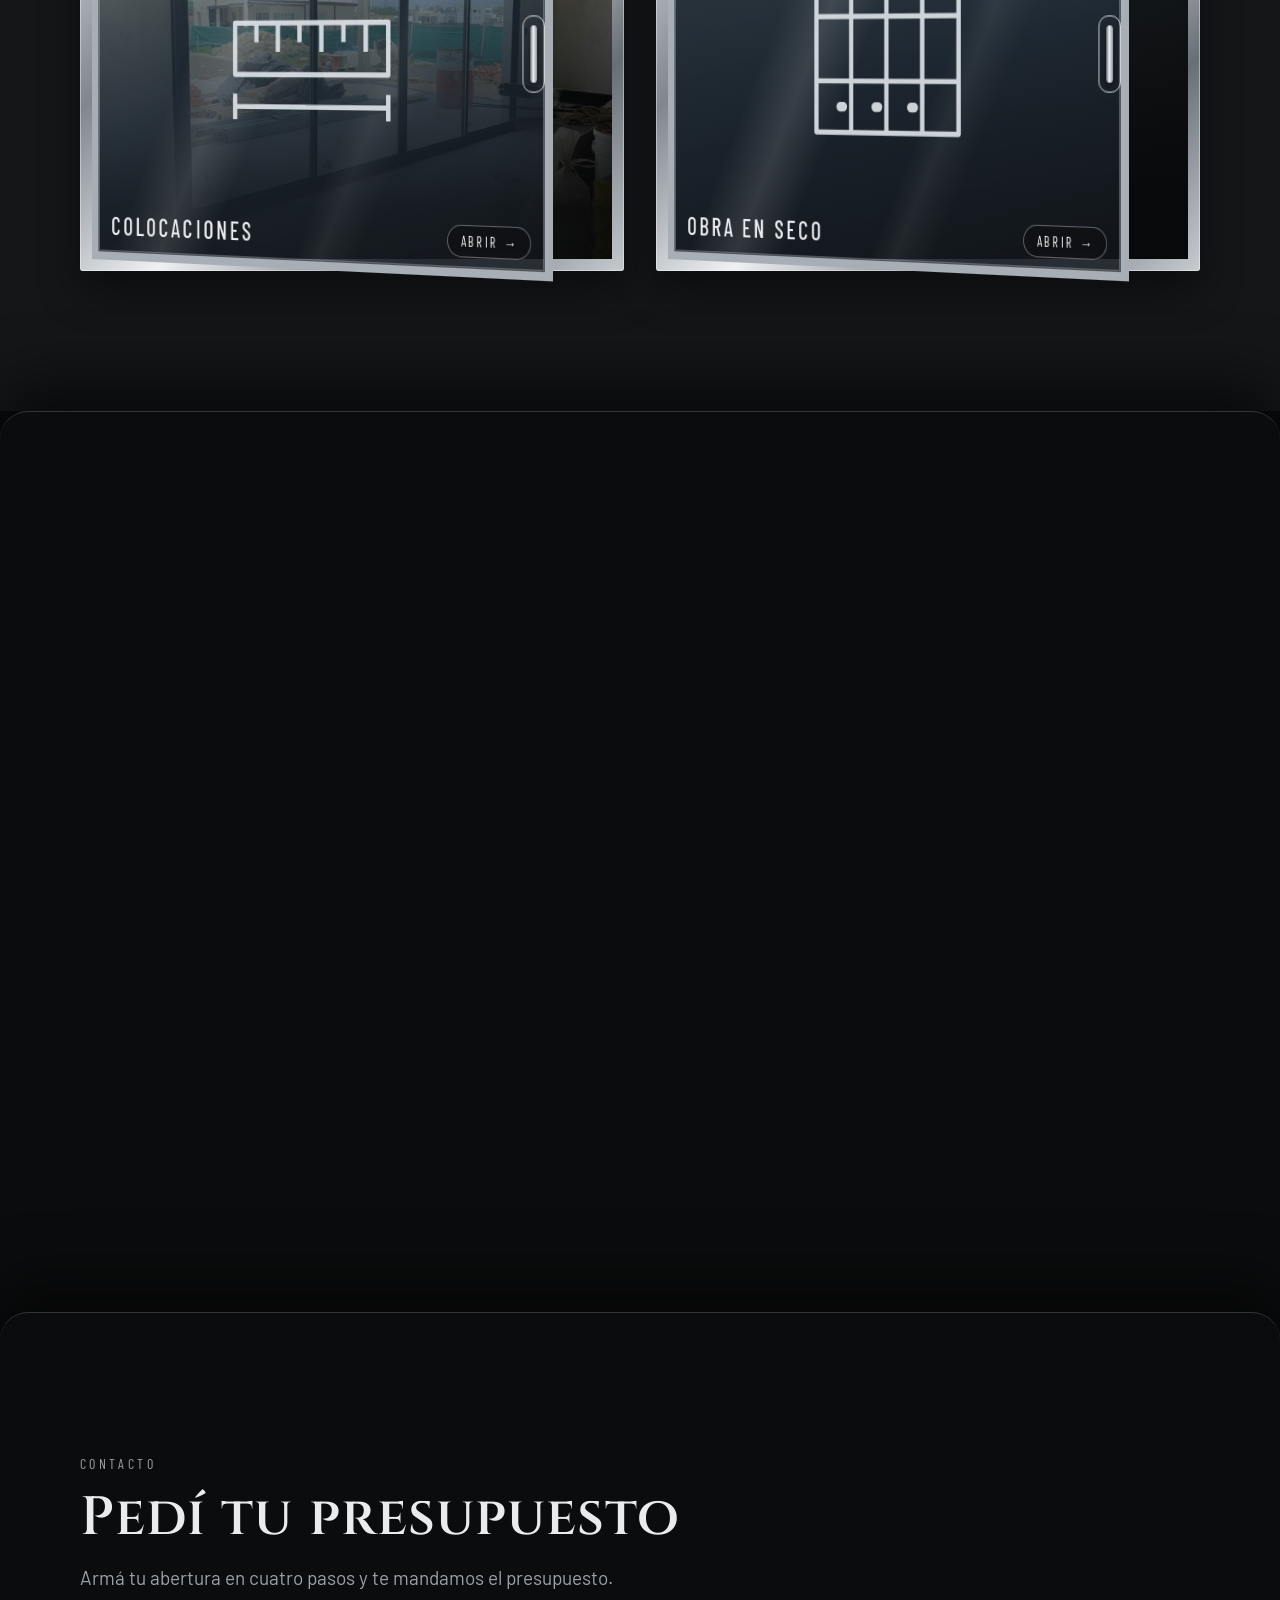
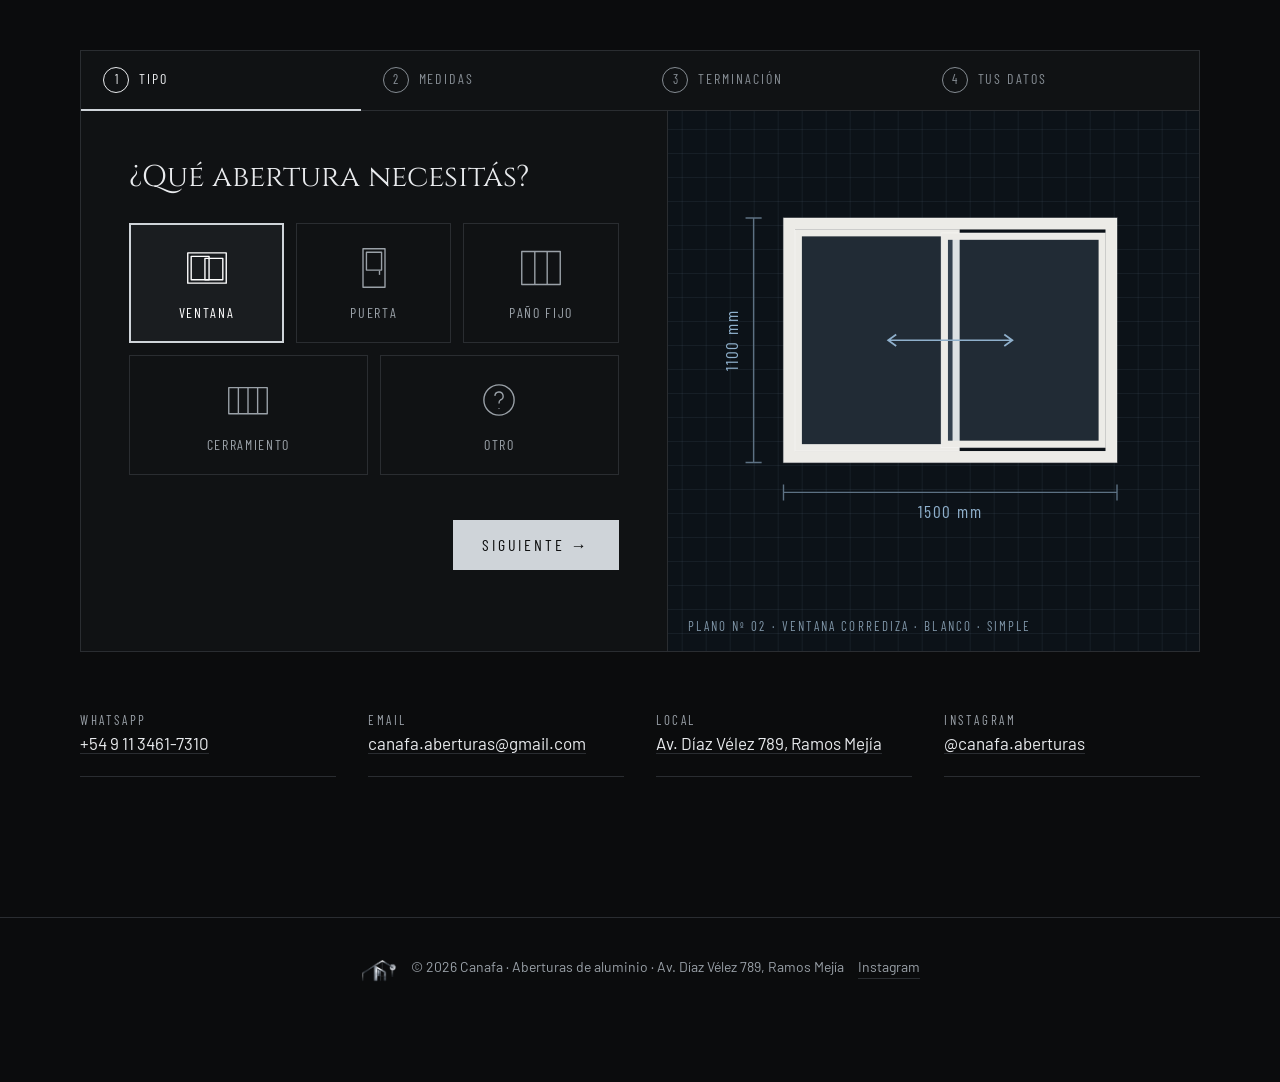
==== commit bd7d496b: "Datos de contacto reales, sin mamparas y ajustes de responsive - Contacto: email, local en Av. Díaz " ====
--- a/index.html
+++ b/index.html
@@ -6,7 +6,7 @@
   <meta name="theme-color" content="#0b0c0d">
   <meta name="color-scheme" content="dark">
   <title>Canafa · Aberturas de Aluminio</title>
-  <meta name="description" content="Canafa fabrica e instala aberturas de aluminio a medida: ventanas, puertas, paños fijos, cerramientos y mamparas.">
+  <meta name="description" content="Canafa fabrica y coloca aberturas de aluminio a medida en Ramos Mejía: ventanas, puertas, paños fijos y cerramientos, en blanco y negro.">
   <link rel="icon" href="img/logo.png">
   <link rel="preconnect" href="https://fonts.googleapis.com">
   <link rel="preconnect" href="https://fonts.gstatic.com" crossorigin>
@@ -269,7 +269,6 @@
               <label class="type"><input type="radio" name="tipo" value="puerta"><span><svg viewBox="0 0 64 64"><rect x="16" y="4" width="32" height="56"/><rect x="21" y="9" width="22" height="26"/><path d="M40 36v6"/></svg>Puerta</span></label>
               <label class="type"><input type="radio" name="tipo" value="pano"><span><svg viewBox="0 0 64 64"><rect x="4" y="8" width="56" height="48"/><path d="M23 8v48M41 8v48"/></svg>Paño fijo</span></label>
               <label class="type"><input type="radio" name="tipo" value="cerramiento"><span><svg viewBox="0 0 64 64"><rect x="4" y="14" width="56" height="38"/><path d="M18 14v38M32 14v38M46 14v38"/></svg>Cerramiento</span></label>
-              <label class="type"><input type="radio" name="tipo" value="mampara"><span><svg viewBox="0 0 64 64"><rect x="12" y="10" width="40" height="50"/><path d="M32 10v50"/></svg>Mampara</span></label>
               <label class="type"><input type="radio" name="tipo" value="otro"><span><svg viewBox="0 0 64 64"><circle cx="32" cy="32" r="22"/><path d="M26 26a6 6 0 1 1 8 6c-2 1-2 3-2 5M32 44v1"/></svg>Otro</span></label>
             </div>
           </fieldset>
@@ -340,15 +339,16 @@
 
     <ul class="contact__info">
       <li><span>WhatsApp</span><a href="https://wa.me/5491134617310?text=Hola%20Canafa%2C%20quiero%20hacer%20una%20consulta." target="_blank" rel="noopener">+54 9 11 3461-7310</a></li>
-      <li><span>Email</span><a href="mailto:info@canafa.com.ar">info@canafa.com.ar</a></li>
-      <li><span>Taller</span>Dirección del taller, Ciudad</li>
-      <li><span>Horario</span>Lun a vie 8 a 17 h · Sáb 8 a 12 h</li>
+      <li><span>Email</span><a href="mailto:canafa.aberturas@gmail.com">canafa.aberturas@gmail.com</a></li>
+      <li><span>Local</span><a href="https://www.google.com/maps/search/?api=1&query=Avenida+D%C3%ADaz+V%C3%A9lez+789%2C+Ramos+Mej%C3%ADa" target="_blank" rel="noopener">Av. Díaz Vélez 789, Ramos Mejía</a></li>
+      <li><span>Instagram</span><a href="https://www.instagram.com/canafa.aberturas/" target="_blank" rel="noopener">@canafa.aberturas</a></li>
     </ul>
   </section>
 
   <footer class="footer">
     <img src="img/logo.png" alt="" width="36" height="36">
-    <p>© <span id="year"></span> Canafa · Aberturas de aluminio</p>
+    <p>© <span id="year"></span> Canafa · Aberturas de aluminio · Av. Díaz Vélez 789, Ramos Mejía</p>
+    <a class="footer__ig" href="https://www.instagram.com/canafa.aberturas/" target="_blank" rel="noopener">Instagram</a>
   </footer>
 
   <!-- botón flotante de WhatsApp, visible en toda la web -->
--- a/styles.css
+++ b/styles.css
@@ -219,7 +219,7 @@
 .visually-hidden { position: absolute; width: 1px; height: 1px; overflow: hidden; clip: rect(0 0 0 0); white-space: nowrap; }
 
 /* ---------- SECCIONES ---------- */
-.section { padding: clamp(80px, 12vw, 140px) var(--gutter); }
+.section { padding: clamp(80px, 12vw, 140px) max(var(--gutter), calc(50% - 560px)); }
 .section__head { max-width: 680px; margin-bottom: 56px; }
 .eyebrow {
   font-family: var(--cond); text-transform: uppercase; letter-spacing: .24em; font-size: 14px;
@@ -231,7 +231,7 @@
 .reveal.is-in { opacity: 1; transform: none; }
 
 /* ---------- ANTES / DESPUÉS ---------- */
-.works__grid { display: grid; gap: clamp(28px, 4vw, 56px); grid-template-columns: repeat(2, 1fr); max-width: 1100px; margin: 0 auto; }
+.works__grid { display: grid; gap: clamp(28px, 4vw, 56px); grid-template-columns: repeat(2, 1fr); }
 @media (max-width: 680px) { .works__grid { grid-template-columns: 1fr; } }
 .work { margin: 0; }
 .ba {
@@ -280,7 +280,7 @@
 /* ---------- SERVICIOS: ventanas que se abren ---------- */
 .services { background: var(--bg-2); }
 .sashes {
-  list-style: none; margin: 0 auto; padding: 0; max-width: 1040px;
+  list-style: none; margin: 0; padding: 0;
   display: grid; grid-template-columns: repeat(2, 1fr); gap: clamp(18px, 2.5vw, 32px);
 }
 @media (max-width: 560px) { .sashes { grid-template-columns: 1fr; } }
@@ -350,7 +350,7 @@
   box-shadow: inset 0 0 0 8px #a7aeb5, inset 0 0 0 9px #4c5258, inset 0 0 0 10px rgba(255,255,255,.25);
   display: grid; grid-template-rows: auto 1fr auto; padding: 20px 24px;
 }
-.sash__num { font-family: var(--serif); font-size: 15px; color: #c9d3dc; }
+.sash__num { font-family: var(--serif); font-size: 15px; color: #fff; text-shadow: 0 1px 6px rgba(0,0,0,.9); }
 .sash__icon { width: auto; height: 62%; justify-self: center; align-self: center; fill: none; stroke: #dfe5ea; stroke-width: 1.6; stroke-linejoin: round; opacity: .9; }
 .sash__title { font-family: var(--cond); font-weight: 500; text-transform: uppercase; letter-spacing: .12em; font-size: clamp(20px, 2vw, 26px); }
 .sash__handle {
@@ -388,6 +388,7 @@
 .about { display: grid; grid-template-columns: 1fr 1.2fr; gap: clamp(40px, 7vw, 100px); align-items: center; }
 @media (max-width: 820px) { .about { grid-template-columns: 1fr; } }
 .about__photo { margin: 0; }
+@media (max-width: 820px) { .about__photo { max-width: 460px; } }
 .frame {
   aspect-ratio: 4 / 5; padding: 14px; position: relative;
   background: linear-gradient(135deg, #e3e6e9 0%, #7f868d 28%, #eef0f2 52%, #686f76 78%, #c7ccd1 100%);
@@ -444,8 +445,14 @@
 
 .config input[type="radio"], .config input[type="checkbox"] { position: absolute; opacity: 0; width: 1px; height: 1px; }
 
-.types { display: grid; grid-template-columns: repeat(3, 1fr); gap: 12px; }
-@media (max-width: 480px) { .types { grid-template-columns: repeat(2, 1fr); } }
+.types { display: grid; grid-template-columns: repeat(6, 1fr); gap: 12px; }
+.type { grid-column: span 2; }
+.type:nth-child(n+4) { grid-column: span 3; }
+@media (max-width: 480px) {
+  .types { grid-template-columns: repeat(2, 1fr); }
+  .type, .type:nth-child(n+4) { grid-column: auto; }
+  .type:last-child { grid-column: 1 / -1; }
+}
 .type span {
   display: grid; justify-items: center; gap: 12px; padding: 22px 8px 18px; cursor: pointer;
   border: 1px solid var(--line); color: var(--muted); transition: border-color .2s, color .2s, background .2s, transform .2s;
@@ -522,7 +529,10 @@
 .pv-glass { fill: rgba(143,176,204,.16); stroke: rgba(143,176,204,.35); stroke-width: 1; }
 .pv-arrow { stroke: #8fb0cc; stroke-width: 1.5; fill: none; }
 
-.contact__info { list-style: none; margin: 40px 0 0; padding: 0; display: grid; grid-template-columns: repeat(auto-fit, minmax(200px, 1fr)); gap: 0 32px; }
+.contact__info { list-style: none; margin: 40px 0 0; padding: 0; display: grid; grid-template-columns: repeat(4, 1fr); gap: 0 32px; }
+@media (max-width: 1000px) { .contact__info { grid-template-columns: repeat(2, 1fr); } }
+@media (max-width: 560px) { .contact__info { grid-template-columns: 1fr; } }
+.contact__info a { overflow-wrap: anywhere; }
 .contact__info li { padding: 18px 0; border-bottom: 1px solid var(--line); }
 .contact__info span { display: block; font-family: var(--cond); text-transform: uppercase; letter-spacing: .2em; font-size: 13px; color: var(--muted); }
 .contact__info a { text-decoration: none; border-bottom: 1px solid var(--line); }
@@ -533,7 +543,10 @@
   display: flex; align-items: center; gap: 14px; justify-content: center;
   padding: 32px var(--gutter); border-top: 1px solid var(--line); color: var(--muted); font-size: 14px;
 }
+.footer { flex-wrap: wrap; text-align: center; }
 .footer p { margin: 0; }
+.footer__ig { color: var(--muted); text-decoration: none; border-bottom: 1px solid var(--line); }
+.footer__ig:hover { color: var(--text); border-color: var(--text); }
 
 /* ---------- GALERÍA DE UN SERVICIO (servicio.html) ---------- */
 .g-hero {
@@ -543,7 +556,7 @@
   border-bottom: 1px solid var(--line);
 }
 .g-hero__grid { opacity: .5; -webkit-mask-image: radial-gradient(ellipse at 30% 40%, #000 25%, transparent 75%); mask-image: radial-gradient(ellipse at 30% 40%, #000 25%, transparent 75%); }
-.g-hero__inner { position: relative; max-width: 760px; }
+.g-hero__inner { position: relative; }
 .g-back {
   display: inline-block; margin-bottom: 28px; text-decoration: none; color: var(--muted);
   font-family: var(--cond); text-transform: uppercase; letter-spacing: .16em; font-size: 14px;
@@ -551,7 +564,7 @@
 .g-back:hover { color: var(--text); }
 .g-title {
   font-family: var(--serif); font-weight: 600; line-height: 1; letter-spacing: .03em;
-  font-size: clamp(48px, 9vw, 112px);
+  font-size: clamp(30px, 8.4vw, 112px); overflow-wrap: anywhere;
   background: var(--steel); -webkit-background-clip: text; background-clip: text; color: transparent;
   filter: drop-shadow(0 2px 0 #2b2e31) drop-shadow(0 10px 24px rgba(0,0,0,.6));
   animation: rise .8s cubic-bezier(.2,.8,.2,1) both;
